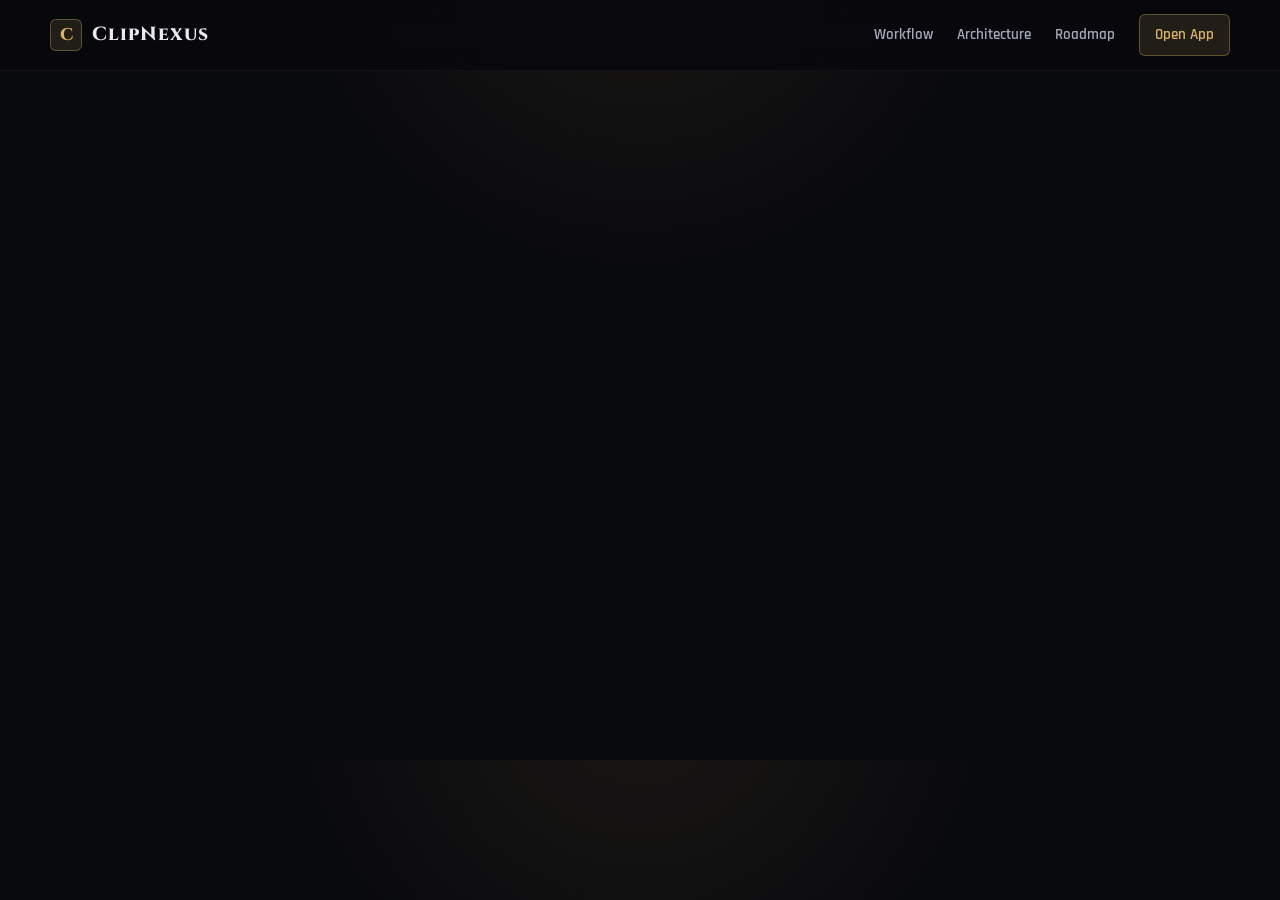
==== Landing.html @ aaabb56d "update Landing.html" ====
<!DOCTYPE html>
<html lang="en">
<head>
  <meta charset="UTF-8">
  <meta
    name="viewport"
    content="width=device-width, initial-scale=1.0"
  >

  <meta
    name="description"
    content="ClipNexus — modular, provider-agnostic VOD transcript analysis and clip intelligence."
  >

  <title>ClipNexus — VOD Intelligence</title>

  <!-- Google Fonts -->
  <link rel="preconnect" href="https://fonts.googleapis.com">
  <link rel="preconnect" href="https://fonts.gstatic.com" crossorigin>

  <link
    href="https://fonts.googleapis.com/css2?family=Cinzel:wght@600;700;800&family=Rajdhani:wght@400;500;600;700&display=swap"
    rel="stylesheet"
  >

  <style>
    :root {
      --bg: #08090d;
      --bg-soft: #0d0f15;
      --panel: #11141c;
      --panel-hover: #151925;

      --border: #252b38;
      --border-bright: #394152;

      --text: #e8eaf0;
      --text-soft: #a5aab7;
      --text-muted: #6e7482;

      --accent: #d8b46a;
      --accent-soft: rgba(216, 180, 106, 0.12);
      --accent-border: rgba(216, 180, 106, 0.35);

      --success: #73c991;
      --danger: #d97979;

      --max-width: 1180px;

      --radius: 10px;
    }

    * {
      box-sizing: border-box;
    }

    html {
      scroll-behavior: smooth;
    }

    body {
      margin: 0;
      background:
        radial-gradient(
          circle at 50% -10%,
          rgba(216, 180, 106, 0.09),
          transparent 35%
        ),
        var(--bg);

      color: var(--text);

      font-family: "Rajdhani", sans-serif;
      font-size: 17px;
      line-height: 1.55;

      overflow-x: hidden;
    }

    a {
      color: inherit;
      text-decoration: none;
    }

    button {
      font: inherit;
    }

    .container {
      width: min(
        calc(100% - 40px),
        var(--max-width)
      );

      margin: 0 auto;
    }

    /* =========================
       NAVIGATION
       ========================= */

    .nav {
      position: fixed;
      top: 0;
      left: 0;
      right: 0;

      z-index: 1000;

      background: rgba(8, 9, 13, 0.88);
      backdrop-filter: blur(12px);

      border-bottom: 1px solid rgba(255,255,255,0.04);
    }

    .nav-inner {
      min-height: 70px;

      display: flex;
      align-items: center;
      justify-content: space-between;
      gap: 20px;
    }

    .brand {
      display: flex;
      align-items: center;
      gap: 10px;
    }

    .brand-mark {
      width: 32px;
      height: 32px;

      display: grid;
      place-items: center;

      border: 1px solid var(--accent-border);
      background: var(--accent-soft);

      color: var(--accent);

      font-family: "Cinzel", serif;
      font-weight: 800;

      border-radius: 6px;
    }

    .brand-name {
      font-family: "Cinzel", serif;
      font-size: 19px;
      font-weight: 800;
      letter-spacing: 1px;
    }

    .nav-links {
      display: flex;
      align-items: center;
      gap: 24px;
    }

    .nav-links a {
      color: var(--text-soft);
      font-size: 15px;
      font-weight: 600;
      transition: color 0.2s ease;
    }

    .nav-links a:hover {
      color: var(--accent);
    }

    .nav-cta {
      padding: 8px 15px;

      border: 1px solid var(--accent-border);
      border-radius: 6px;

      color: var(--accent) !important;

      background: var(--accent-soft);
    }

    .menu-button {
      display: none;

      background: transparent;
      border: 1px solid var(--border);

      color: var(--text);

      padding: 7px 10px;
      border-radius: 6px;

      cursor: pointer;
    }

    /* =========================
       HERO
       ========================= */

    .hero {
      min-height: 760px;

      display: flex;
      align-items: center;

      padding: 140px 0 90px;

      position: relative;
    }

    .hero-grid {
      display: grid;
      grid-template-columns: 1.05fr 0.95fr;

      gap: 70px;

      align-items: center;
    }

    .eyebrow {
      display: inline-flex;
      align-items: center;
      gap: 8px;

      padding: 6px 11px;

      border: 1px solid var(--accent-border);
      border-radius: 999px;

      background: var(--accent-soft);

      color: var(--accent);

      font-size: 13px;
      font-weight: 700;
      letter-spacing: 1px;
      text-transform: uppercase;
    }

    .eyebrow-dot {
      width: 7px;
      height: 7px;

      border-radius: 50%;
      background: var(--success);

      box-shadow: 0 0 10px rgba(115, 201, 145, 0.6);
    }

    h1 {
      margin: 22px 0 20px;

      font-family: "Cinzel", serif;
      font-size: clamp(42px, 6vw, 76px);

      line-height: 1.03;

      letter-spacing: -1px;
    }

    .hero h1 span {
      color: var(--accent);
    }

    .hero-description {
      max-width: 650px;

      color: var(--text-soft);

      font-size: 20px;
      line-height: 1.6;
    }

    .hero-actions {
      display: flex;
      flex-wrap: wrap;
      gap: 12px;

      margin-top: 32px;
    }

    .button {
      display: inline-flex;
      align-items: center;
      justify-content: center;

      min-height: 46px;

      padding: 10px 19px;

      border-radius: 6px;

      border: 1px solid var(--border-bright);

      font-weight: 700;

      cursor: pointer;

      transition:
        transform 0.2s ease,
        border-color 0.2s ease,
        background 0.2s ease;
    }

    .button:hover {
      transform: translateY(-2px);
      border-color: var(--accent-border);
    }

    .button-primary {
      background: var(--accent);
      color: #111;

      border-color: var(--accent);
    }

    .button-secondary {
      background: var(--panel);
      color: var(--text);
    }

    /* =========================
       HERO PIPELINE CARD
       ========================= */

    .pipeline-card {
      position: relative;

      padding: 24px;

      border: 1px solid var(--border);
      border-radius: var(--radius);

      background:
        linear-gradient(
          145deg,
          rgba(255,255,255,0.025),
          rgba(255,255,255,0)
        ),
        var(--panel);

      box-shadow:
        0 25px 70px rgba(0,0,0,0.35);
    }

    .pipeline-header {
      display: flex;
      align-items: center;
      justify-content: space-between;

      padding-bottom: 15px;

      margin-bottom: 18px;

      border-bottom: 1px solid var(--border);
    }

    .pipeline-title {
      font-family: "Cinzel", serif;
      font-size: 14px;
      letter-spacing: 1px;
    }

    .status {
      display: flex;
      align-items: center;
      gap: 6px;

      color: var(--success);

      font-size: 12px;
      font-weight: 700;
      text-transform: uppercase;
    }

    .status-dot {
      width: 6px;
      height: 6px;

      background: var(--success);
      border-radius: 50%;
    }

    .pipeline {
      display: flex;
      flex-direction: column;
      gap: 0;
    }

    .pipeline-node {
      display: grid;
      grid-template-columns: 40px 1fr;

      min-height: 70px;

      position: relative;
    }

    .pipeline-node:not(:last-child)::after {
      content: "";

      position: absolute;

      left: 19px;
      top: 39px;
      bottom: -1px;

      width: 1px;

      background: var(--border-bright);
    }

    .node-icon {
      width: 38px;
      height: 38px;

      display: grid;
      place-items: center;

      border: 1px solid var(--border-bright);
      border-radius: 7px;

      background: var(--bg-soft);

      color: var(--accent);

      font-weight: 700;

      position: relative;
      z-index: 2;
    }

    .node-content {
      padding: 2px 0 20px 14px;
    }

    .node-title {
      font-size: 17px;
      font-weight: 700;
    }

    .node-description {
      color: var(--text-muted);

      font-size: 13px;
    }

    /* =========================
       SECTION BASICS
       ========================= */

    section {
      padding: 100px 0;
    }

    .section-heading {
      max-width: 720px;

      margin-bottom: 48px;
    }

    .section-label {
      color: var(--accent);

      font-size: 13px;
      font-weight: 700;

      letter-spacing: 2px;
      text-transform: uppercase;
    }

    h2 {
      margin: 9px 0 15px;

      font-family: "Cinzel", serif;

      font-size: clamp(30px, 4vw, 48px);
      line-height: 1.15;
    }

    .section-description {
      color: var(--text-soft);

      font-size: 18px;
    }

    /* =========================
       PROBLEM SECTION
       ========================= */

    .problem {
      border-top: 1px solid var(--border);
      border-bottom: 1px solid var(--border);

      background: var(--bg-soft);
    }

    .problem-grid {
      display: grid;

      grid-template-columns:
        repeat(3, 1fr);

      gap: 16px;
    }

    .feature-card {
      padding: 26px;

      border: 1px solid var(--border);
      border-radius: var(--radius);

      background: var(--panel);

      transition:
        transform 0.2s ease,
        border-color 0.2s ease;
    }

    .feature-card:hover {
      transform: translateY(-4px);
      border-color: var(--accent-border);
    }

    .feature-number {
      color: var(--accent);

      font-family: "Cinzel", serif;
      font-size: 13px;
    }

    .feature-card h3 {
      margin: 12px 0 8px;

      font-size: 21px;
    }

    .feature-card p {
      margin: 0;

      color: var(--text-muted);
      font-size: 15px;
    }

    /* =========================
       EVIDENCE
       ========================= */

    .evidence-grid {
      display: grid;

      grid-template-columns:
        1fr 1fr;

      gap: 20px;
    }

    .evidence-panel {
      padding: 28px;

      border: 1px solid var(--border);
      border-radius: var(--radius);

      background: var(--panel);
    }

    .evidence-panel.source {
      border-top: 2px solid var(--success);
    }

    .evidence-panel.derived {
      border-top: 2px solid var(--accent);
    }

    .panel-label {
      margin-bottom: 20px;

      font-size: 13px;
      font-weight: 700;

      letter-spacing: 1.5px;
      text-transform: uppercase;
    }

    .source .panel-label {
      color: var(--success);
    }

    .derived .panel-label {
      color: var(--accent);
    }

    .data-list {
      display: grid;

      gap: 10px;

      margin: 0;
      padding: 0;

      list-style: none;
    }

    .data-list li {
      display: flex;
      align-items: center;
      gap: 10px;

      color: var(--text-soft);

      padding-bottom: 10px;

      border-bottom: 1px solid var(--border);
    }

    .data-list li:last-child {
      padding-bottom: 0;
      border-bottom: 0;
    }

    .data-list li::before {
      content: "›";

      color: var(--accent);
      font-weight: 700;
    }

    /* =========================
       WORKFLOW
       ========================= */

    .workflow {
      background: var(--bg-soft);

      border-top: 1px solid var(--border);
      border-bottom: 1px solid var(--border);
    }

    .workflow-line {
      display: grid;

      grid-template-columns:
        repeat(6, 1fr);

      gap: 8px;
    }

    .workflow-step {
      position: relative;

      padding: 22px 16px;

      border: 1px solid var(--border);
      background: var(--panel);

      min-height: 150px;
    }

    .workflow-step:first-child {
      border-radius: 8px 0 0 8px;
    }

    .workflow-step:last-child {
      border-radius: 0 8px 8px 0;
    }

    .workflow-step-number {
      color: var(--accent);

      font-family: "Cinzel", serif;

      font-size: 12px;
    }

    .workflow-step h3 {
      margin: 10px 0 5px;

      font-size: 18px;
    }

    .workflow-step p {
      margin: 0;

      color: var(--text-muted);

      font-size: 13px;
    }

    /* =========================
       HUMAN CONTROL
       ========================= */

    .control-box {
      padding: 45px;

      border: 1px solid var(--accent-border);
      border-radius: var(--radius);

      background:
        linear-gradient(
          135deg,
          var(--accent-soft),
          transparent 60%
        );
    }

    .control-box h2 {
      max-width: 700px;
    }

    .control-box p {
      max-width: 760px;

      color: var(--text-soft);

      font-size: 18px;
    }

    .principles {
      display: grid;

      grid-template-columns:
        repeat(3, 1fr);

      gap: 14px;

      margin-top: 30px;
    }

    .principle {
      padding: 18px;

      border: 1px solid var(--border);

      background: rgba(0,0,0,0.15);
    }

    .principle strong {
      display: block;

      margin-bottom: 4px;

      color: var(--text);
    }

    .principle span {
      color: var(--text-muted);

      font-size: 14px;
    }

    /* =========================
       ROADMAP
       ========================= */

    .roadmap {
      display: grid;

      gap: 12px;
    }

    .roadmap-item {
      display: grid;

      grid-template-columns:
        120px 1fr auto;

      gap: 20px;

      align-items: center;

      padding: 20px;

      border: 1px solid var(--border);
      background: var(--panel);
    }

    .roadmap-stage {
      color: var(--accent);

      font-family: "Cinzel", serif;

      font-size: 13px;
      font-weight: 700;
    }

    .roadmap-content strong {
      display: block;

      font-size: 18px;
    }

    .roadmap-content span {
      color: var(--text-muted);

      font-size: 14px;
    }

    .roadmap-status {
      padding: 4px 9px;

      border: 1px solid var(--border);

      border-radius: 999px;

      color: var(--text-muted);

      font-size: 11px;
      font-weight: 700;

      text-transform: uppercase;
    }

    .roadmap-item.complete .roadmap-status {
      color: var(--success);
      border-color: rgba(115,201,145,0.25);
    }

    .roadmap-item.current {
      border-color: var(--accent-border);
    }

    .roadmap-item.current .roadmap-status {
      color: var(--accent);
      border-color: var(--accent-border);
      background: var(--accent-soft);
    }

    /* =========================
       CTA
       ========================= */

    .final-cta {
      text-align: center;

      padding: 110px 0 130px;

      border-top: 1px solid var(--border);

      background:
        radial-gradient(
          circle at 50% 100%,
          rgba(216,180,106,0.08),
          transparent 45%
        );
    }

    .final-cta h2 {
      max-width: 800px;

      margin-left: auto;
      margin-right: auto;
    }

    .final-cta p {
      max-width: 650px;

      margin: 0 auto;

      color: var(--text-soft);

      font-size: 18px;
    }

    .final-actions {
      display: flex;

      justify-content: center;

      gap: 12px;

      margin-top: 30px;

      flex-wrap: wrap;
    }

    /* =========================
       FOOTER
       ========================= */

    footer {
      border-top: 1px solid var(--border);

      padding: 28px 0;

      color: var(--text-muted);

      font-size: 13px;
    }

    .footer-inner {
      display: flex;

      align-items: center;
      justify-content: space-between;

      gap: 20px;
    }

    .footer-brand {
      font-family: "Cinzel", serif;

      color: var(--text-soft);

      letter-spacing: 1px;
    }

    /* =========================
       MOBILE
       ========================= */

    @media (max-width: 900px) {

      .hero-grid {
        grid-template-columns: 1fr;

        gap: 45px;
      }

      .hero {
        min-height: auto;
      }

      .workflow-line {
        grid-template-columns:
          repeat(3, 1fr);
      }

      .workflow-step:first-child,
      .workflow-step:last-child {
        border-radius: 0;
      }

      .problem-grid {
        grid-template-columns: 1fr;
      }

      .principles {
        grid-template-columns: 1fr;
      }

      .roadmap-item {
        grid-template-columns:
          90px 1fr;
      }

      .roadmap-status {
        grid-column: 2;
        width: fit-content;
      }
    }

    @media (max-width: 700px) {

      .container {
        width: min(
          calc(100% - 28px),
          var(--max-width)
        );
      }

      .nav-links {
        display: none;

        position: absolute;

        top: 70px;
        left: 0;
        right: 0;

        padding: 15px;

        background: var(--bg);

        border-bottom: 1px solid var(--border);

        flex-direction: column;
        align-items: stretch;

        gap: 5px;
      }

      .nav-links.open {
        display: flex;
      }

      .nav-links a {
        padding: 12px;
      }

      .menu-button {
        display: block;
      }

      .hero {
        padding-top: 120px;
      }

      .hero-description {
        font-size: 18px;
      }

      section {
        padding: 75px 0;
      }

      .evidence-grid {
        grid-template-columns: 1fr;
      }

      .workflow-line {
        grid-template-columns: 1fr;
      }

      .workflow-step {
        min-height: auto;
      }

      .control-box {
        padding: 28px 22px;
      }

      .roadmap-item {
        grid-template-columns: 1fr;
        gap: 8px;
      }

      .roadmap-status {
        grid-column: auto;
      }

      .footer-inner {
        flex-direction: column;
        align-items: flex-start;
      }
    }

    /* =========================
       SCROLL REVEAL
       ========================= */

    .reveal {
      opacity: 0;

      transform: translateY(18px);

      transition:
        opacity 0.65s ease,
        transform 0.65s ease;
    }

    .reveal.visible {
      opacity: 1;
      transform: translateY(0);
    }

    /* =========================
       REDUCED MOTION
       ========================= */

    @media (prefers-reduced-motion: reduce) {

      html {
        scroll-behavior: auto;
      }

      .reveal {
        opacity: 1;
        transform: none;
        transition: none;
      }

      .button,
      .feature-card {
        transition: none;
      }
    }
  </style>
</head>

<body>

  <!-- =========================
       NAVIGATION
       ========================= -->

  <header class="nav">

    <div class="container nav-inner">

      <a
        href="#top"
        class="brand"
        aria-label="ClipNexus home"
      >
        <div class="brand-mark">C</div>

        <div class="brand-name">
          ClipNexus
        </div>
      </a>

      <nav
        class="nav-links"
        id="navLinks"
        aria-label="Main navigation"
      >
        <a href="#workflow">Workflow</a>
        <a href="#evidence">Architecture</a>
        <a href="#roadmap">Roadmap</a>

        <!-- Change this path when integrating with the app -->
        <a
          href="./index.html"
          class="nav-cta"
        >
          Open App
        </a>
      </nav>

      <button
        class="menu-button"
        id="menuButton"
        type="button"
        aria-label="Open navigation"
        aria-expanded="false"
      >
        ☰
      </button>

    </div>

  </header>


  <main id="top">

    <!-- =========================
         HERO
         ========================= -->

    <section class="hero">

      <div class="container hero-grid">

        <div class="reveal">

          <div class="eyebrow">
            <span class="eyebrow-dot"></span>
            In active development
          </div>

          <h1>
            From VOD<br>
            to <span>Clip Intelligence.</span>
          </h1>

          <p class="hero-description">
            ClipNexus is a modular, provider-agnostic VOD
            analysis platform designed to turn long-form
            video into structured, evidence-backed clip
            candidates.
          </p>

          <div class="hero-actions">

            <a
              href="./index.html"
              class="button button-primary"
            >
              Open ClipNexus
            </a>

            <a
              href="#workflow"
              class="button button-secondary"
            >
              Explore Workflow
            </a>

          </div>

        </div>


        <!
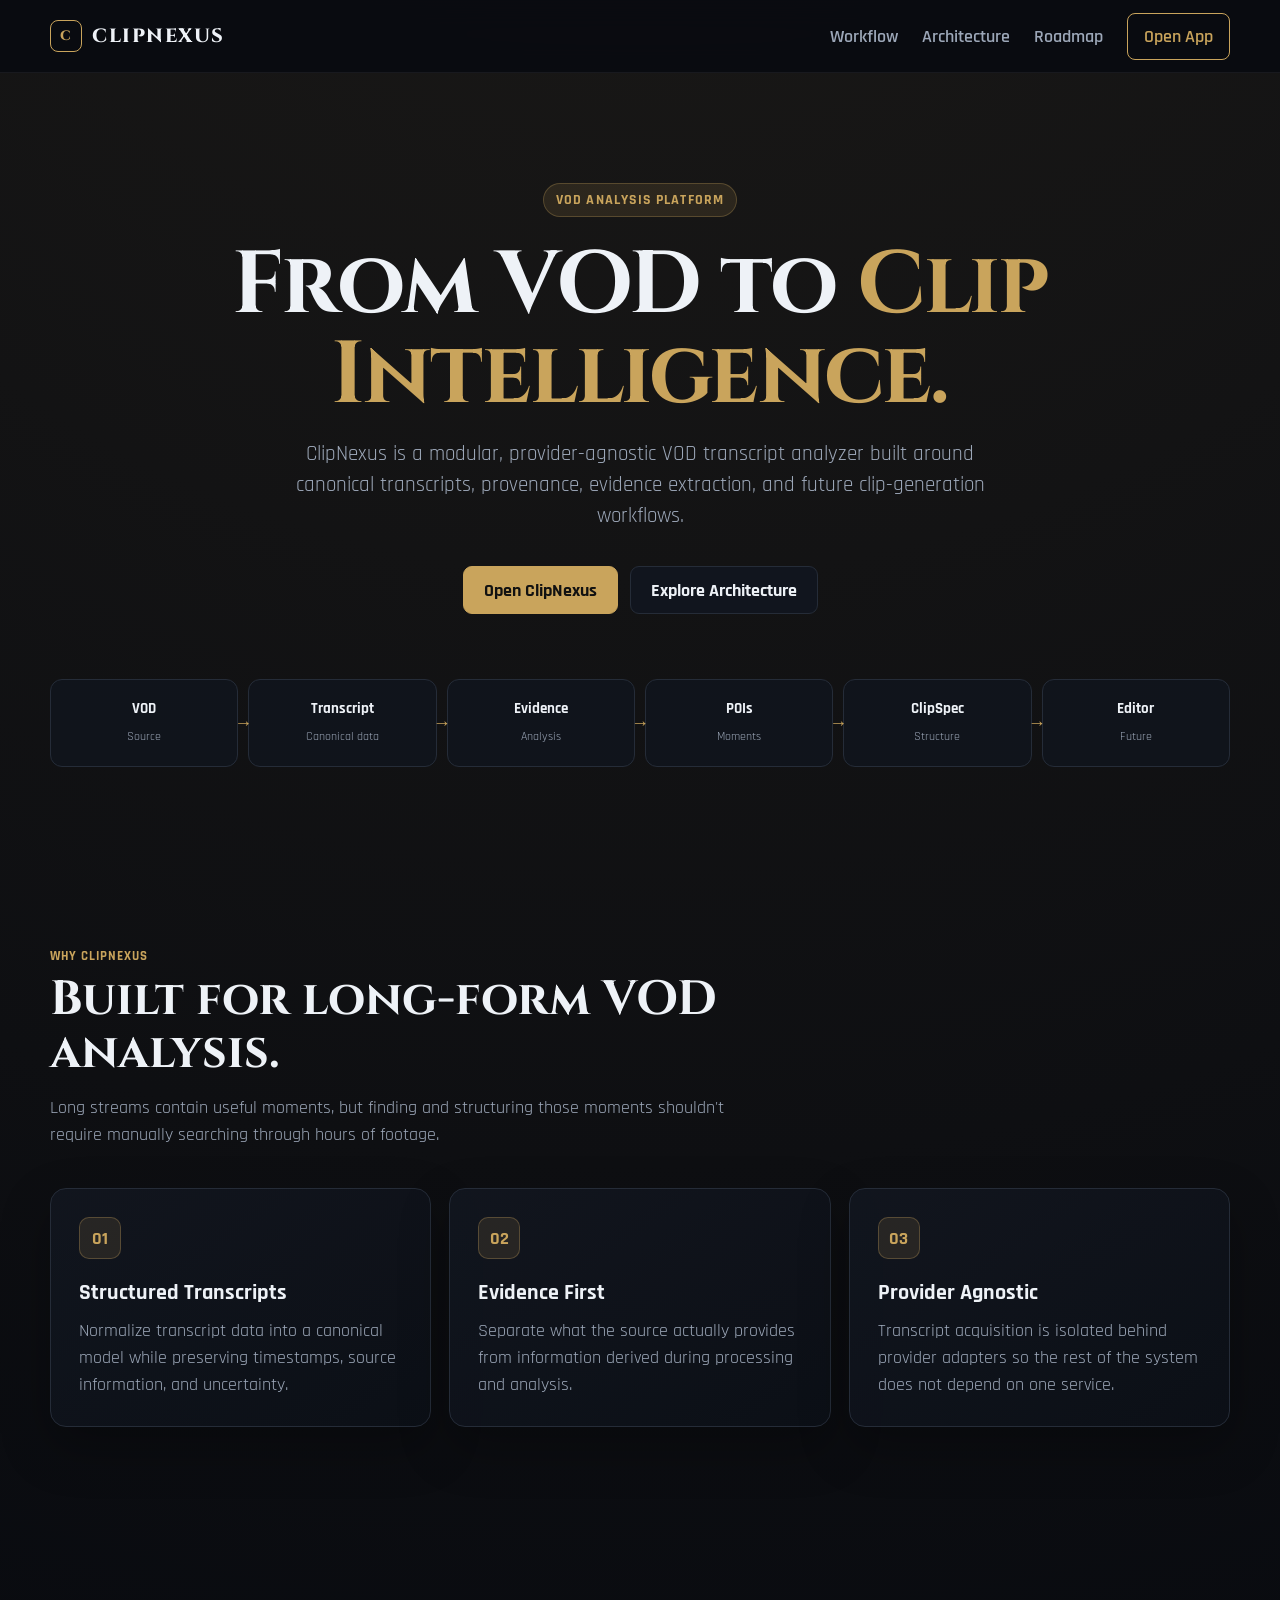
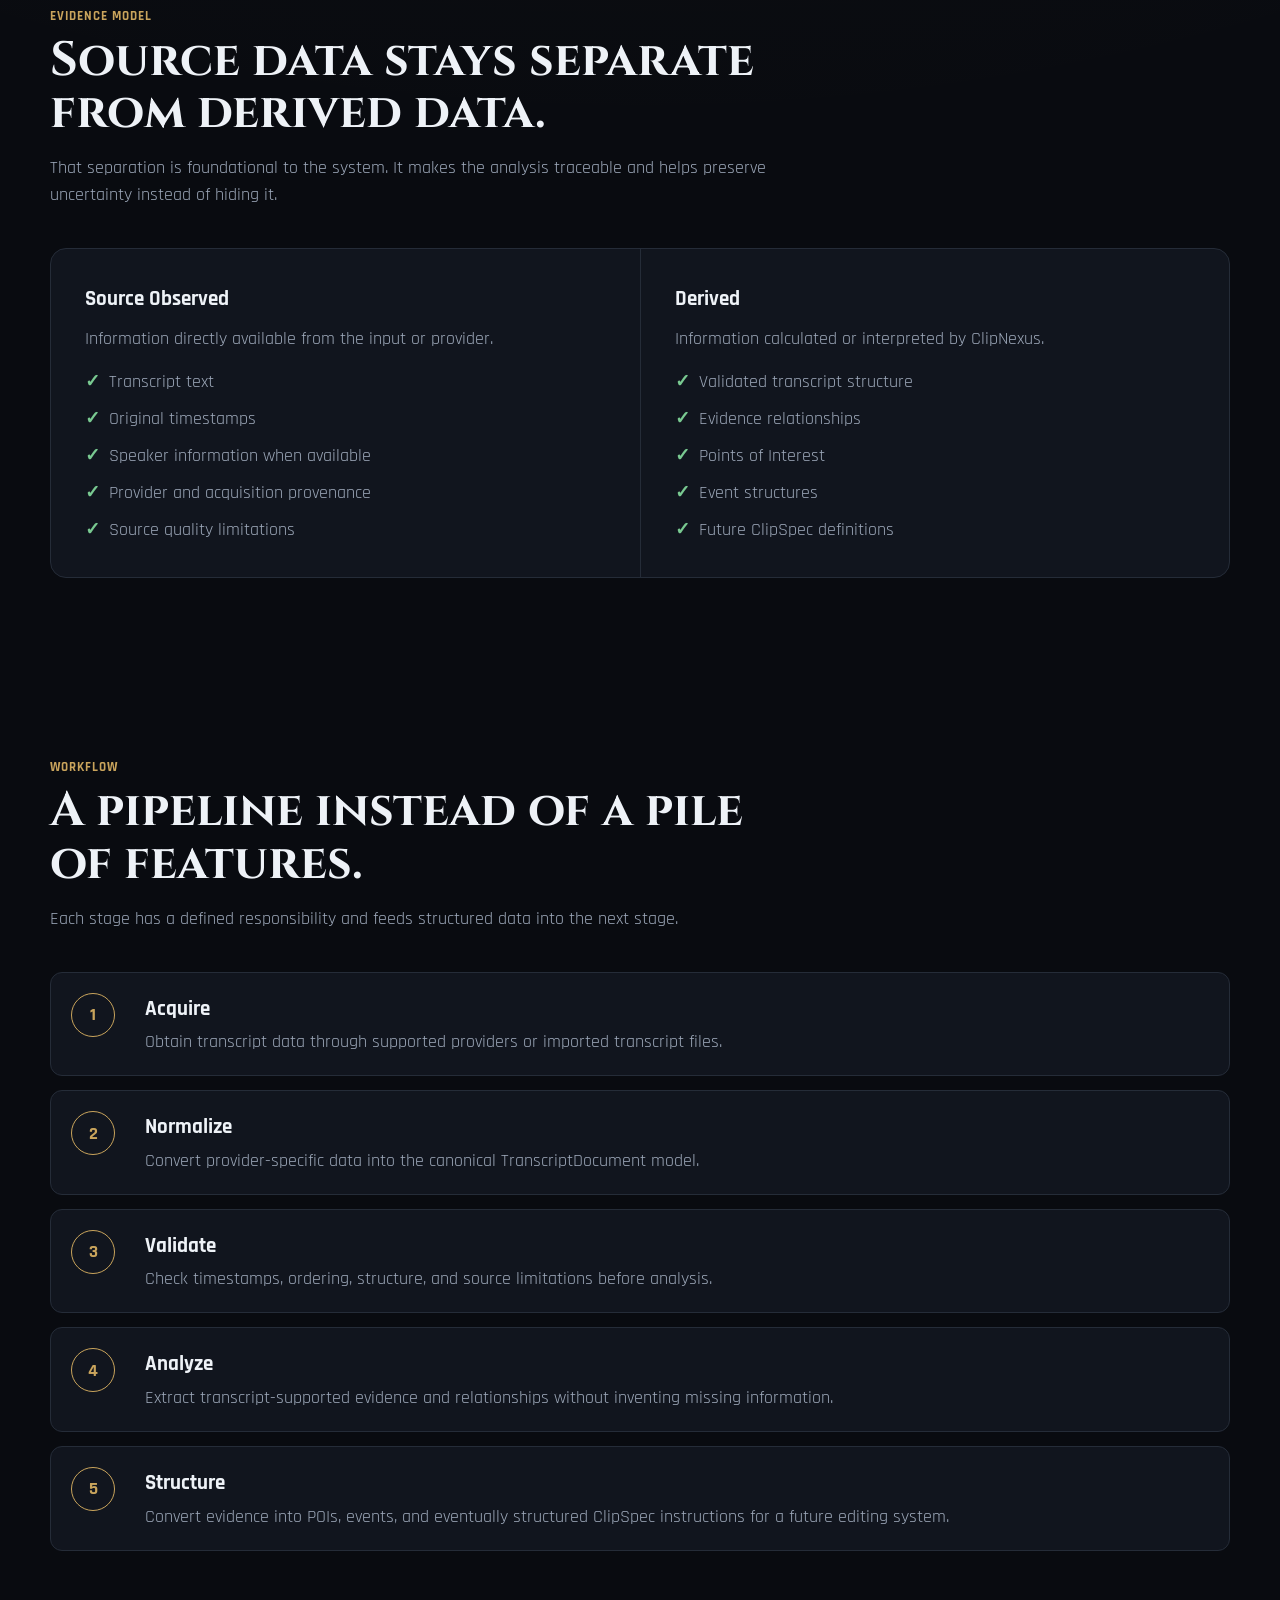
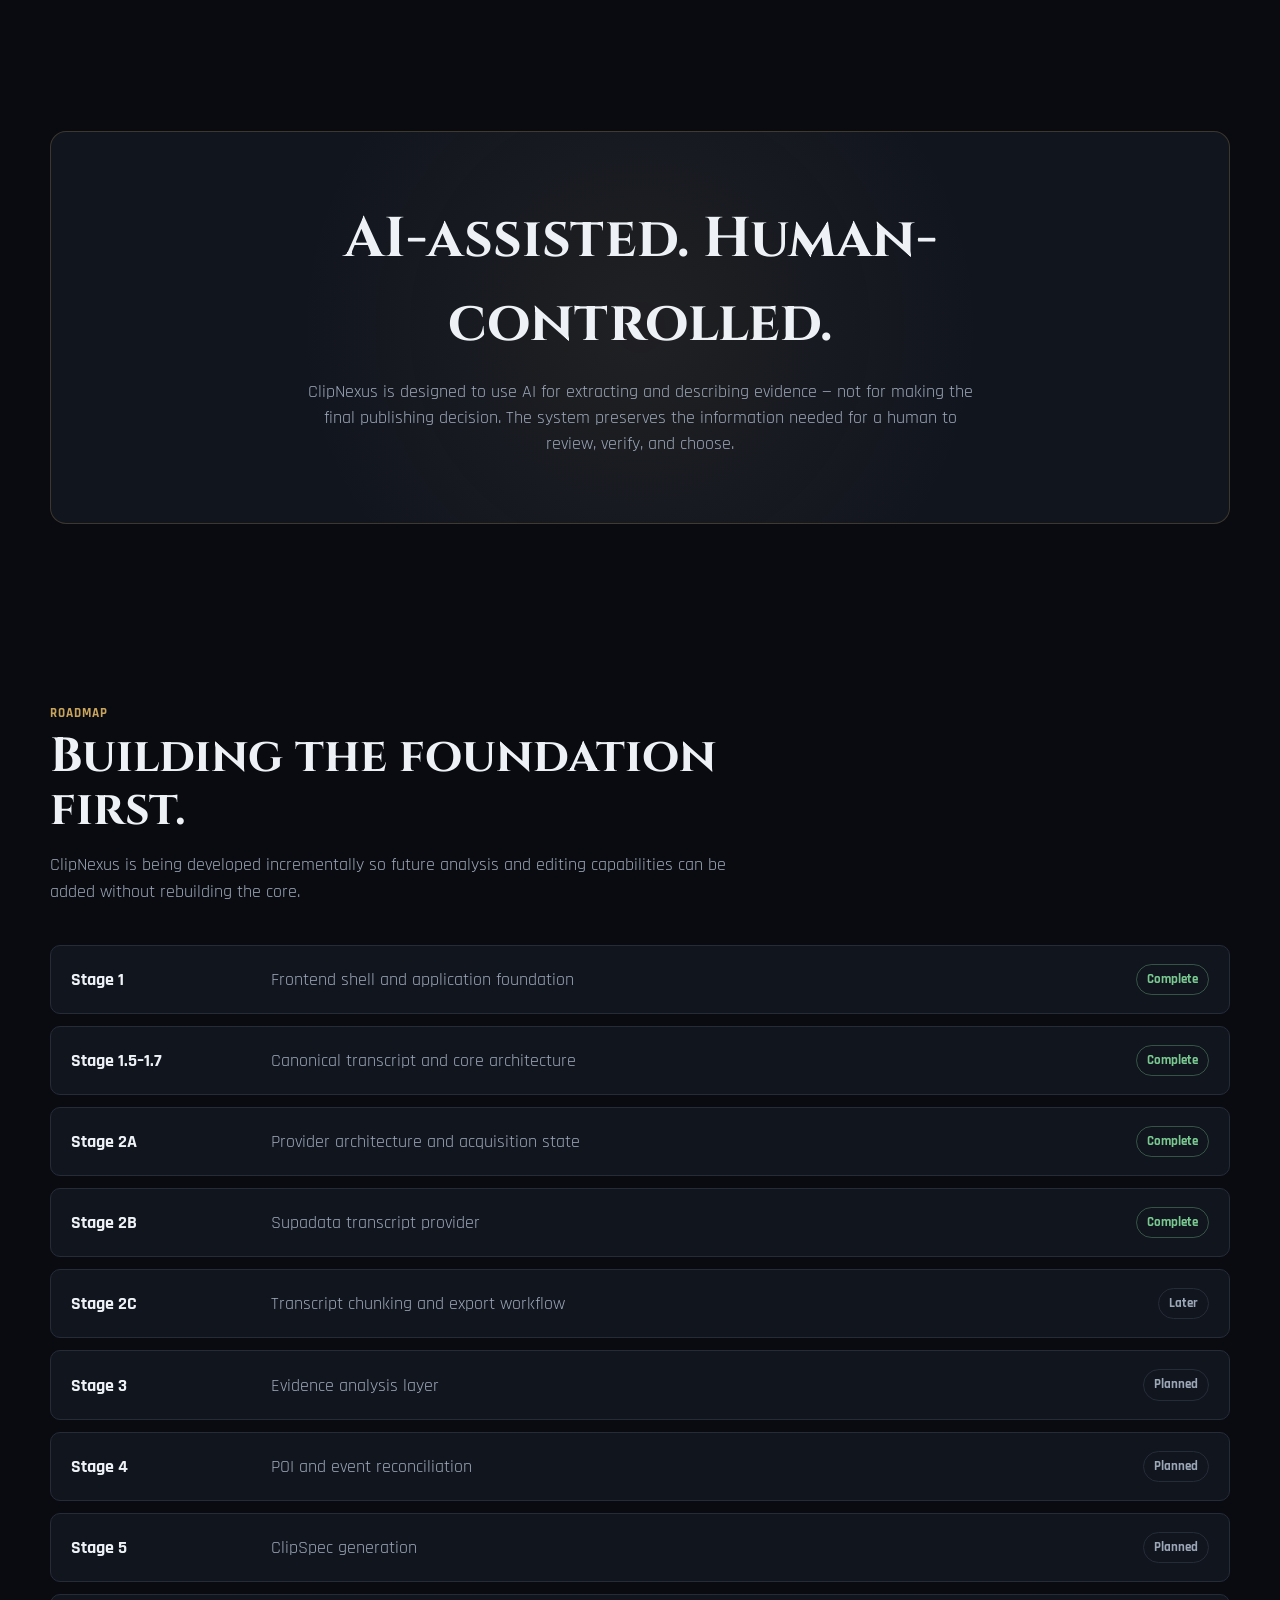
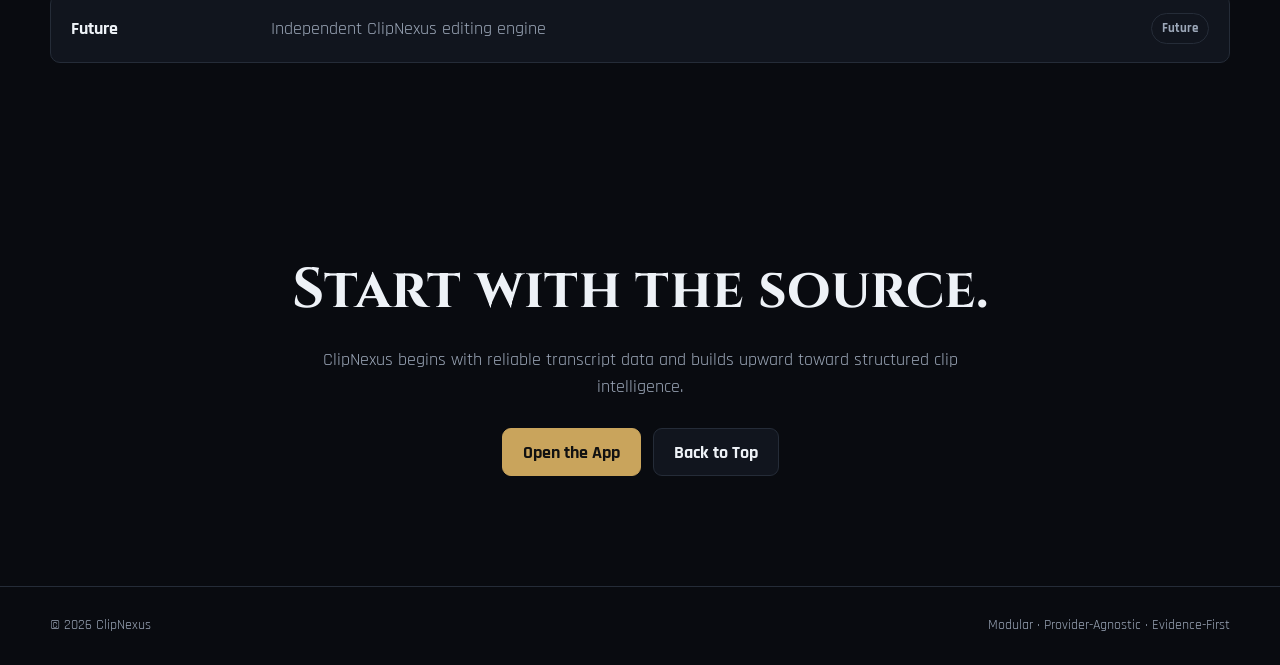
==== commit 80037182: "update Landing.html" ====
--- a/Landing.html
+++ b/Landing.html
@@ -2,55 +2,36 @@
 <html lang="en">
 <head>
   <meta charset="UTF-8">
-  <meta
-    name="viewport"
-    content="width=device-width, initial-scale=1.0"
-  >
-
-  <meta
-    name="description"
-    content="ClipNexus — modular, provider-agnostic VOD transcript analysis and clip intelligence."
-  >
-
-  <title>ClipNexus — VOD Intelligence</title>
-
-  <!-- Google Fonts -->
+  <meta name="viewport" content="width=device-width, initial-scale=1.0">
+  <meta name="description" content="ClipNexus — From VOD to Clip Intelligence. A modular, provider-agnostic VOD transcript analysis platform.">
+  <title>ClipNexus — From VOD to Clip Intelligence</title>
+
   <link rel="preconnect" href="https://fonts.googleapis.com">
   <link rel="preconnect" href="https://fonts.gstatic.com" crossorigin>
-
-  <link
-    href="https://fonts.googleapis.com/css2?family=Cinzel:wght@600;700;800&family=Rajdhani:wght@400;500;600;700&display=swap"
-    rel="stylesheet"
-  >
+  <link href="https://fonts.googleapis.com/css2?family=Cinzel:wght@600;700;800&family=Rajdhani:wght@400;500;600;700&display=swap" rel="stylesheet">
 
   <style>
     :root {
-      --bg: #08090d;
-      --bg-soft: #0d0f15;
-      --panel: #11141c;
-      --panel-hover: #151925;
-
-      --border: #252b38;
-      --border-bright: #394152;
-
-      --text: #e8eaf0;
-      --text-soft: #a5aab7;
-      --text-muted: #6e7482;
-
-      --accent: #d8b46a;
-      --accent-soft: rgba(216, 180, 106, 0.12);
-      --accent-border: rgba(216, 180, 106, 0.35);
-
-      --success: #73c991;
-      --danger: #d97979;
-
-      --max-width: 1180px;
-
-      --radius: 10px;
+      --bg: #090b10;
+      --bg-soft: #0e1118;
+      --card: #11151e;
+      --card-hover: #151a25;
+      --text: #eef2f7;
+      --muted: #9ca7b8;
+      --border: #252c38;
+      --accent: #c9a45c;
+      --accent-soft: rgba(201, 164, 92, 0.12);
+      --success: #79c991;
+      --info: #7ea8d8;
+      --shadow: 0 20px 50px rgba(0, 0, 0, 0.28);
+      --radius: 16px;
+      --max: 1180px;
     }
 
     * {
       box-sizing: border-box;
+      margin: 0;
+      padding: 0;
     }
 
     html {
@@ -58,22 +39,14 @@
     }
 
     body {
-      margin: 0;
+      min-height: 100vh;
       background:
-        radial-gradient(
-          circle at 50% -10%,
-          rgba(216, 180, 106, 0.09),
-          transparent 35%
-        ),
+        radial-gradient(circle at 50% -10%, rgba(201, 164, 92, 0.10), transparent 38%),
         var(--bg);
-
       color: var(--text);
-
       font-family: "Rajdhani", sans-serif;
-      font-size: 17px;
-      line-height: 1.55;
-
-      overflow-x: hidden;
+      font-size: 18px;
+      line-height: 1.5;
     }
 
     a {
@@ -81,40 +54,29 @@
       text-decoration: none;
     }
 
-    button {
-      font: inherit;
+    button,
+    a {
+      -webkit-tap-highlight-color: transparent;
     }
 
     .container {
-      width: min(
-        calc(100% - 40px),
-        var(--max-width)
-      );
-
+      width: min(calc(100% - 32px), var(--max));
       margin: 0 auto;
     }
 
-    /* =========================
-       NAVIGATION
-       ========================= */
+    /* Navigation */
 
     .nav {
-      position: fixed;
+      position: sticky;
       top: 0;
-      left: 0;
-      right: 0;
-
-      z-index: 1000;
-
-      background: rgba(8, 9, 13, 0.88);
-      backdrop-filter: blur(12px);
-
-      border-bottom: 1px solid rgba(255,255,255,0.04);
+      z-index: 100;
+      border-bottom: 1px solid rgba(255,255,255,0.06);
+      background: rgba(9, 11, 16, 0.88);
+      backdrop-filter: blur(14px);
     }
 
     .nav-inner {
-      min-height: 70px;
-
+      min-height: 72px;
       display: flex;
       align-items: center;
       justify-content: space-between;
@@ -122,34 +84,25 @@
     }
 
     .brand {
-      display: flex;
+      display: inline-flex;
       align-items: center;
       gap: 10px;
+      font-family: "Cinzel", serif;
+      font-size: 1.2rem;
+      font-weight: 800;
+      letter-spacing: 0.08em;
     }
 
     .brand-mark {
       width: 32px;
       height: 32px;
-
       display: grid;
       place-items: center;
-
-      border: 1px solid var(--accent-border);
-      background: var(--accent-soft);
-
+      border: 1px solid var(--accent);
       color: var(--accent);
-
+      border-radius: 8px;
       font-family: "Cinzel", serif;
-      font-weight: 800;
-
-      border-radius: 6px;
-    }
-
-    .brand-name {
-      font-family: "Cinzel", serif;
-      font-size: 19px;
-      font-weight: 800;
-      letter-spacing: 1px;
+      font-size: 0.85rem;
     }
 
     .nav-links {
@@ -159,892 +112,432 @@
     }
 
     .nav-links a {
-      color: var(--text-soft);
-      font-size: 15px;
+      color: var(--muted);
       font-weight: 600;
       transition: color 0.2s ease;
     }
 
     .nav-links a:hover {
-      color: var(--accent);
+      color: var(--text);
     }
 
     .nav-cta {
-      padding: 8px 15px;
-
-      border: 1px solid var(--accent-border);
-      border-radius: 6px;
-
+      padding: 9px 16px;
+      border: 1px solid var(--accent);
+      border-radius: 8px;
       color: var(--accent) !important;
-
-      background: var(--accent-soft);
     }
 
     .menu-button {
       display: none;
-
-      background: transparent;
       border: 1px solid var(--border);
-
+      background: var(--card);
       color: var(--text);
-
-      padding: 7px 10px;
-      border-radius: 6px;
-
+      border-radius: 8px;
+      padding: 8px 11px;
+      font: inherit;
       cursor: pointer;
     }
 
-    /* =========================
-       HERO
-       ========================= */
+    /* Hero */
 
     .hero {
-      min-height: 760px;
-
-      display: flex;
-      align-items: center;
-
-      padding: 140px 0 90px;
-
-      position: relative;
-    }
-
-    .hero-grid {
-      display: grid;
-      grid-template-columns: 1.05fr 0.95fr;
-
-      gap: 70px;
-
-      align-items: center;
+      padding: 110px 0 90px;
+      text-align: center;
     }
 
     .eyebrow {
       display: inline-flex;
       align-items: center;
       gap: 8px;
-
-      padding: 6px 11px;
-
-      border: 1px solid var(--accent-border);
+      padding: 6px 12px;
+      border: 1px solid rgba(201, 164, 92, 0.28);
+      background: var(--accent-soft);
+      color: var(--accent);
       border-radius: 999px;
-
-      background: var(--accent-soft);
-
-      color: var(--accent);
-
-      font-size: 13px;
+      font-size: 0.85rem;
       font-weight: 700;
-      letter-spacing: 1px;
+      letter-spacing: 0.08em;
       text-transform: uppercase;
     }
 
-    .eyebrow-dot {
-      width: 7px;
-      height: 7px;
-
-      border-radius: 50%;
-      background: var(--success);
-
-      box-shadow: 0 0 10px rgba(115, 201, 145, 0.6);
-    }
-
-    h1 {
-      margin: 22px 0 20px;
-
+    .hero h1 {
+      max-width: 900px;
+      margin: 24px auto 18px;
       font-family: "Cinzel", serif;
-      font-size: clamp(42px, 6vw, 76px);
-
-      line-height: 1.03;
-
-      letter-spacing: -1px;
+      font-size: clamp(2.5rem, 7vw, 5.5rem);
+      line-height: 1.02;
+      letter-spacing: -0.02em;
     }
 
     .hero h1 span {
       color: var(--accent);
     }
 
-    .hero-description {
-      max-width: 650px;
-
-      color: var(--text-soft);
-
-      font-size: 20px;
-      line-height: 1.6;
+    .hero p {
+      max-width: 720px;
+      margin: 0 auto;
+      color: var(--muted);
+      font-size: clamp(1.05rem, 2vw, 1.3rem);
     }
 
     .hero-actions {
+      margin-top: 34px;
       display: flex;
+      justify-content: center;
       flex-wrap: wrap;
       gap: 12px;
-
-      margin-top: 32px;
     }
 
     .button {
       display: inline-flex;
       align-items: center;
       justify-content: center;
-
-      min-height: 46px;
-
-      padding: 10px 19px;
-
-      border-radius: 6px;
-
-      border: 1px solid var(--border-bright);
-
+      min-height: 48px;
+      padding: 0 20px;
+      border-radius: 9px;
+      border: 1px solid var(--border);
+      background: var(--card);
+      color: var(--text);
       font-weight: 700;
-
-      cursor: pointer;
-
       transition:
         transform 0.2s ease,
-        border-color 0.2s ease,
-        background 0.2s ease;
+        background 0.2s ease,
+        border-color 0.2s ease;
     }
 
     .button:hover {
       transform: translateY(-2px);
-      border-color: var(--accent-border);
-    }
-
-    .button-primary {
+      background: var(--card-hover);
+      border-color: #394252;
+    }
+
+    .button.primary {
+      border-color: var(--accent);
       background: var(--accent);
       color: #111;
-
-      border-color: var(--accent);
-    }
-
-    .button-secondary {
-      background: var(--panel);
+    }
+
+    /* Pipeline */
+
+    .pipeline {
+      margin-top: 65px;
+      display: grid;
+      grid-template-columns: repeat(6, 1fr);
+      gap: 10px;
+    }
+
+    .pipeline-step {
+      position: relative;
+      padding: 18px 10px;
+      border: 1px solid var(--border);
+      background: rgba(17, 21, 30, 0.82);
+      border-radius: 12px;
+    }
+
+    .pipeline-step strong {
+      display: block;
       color: var(--text);
-    }
-
-    /* =========================
-       HERO PIPELINE CARD
-       ========================= */
-
-    .pipeline-card {
-      position: relative;
-
-      padding: 24px;
-
+      font-size: 0.95rem;
+    }
+
+    .pipeline-step small {
+      color: var(--muted);
+      font-size: 0.76rem;
+    }
+
+    .pipeline-step:not(:last-child)::after {
+      content: "→";
+      position: absolute;
+      right: -15px;
+      top: 50%;
+      transform: translateY(-50%);
+      color: var(--accent);
+      z-index: 2;
+      font-weight: 700;
+    }
+
+    /* Sections */
+
+    section {
+      padding: 90px 0;
+    }
+
+    .section-heading {
+      max-width: 720px;
+      margin-bottom: 40px;
+    }
+
+    .section-heading .label {
+      color: var(--accent);
+      font-weight: 700;
+      letter-spacing: 0.08em;
+      text-transform: uppercase;
+      font-size: 0.8rem;
+    }
+
+    .section-heading h2 {
+      margin-top: 8px;
+      font-family: "Cinzel", serif;
+      font-size: clamp(1.8rem, 4vw, 3rem);
+      line-height: 1.1;
+    }
+
+    .section-heading p {
+      margin-top: 14px;
+      color: var(--muted);
+    }
+
+    .grid {
+      display: grid;
+      gap: 18px;
+    }
+
+    .grid.three {
+      grid-template-columns: repeat(3, 1fr);
+    }
+
+    .grid.two {
+      grid-template-columns: repeat(2, 1fr);
+    }
+
+    .card {
+      padding: 28px;
       border: 1px solid var(--border);
-      border-radius: var(--radius);
-
       background:
         linear-gradient(
           145deg,
-          rgba(255,255,255,0.025),
-          rgba(255,255,255,0)
+          rgba(17,21,30,0.96),
+          rgba(12,15,22,0.96)
+        );
+      border-radius: var(--radius);
+      box-shadow: var(--shadow);
+    }
+
+    .card-icon {
+      width: 42px;
+      height: 42px;
+      display: grid;
+      place-items: center;
+      margin-bottom: 18px;
+      border: 1px solid rgba(201,164,92,0.3);
+      background: var(--accent-soft);
+      color: var(--accent);
+      border-radius: 10px;
+      font-weight: 800;
+    }
+
+    .card h3 {
+      margin-bottom: 8px;
+      font-size: 1.35rem;
+    }
+
+    .card p {
+      color: var(--muted);
+    }
+
+    /* Evidence */
+
+    .evidence-box {
+      display: grid;
+      grid-template-columns: 1fr 1fr;
+      overflow: hidden;
+      border: 1px solid var(--border);
+      border-radius: var(--radius);
+      background: var(--card);
+    }
+
+    .evidence-column {
+      padding: 34px;
+    }
+
+    .evidence-column + .evidence-column {
+      border-left: 1px solid var(--border);
+    }
+
+    .evidence-column h3 {
+      margin-bottom: 10px;
+    }
+
+    .evidence-column p {
+      color: var(--muted);
+      margin-bottom: 16px;
+    }
+
+    .evidence-column ul {
+      list-style: none;
+      display: grid;
+      gap: 10px;
+    }
+
+    .evidence-column li {
+      color: var(--muted);
+    }
+
+    .evidence-column li::before {
+      content: "✓";
+      margin-right: 9px;
+      color: var(--success);
+      font-weight: 700;
+    }
+
+    /* Workflow */
+
+    .workflow {
+      display: grid;
+      gap: 14px;
+    }
+
+    .workflow-item {
+      display: grid;
+      grid-template-columns: 56px 1fr;
+      gap: 18px;
+      align-items: start;
+      padding: 20px;
+      border: 1px solid var(--border);
+      border-radius: 12px;
+      background: var(--card);
+    }
+
+    .workflow-number {
+      width: 44px;
+      height: 44px;
+      display: grid;
+      place-items: center;
+      border: 1px solid var(--accent);
+      border-radius: 50%;
+      color: var(--accent);
+      font-weight: 700;
+    }
+
+    .workflow-item h3 {
+      margin-bottom: 4px;
+    }
+
+    .workflow-item p {
+      color: var(--muted);
+    }
+
+    /* Human control */
+
+    .principle {
+      text-align: center;
+      padding: 65px 25px;
+      border: 1px solid rgba(201,164,92,0.24);
+      background:
+        radial-gradient(
+          circle at center,
+          rgba(201,164,92,0.08),
+          transparent 55%
         ),
-        var(--panel);
-
-      box-shadow:
-        0 25px 70px rgba(0,0,0,0.35);
-    }
-
-    .pipeline-header {
+        var(--card);
+      border-radius: var(--radius);
+    }
+
+    .principle h2 {
+      max-width: 800px;
+      margin: 0 auto 14px;
+      font-family: "Cinzel", serif;
+      font-size: clamp(2rem, 5vw, 3.5rem);
+    }
+
+    .principle p {
+      max-width: 680px;
+      margin: 0 auto;
+      color: var(--muted);
+      font-size: 1.1rem;
+    }
+
+    /* Roadmap */
+
+    .roadmap {
+      display: grid;
+      gap: 12px;
+    }
+
+    .roadmap-row {
+      display: grid;
+      grid-template-columns: 180px 1fr 120px;
+      gap: 20px;
+      align-items: center;
+      padding: 18px 20px;
+      border: 1px solid var(--border);
+      background: var(--card);
+      border-radius: 10px;
+    }
+
+    .roadmap-stage {
+      font-weight: 700;
+    }
+
+    .roadmap-description {
+      color: var(--muted);
+    }
+
+    .status {
+      justify-self: end;
+      padding: 5px 10px;
+      border-radius: 999px;
+      border: 1px solid var(--border);
+      color: var(--muted);
+      font-size: 0.8rem;
+      font-weight: 700;
+    }
+
+    .status.complete {
+      border-color: rgba(121,201,145,0.35);
+      color: var(--success);
+    }
+
+    .status.active {
+      border-color: rgba(126,168,216,0.35);
+      color: var(--info);
+    }
+
+    /* CTA */
+
+    .final-cta {
+      text-align: center;
+      padding: 95px 0 110px;
+    }
+
+    .final-cta h2 {
+      margin-bottom: 14px;
+      font-family: "Cinzel", serif;
+      font-size: clamp(2rem, 5vw, 3.5rem);
+    }
+
+    .final-cta p {
+      max-width: 650px;
+      margin: 0 auto;
+      color: var(--muted);
+    }
+
+    .final-cta .hero-actions {
+      margin-top: 28px;
+    }
+
+    /* Footer */
+
+    footer {
+      border-top: 1px solid var(--border);
+      padding: 28px 0;
+      color: var(--muted);
+      font-size: 0.9rem;
+    }
+
+    .footer-inner {
       display: flex;
       align-items: center;
       justify-content: space-between;
-
-      padding-bottom: 15px;
-
-      margin-bottom: 18px;
-
-      border-bottom: 1px solid var(--border);
-    }
-
-    .pipeline-title {
-      font-family: "Cinzel", serif;
-      font-size: 14px;
-      letter-spacing: 1px;
-    }
-
-    .status {
-      display: flex;
-      align-items: center;
-      gap: 6px;
-
-      color: var(--success);
-
-      font-size: 12px;
-      font-weight: 700;
-      text-transform: uppercase;
-    }
-
-    .status-dot {
-      width: 6px;
-      height: 6px;
-
-      background: var(--success);
-      border-radius: 50%;
-    }
-
-    .pipeline {
-      display: flex;
-      flex-direction: column;
-      gap: 0;
-    }
-
-    .pipeline-node {
-      display: grid;
-      grid-template-columns: 40px 1fr;
-
-      min-height: 70px;
-
-      position: relative;
-    }
-
-    .pipeline-node:not(:last-child)::after {
-      content: "";
-
-      position: absolute;
-
-      left: 19px;
-      top: 39px;
-      bottom: -1px;
-
-      width: 1px;
-
-      background: var(--border-bright);
-    }
-
-    .node-icon {
-      width: 38px;
-      height: 38px;
-
-      display: grid;
-      place-items: center;
-
-      border: 1px solid var(--border-bright);
-      border-radius: 7px;
-
-      background: var(--bg-soft);
-
-      color: var(--accent);
-
-      font-weight: 700;
-
-      position: relative;
-      z-index: 2;
-    }
-
-    .node-content {
-      padding: 2px 0 20px 14px;
-    }
-
-    .node-title {
-      font-size: 17px;
-      font-weight: 700;
-    }
-
-    .node-description {
-      color: var(--text-muted);
-
-      font-size: 13px;
-    }
-
-    /* =========================
-       SECTION BASICS
-       ========================= */
-
-    section {
-      padding: 100px 0;
-    }
-
-    .section-heading {
-      max-width: 720px;
-
-      margin-bottom: 48px;
-    }
-
-    .section-label {
-      color: var(--accent);
-
-      font-size: 13px;
-      font-weight: 700;
-
-      letter-spacing: 2px;
-      text-transform: uppercase;
-    }
-
-    h2 {
-      margin: 9px 0 15px;
-
-      font-family: "Cinzel", serif;
-
-      font-size: clamp(30px, 4vw, 48px);
-      line-height: 1.15;
-    }
-
-    .section-description {
-      color: var(--text-soft);
-
-      font-size: 18px;
-    }
-
-    /* =========================
-       PROBLEM SECTION
-       ========================= */
-
-    .problem {
-      border-top: 1px solid var(--border);
-      border-bottom: 1px solid var(--border);
-
-      background: var(--bg-soft);
-    }
-
-    .problem-grid {
-      display: grid;
-
-      grid-template-columns:
-        repeat(3, 1fr);
-
-      gap: 16px;
-    }
-
-    .feature-card {
-      padding: 26px;
-
-      border: 1px solid var(--border);
-      border-radius: var(--radius);
-
-      background: var(--panel);
-
-      transition:
-        transform 0.2s ease,
-        border-color 0.2s ease;
-    }
-
-    .feature-card:hover {
-      transform: translateY(-4px);
-      border-color: var(--accent-border);
-    }
-
-    .feature-number {
-      color: var(--accent);
-
-      font-family: "Cinzel", serif;
-      font-size: 13px;
-    }
-
-    .feature-card h3 {
-      margin: 12px 0 8px;
-
-      font-size: 21px;
-    }
-
-    .feature-card p {
-      margin: 0;
-
-      color: var(--text-muted);
-      font-size: 15px;
-    }
-
-    /* =========================
-       EVIDENCE
-       ========================= */
-
-    .evidence-grid {
-      display: grid;
-
-      grid-template-columns:
-        1fr 1fr;
-
       gap: 20px;
     }
 
-    .evidence-panel {
-      padding: 28px;
-
-      border: 1px solid var(--border);
-      border-radius: var(--radius);
-
-      background: var(--panel);
-    }
-
-    .evidence-panel.source {
-      border-top: 2px solid var(--success);
-    }
-
-    .evidence-panel.derived {
-      border-top: 2px solid var(--accent);
-    }
-
-    .panel-label {
-      margin-bottom: 20px;
-
-      font-size: 13px;
-      font-weight: 700;
-
-      letter-spacing: 1.5px;
-      text-transform: uppercase;
-    }
-
-    .source .panel-label {
-      color: var(--success);
-    }
-
-    .derived .panel-label {
-      color: var(--accent);
-    }
-
-    .data-list {
-      display: grid;
-
-      gap: 10px;
-
-      margin: 0;
-      padding: 0;
-
-      list-style: none;
-    }
-
-    .data-list li {
-      display: flex;
-      align-items: center;
-      gap: 10px;
-
-      color: var(--text-soft);
-
-      padding-bottom: 10px;
-
-      border-bottom: 1px solid var(--border);
-    }
-
-    .data-list li:last-child {
-      padding-bottom: 0;
-      border-bottom: 0;
-    }
-
-    .data-list li::before {
-      content: "›";
-
-      color: var(--accent);
-      font-weight: 700;
-    }
-
-    /* =========================
-       WORKFLOW
-       ========================= */
-
-    .workflow {
-      background: var(--bg-soft);
-
-      border-top: 1px solid var(--border);
-      border-bottom: 1px solid var(--border);
-    }
-
-    .workflow-line {
-      display: grid;
-
-      grid-template-columns:
-        repeat(6, 1fr);
-
-      gap: 8px;
-    }
-
-    .workflow-step {
-      position: relative;
-
-      padding: 22px 16px;
-
-      border: 1px solid var(--border);
-      background: var(--panel);
-
-      min-height: 150px;
-    }
-
-    .workflow-step:first-child {
-      border-radius: 8px 0 0 8px;
-    }
-
-    .workflow-step:last-child {
-      border-radius: 0 8px 8px 0;
-    }
-
-    .workflow-step-number {
-      color: var(--accent);
-
-      font-family: "Cinzel", serif;
-
-      font-size: 12px;
-    }
-
-    .workflow-step h3 {
-      margin: 10px 0 5px;
-
-      font-size: 18px;
-    }
-
-    .workflow-step p {
-      margin: 0;
-
-      color: var(--text-muted);
-
-      font-size: 13px;
-    }
-
-    /* =========================
-       HUMAN CONTROL
-       ========================= */
-
-    .control-box {
-      padding: 45px;
-
-      border: 1px solid var(--accent-border);
-      border-radius: var(--radius);
-
-      background:
-        linear-gradient(
-          135deg,
-          var(--accent-soft),
-          transparent 60%
-        );
-    }
-
-    .control-box h2 {
-      max-width: 700px;
-    }
-
-    .control-box p {
-      max-width: 760px;
-
-      color: var(--text-soft);
-
-      font-size: 18px;
-    }
-
-    .principles {
-      display: grid;
-
-      grid-template-columns:
-        repeat(3, 1fr);
-
-      gap: 14px;
-
-      margin-top: 30px;
-    }
-
-    .principle {
-      padding: 18px;
-
-      border: 1px solid var(--border);
-
-      background: rgba(0,0,0,0.15);
-    }
-
-    .principle strong {
-      display: block;
-
-      margin-bottom: 4px;
-
-      color: var(--text);
-    }
-
-    .principle span {
-      color: var(--text-muted);
-
-      font-size: 14px;
-    }
-
-    /* =========================
-       ROADMAP
-       ========================= */
-
-    .roadmap {
-      display: grid;
-
-      gap: 12px;
-    }
-
-    .roadmap-item {
-      display: grid;
-
-      grid-template-columns:
-        120px 1fr auto;
-
-      gap: 20px;
-
-      align-items: center;
-
-      padding: 20px;
-
-      border: 1px solid var(--border);
-      background: var(--panel);
-    }
-
-    .roadmap-stage {
-      color: var(--accent);
-
-      font-family: "Cinzel", serif;
-
-      font-size: 13px;
-      font-weight: 700;
-    }
-
-    .roadmap-content strong {
-      display: block;
-
-      font-size: 18px;
-    }
-
-    .roadmap-content span {
-      color: var(--text-muted);
-
-      font-size: 14px;
-    }
-
-    .roadmap-status {
-      padding: 4px 9px;
-
-      border: 1px solid var(--border);
-
-      border-radius: 999px;
-
-      color: var(--text-muted);
-
-      font-size: 11px;
-      font-weight: 700;
-
-      text-transform: uppercase;
-    }
-
-    .roadmap-item.complete .roadmap-status {
-      color: var(--success);
-      border-color: rgba(115,201,145,0.25);
-    }
-
-    .roadmap-item.current {
-      border-color: var(--accent-border);
-    }
-
-    .roadmap-item.current .roadmap-status {
-      color: var(--accent);
-      border-color: var(--accent-border);
-      background: var(--accent-soft);
-    }
-
-    /* =========================
-       CTA
-       ========================= */
-
-    .final-cta {
-      text-align: center;
-
-      padding: 110px 0 130px;
-
-      border-top: 1px solid var(--border);
-
-      background:
-        radial-gradient(
-          circle at 50% 100%,
-          rgba(216,180,106,0.08),
-          transparent 45%
-        );
-    }
-
-    .final-cta h2 {
-      max-width: 800px;
-
-      margin-left: auto;
-      margin-right: auto;
-    }
-
-    .final-cta p {
-      max-width: 650px;
-
-      margin: 0 auto;
-
-      color: var(--text-soft);
-
-      font-size: 18px;
-    }
-
-    .final-actions {
-      display: flex;
-
-      justify-content: center;
-
-      gap: 12px;
-
-      margin-top: 30px;
-
-      flex-wrap: wrap;
-    }
-
-    /* =========================
-       FOOTER
-       ========================= */
-
-    footer {
-      border-top: 1px solid var(--border);
-
-      padding: 28px 0;
-
-      color: var(--text-muted);
-
-      font-size: 13px;
-    }
-
-    .footer-inner {
-      display: flex;
-
-      align-items: center;
-      justify-content: space-between;
-
-      gap: 20px;
-    }
-
-    .footer-brand {
-      font-family: "Cinzel", serif;
-
-      color: var(--text-soft);
-
-      letter-spacing: 1px;
-    }
-
-    /* =========================
-       MOBILE
-       ========================= */
-
-    @media (max-width: 900px) {
-
-      .hero-grid {
-        grid-template-columns: 1fr;
-
-        gap: 45px;
-      }
-
-      .hero {
-        min-height: auto;
-      }
-
-      .workflow-line {
-        grid-template-columns:
-          repeat(3, 1fr);
-      }
-
-      .workflow-step:first-child,
-      .workflow-step:last-child {
-        border-radius: 0;
-      }
-
-      .problem-grid {
-        grid-template-columns: 1fr;
-      }
-
-      .principles {
-        grid-template-columns: 1fr;
-      }
-
-      .roadmap-item {
-        grid-template-columns:
-          90px 1fr;
-      }
-
-      .roadmap-status {
-        grid-column: 2;
-        width: fit-content;
-      }
-    }
-
-    @media (max-width: 700px) {
-
-      .container {
-        width: min(
-          calc(100% - 28px),
-          var(--max-width)
-        );
-      }
-
-      .nav-links {
-        display: none;
-
-        position: absolute;
-
-        top: 70px;
-        left: 0;
-        right: 0;
-
-        padding: 15px;
-
-        background: var(--bg);
-
-        border-bottom: 1px solid var(--border);
-
-        flex-direction: column;
-        align-items: stretch;
-
-        gap: 5px;
-      }
-
-      .nav-links.open {
-        display: flex;
-      }
-
-      .nav-links a {
-        padding: 12px;
-      }
-
-      .menu-button {
-        display: block;
-      }
-
-      .hero {
-        padding-top: 120px;
-      }
-
-      .hero-description {
-        font-size: 18px;
-      }
-
-      section {
-        padding: 75px 0;
-      }
-
-      .evidence-grid {
-        grid-template-columns: 1fr;
-      }
-
-      .workflow-line {
-        grid-template-columns: 1fr;
-      }
-
-      .workflow-step {
-        min-height: auto;
-      }
-
-      .control-box {
-        padding: 28px 22px;
-      }
-
-      .roadmap-item {
-        grid-template-columns: 1fr;
-        gap: 8px;
-      }
-
-      .roadmap-status {
-        grid-column: auto;
-      }
-
-      .footer-inner {
-        flex-direction: column;
-        align-items: flex-start;
-      }
-    }
-
-    /* =========================
-       SCROLL REVEAL
-       ========================= */
+    /* Reveal animation */
 
     .reveal {
       opacity: 0;
-
-      transform: translateY(18px);
-
+      transform: translateY(16px);
       transition:
         opacity 0.65s ease,
         transform 0.65s ease;
@@ -1055,133 +548,720 @@
       transform: translateY(0);
     }
 
-    /* =========================
-       REDUCED MOTION
-       ========================= */
+    /* Tablet */
+
+    @media (max-width: 850px) {
+      .pipeline {
+        grid-template-columns: repeat(3, 1fr);
+      }
+
+      .pipeline-step:not(:last-child)::after {
+        display: none;
+      }
+
+      .grid.three {
+        grid-template-columns: 1fr;
+      }
+
+      .roadmap-row {
+        grid-template-columns: 1fr;
+        gap: 8px;
+      }
+
+      .status {
+        justify-self: start;
+      }
+    }
+
+    /* Mobile */
+
+    @media (max-width: 680px) {
+      body {
+        font-size: 17px;
+      }
+
+      .nav-inner {
+        min-height: 64px;
+      }
+
+      .menu-button {
+        display: block;
+      }
+
+      .nav-links {
+        display: none;
+        position: absolute;
+        left: 16px;
+        right: 16px;
+        top: 70px;
+        flex-direction: column;
+        align-items: stretch;
+        gap: 0;
+        padding: 8px;
+        border: 1px solid var(--border);
+        border-radius: 12px;
+        background: #0d1017;
+        box-shadow: var(--shadow);
+      }
+
+      .nav-links.open {
+        display: flex;
+      }
+
+      .nav-links a {
+        padding: 12px;
+      }
+
+      .nav-cta {
+        text-align: center;
+      }
+
+      .hero {
+        padding: 80px 0 65px;
+      }
+
+      section {
+        padding: 65px 0;
+      }
+
+      .pipeline {
+        grid-template-columns: repeat(2, 1fr);
+      }
+
+      .evidence-box {
+        grid-template-columns: 1fr;
+      }
+
+      .evidence-column + .evidence-column {
+        border-left: 0;
+        border-top: 1px solid var(--border);
+      }
+
+      .footer-inner {
+        flex-direction: column;
+        text-align: center;
+      }
+    }
 
     @media (prefers-reduced-motion: reduce) {
-
       html {
         scroll-behavior: auto;
+      }
+
+      *,
+      *::before,
+      *::after {
+        transition: none !important;
+        animation: none !important;
       }
 
       .reveal {
         opacity: 1;
         transform: none;
-        transition: none;
-      }
-
-      .button,
-      .feature-card {
-        transition: none;
       }
     }
   </style>
 </head>
 
 <body>
-
-  <!-- =========================
-       NAVIGATION
-       ========================= -->
-
-  <header class="nav">
-
+    <header class="nav">
     <div class="container nav-inner">
-
-      <a
-        href="#top"
-        class="brand"
-        aria-label="ClipNexus home"
-      >
-        <div class="brand-mark">C</div>
-
-        <div class="brand-name">
-          ClipNexus
-        </div>
+      <a class="brand" href="#top" aria-label="ClipNexus home">
+        <span class="brand-mark">C</span>
+        <span>CLIPNEXUS</span>
       </a>
-
-      <nav
-        class="nav-links"
-        id="navLinks"
-        aria-label="Main navigation"
-      >
-        <a href="#workflow">Workflow</a>
-        <a href="#evidence">Architecture</a>
-        <a href="#roadmap">Roadmap</a>
-
-        <!-- Change this path when integrating with the app -->
-        <a
-          href="./index.html"
-          class="nav-cta"
-        >
-          Open App
-        </a>
-      </nav>
 
       <button
         class="menu-button"
         id="menuButton"
         type="button"
         aria-label="Open navigation"
-        aria-expanded="false"
-      >
-        ☰
+        aria-expanded="false">
+        MENU
       </button>
 
+      <nav class="nav-links" id="navLinks">
+        <a href="#workflow">Workflow</a>
+        <a href="#architecture">Architecture</a>
+        <a href="#roadmap">Roadmap</a>
+        <a class="nav-cta" href="./index.html">Open App</a>
+      </nav>
     </div>
-
   </header>
 
-
   <main id="top">
 
-    <!-- =========================
-         HERO
-         ========================= -->
+    <!-- HERO -->
 
     <section class="hero">
-
-      <div class="container hero-grid">
-
-        <div class="reveal">
-
-          <div class="eyebrow">
-            <span class="eyebrow-dot"></span>
-            In active development
-          </div>
-
-          <h1>
-            From VOD<br>
-            to <span>Clip Intelligence.</span>
-          </h1>
-
-          <p class="hero-description">
-            ClipNexus is a modular, provider-agnostic VOD
-            analysis platform designed to turn long-form
-            video into structured, evidence-backed clip
-            candidates.
+      <div class="container">
+        <div class="eyebrow">VOD Analysis Platform</div>
+
+        <h1>
+          From VOD to <span>Clip Intelligence.</span>
+        </h1>
+
+        <p>
+          ClipNexus is a modular, provider-agnostic VOD transcript analyzer
+          built around canonical transcripts, provenance, evidence extraction,
+          and future clip-generation workflows.
+        </p>
+
+        <div class="hero-actions">
+          <a class="button primary" href="./index.html">
+            Open ClipNexus
+          </a>
+
+          <a class="button" href="#architecture">
+            Explore Architecture
+          </a>
+        </div>
+
+        <div
+          class="pipeline reveal"
+          aria-label="ClipNexus processing pipeline">
+
+          <div class="pipeline-step">
+            <strong>VOD</strong>
+            <small>Source</small>
+          </div>
+
+          <div class="pipeline-step">
+            <strong>Transcript</strong>
+            <small>Canonical data</small>
+          </div>
+
+          <div class="pipeline-step">
+            <strong>Evidence</strong>
+            <small>Analysis</small>
+          </div>
+
+          <div class="pipeline-step">
+            <strong>POIs</strong>
+            <small>Moments</small>
+          </div>
+
+          <div class="pipeline-step">
+            <strong>ClipSpec</strong>
+            <small>Structure</small>
+          </div>
+
+          <div class="pipeline-step">
+            <strong>Editor</strong>
+            <small>Future</small>
+          </div>
+
+        </div>
+      </div>
+    </section>
+
+
+    <!-- ARCHITECTURE -->
+
+    <section id="architecture">
+      <div class="container">
+
+        <div class="section-heading reveal">
+          <div class="label">Why ClipNexus</div>
+
+          <h2>
+            Built for long-form VOD analysis.
+          </h2>
+
+          <p>
+            Long streams contain useful moments, but finding and structuring
+            those moments shouldn't require manually searching through hours
+            of footage.
           </p>
-
-          <div class="hero-actions">
-
-            <a
-              href="./index.html"
-              class="button button-primary"
-            >
-              Open ClipNexus
-            </a>
-
-            <a
-              href="#workflow"
-              class="button button-secondary"
-            >
-              Explore Workflow
-            </a>
-
-          </div>
-
         </div>
 
 
-        <!+        <div class="grid three">
+
+          <article class="card reveal">
+            <div class="card-icon">01</div>
+
+            <h3>Structured Transcripts</h3>
+
+            <p>
+              Normalize transcript data into a canonical model while preserving
+              timestamps, source information, and uncertainty.
+            </p>
+          </article>
+
+
+          <article class="card reveal">
+            <div class="card-icon">02</div>
+
+            <h3>Evidence First</h3>
+
+            <p>
+              Separate what the source actually provides from information
+              derived during processing and analysis.
+            </p>
+          </article>
+
+
+          <article class="card reveal">
+            <div class="card-icon">03</div>
+
+            <h3>Provider Agnostic</h3>
+
+            <p>
+              Transcript acquisition is isolated behind provider adapters so
+              the rest of the system does not depend on one service.
+            </p>
+          </article>
+
+        </div>
+      </div>
+    </section>
+
+
+    <!-- EVIDENCE -->
+
+    <section>
+      <div class="container">
+
+        <div class="section-heading reveal">
+          <div class="label">Evidence Model</div>
+
+          <h2>
+            Source data stays separate from derived data.
+          </h2>
+
+          <p>
+            That separation is foundational to the system. It makes the
+            analysis traceable and helps preserve uncertainty instead of
+            hiding it.
+          </p>
+        </div>
+
+
+        <div class="evidence-box reveal">
+
+          <div class="evidence-column">
+
+            <h3>Source Observed</h3>
+
+            <p>
+              Information directly available from the input or provider.
+            </p>
+
+            <ul>
+              <li>Transcript text</li>
+              <li>Original timestamps</li>
+              <li>Speaker information when available</li>
+              <li>Provider and acquisition provenance</li>
+              <li>Source quality limitations</li>
+            </ul>
+
+          </div>
+
+
+          <div class="evidence-column">
+
+            <h3>Derived</h3>
+
+            <p>
+              Information calculated or interpreted by ClipNexus.
+            </p>
+
+            <ul>
+              <li>Validated transcript structure</li>
+              <li>Evidence relationships</li>
+              <li>Points of Interest</li>
+              <li>Event structures</li>
+              <li>Future ClipSpec definitions</li>
+            </ul>
+
+          </div>
+
+        </div>
+      </div>
+    </section>
+
+
+    <!-- WORKFLOW -->
+
+    <section id="workflow">
+      <div class="container">
+
+        <div class="section-heading reveal">
+
+          <div class="label">Workflow</div>
+
+          <h2>
+            A pipeline instead of a pile of features.
+          </h2>
+
+          <p>
+            Each stage has a defined responsibility and feeds structured data
+            into the next stage.
+          </p>
+
+        </div>
+
+
+        <div class="workflow">
+
+          <div class="workflow-item reveal">
+            <div class="workflow-number">1</div>
+
+            <div>
+              <h3>Acquire</h3>
+
+              <p>
+                Obtain transcript data through supported providers or imported
+                transcript files.
+              </p>
+            </div>
+          </div>
+
+
+          <div class="workflow-item reveal">
+            <div class="workflow-number">2</div>
+
+            <div>
+              <h3>Normalize</h3>
+
+              <p>
+                Convert provider-specific data into the canonical
+                TranscriptDocument model.
+              </p>
+            </div>
+          </div>
+
+
+          <div class="workflow-item reveal">
+            <div class="workflow-number">3</div>
+
+            <div>
+              <h3>Validate</h3>
+
+              <p>
+                Check timestamps, ordering, structure, and source limitations
+                before analysis.
+              </p>
+            </div>
+          </div>
+
+
+          <div class="workflow-item reveal">
+            <div class="workflow-number">4</div>
+
+            <div>
+              <h3>Analyze</h3>
+
+              <p>
+                Extract transcript-supported evidence and relationships without
+                inventing missing information.
+              </p>
+            </div>
+          </div>
+
+
+          <div class="workflow-item reveal">
+            <div class="workflow-number">5</div>
+
+            <div>
+              <h3>Structure</h3>
+
+              <p>
+                Convert evidence into POIs, events, and eventually structured
+                ClipSpec instructions for a future editing system.
+              </p>
+            </div>
+          </div>
+
+        </div>
+      </div>
+    </section>
+
+
+    <!-- HUMAN CONTROL -->
+
+    <section>
+      <div class="container">
+
+        <div class="principle reveal">
+
+          <h2>
+            AI-assisted. Human-controlled.
+          </h2>
+
+          <p>
+            ClipNexus is designed to use AI for extracting and describing
+            evidence — not for making the final publishing decision.
+            The system preserves the information needed for a human to review,
+            verify, and choose.
+          </p>
+
+        </div>
+
+      </div>
+    </section>
+
+
+    <!-- ROADMAP -->
+
+    <section id="roadmap">
+      <div class="container">
+
+        <div class="section-heading reveal">
+
+          <div class="label">Roadmap</div>
+
+          <h2>
+            Building the foundation first.
+          </h2>
+
+          <p>
+            ClipNexus is being developed incrementally so future analysis and
+            editing capabilities can be added without rebuilding the core.
+          </p>
+
+        </div>
+
+
+        <div class="roadmap">
+
+          <div class="roadmap-row reveal">
+            <div class="roadmap-stage">Stage 1</div>
+            <div class="roadmap-description">
+              Frontend shell and application foundation
+            </div>
+            <div class="status complete">Complete</div>
+          </div>
+
+
+          <div class="roadmap-row reveal">
+            <div class="roadmap-stage">Stage 1.5–1.7</div>
+            <div class="roadmap-description">
+              Canonical transcript and core architecture
+            </div>
+            <div class="status complete">Complete</div>
+          </div>
+
+
+          <div class="roadmap-row reveal">
+            <div class="roadmap-stage">Stage 2A</div>
+            <div class="roadmap-description">
+              Provider architecture and acquisition state
+            </div>
+            <div class="status complete">Complete</div>
+          </div>
+
+
+          <div class="roadmap-row reveal">
+            <div class="roadmap-stage">Stage 2B</div>
+            <div class="roadmap-description">
+              Supadata transcript provider
+            </div>
+            <div class="status complete">Complete</div>
+          </div>
+
+
+          <div class="roadmap-row reveal">
+            <div class="roadmap-stage">Stage 2C</div>
+            <div class="roadmap-description">
+              Transcript chunking and export workflow
+            </div>
+            <div class="status">Later</div>
+          </div>
+
+
+          <div class="roadmap-row reveal">
+            <div class="roadmap-stage">Stage 3</div>
+            <div class="roadmap-description">
+              Evidence analysis layer
+            </div>
+            <div class="status">Planned</div>
+          </div>
+
+
+          <div class="roadmap-row reveal">
+            <div class="roadmap-stage">Stage 4</div>
+            <div class="roadmap-description">
+              POI and event reconciliation
+            </div>
+            <div class="status">Planned</div>
+          </div>
+
+
+          <div class="roadmap-row reveal">
+            <div class="roadmap-stage">Stage 5</div>
+            <div class="roadmap-description">
+              ClipSpec generation
+            </div>
+            <div class="status">Planned</div>
+          </div>
+
+
+          <div class="roadmap-row reveal">
+            <div class="roadmap-stage">Future</div>
+            <div class="roadmap-description">
+              Independent ClipNexus editing engine
+            </div>
+            <div class="status">Future</div>
+          </div>
+
+        </div>
+      </div>
+    </section>
+
+
+    <!-- FINAL CTA -->
+
+    <section class="final-cta">
+
+      <div class="container">
+
+        <h2>
+          Start with the source.
+        </h2>
+
+        <p>
+          ClipNexus begins with reliable transcript data and builds upward
+          toward structured clip intelligence.
+        </p>
+
+        <div class="hero-actions">
+
+          <a class="button primary" href="./index.html">
+            Open the App
+          </a>
+
+          <a class="button" href="#top">
+            Back to Top
+          </a>
+
+        </div>
+
+      </div>
+
+    </section>
+
+  </main>
+
+
+  <!-- FOOTER -->
+
+  <footer>
+
+    <div class="container footer-inner">
+
+      <div>
+        © 2026 ClipNexus
+      </div>
+
+      <div>
+        Modular · Provider-Agnostic · Evidence-First
+      </div>
+
+    </div>
+
+  </footer>
+
+
+  <!-- JAVASCRIPT -->
+
+  <script>
+    (() => {
+
+      const menuButton =
+        document.getElementById("menuButton");
+
+      const navLinks =
+        document.getElementById("navLinks");
+
+
+      /* Mobile navigation */
+
+      if (menuButton && navLinks) {
+
+        menuButton.addEventListener("click", () => {
+
+          const isOpen =
+            navLinks.classList.toggle("open");
+
+          menuButton.setAttribute(
+            "aria-expanded",
+            String(isOpen)
+          );
+
+        });
+
+
+        navLinks.addEventListener("click", (event) => {
+
+          if (event.target.closest("a")) {
+
+            navLinks.classList.remove("open");
+
+            menuButton.setAttribute(
+              "aria-expanded",
+              "false"
+            );
+
+          }
+
+        });
+
+      }
+
+
+      /* Scroll reveal */
+
+      const revealElements =
+        document.querySelectorAll(".reveal");
+
+
+      if ("IntersectionObserver" in window) {
+
+        const observer =
+          new IntersectionObserver(
+            (entries, observerInstance) => {
+
+              entries.forEach((entry) => {
+
+                if (entry.isIntersecting) {
+
+                  entry.target.classList.add("visible");
+
+                  observerInstance.unobserve(
+                    entry.target
+                  );
+
+                }
+
+              });
+
+            },
+            {
+              threshold: 0.12
+            }
+          );
+
+
+        revealElements.forEach((element) => {
+
+          observer.observe(element);
+
+        });
+
+      } else {
+
+        revealElements.forEach((element) => {
+
+          element.classList.add("visible");
+
+        });
+
+      }
+
+    })();
+  </script>
+
+</body>
+</html>
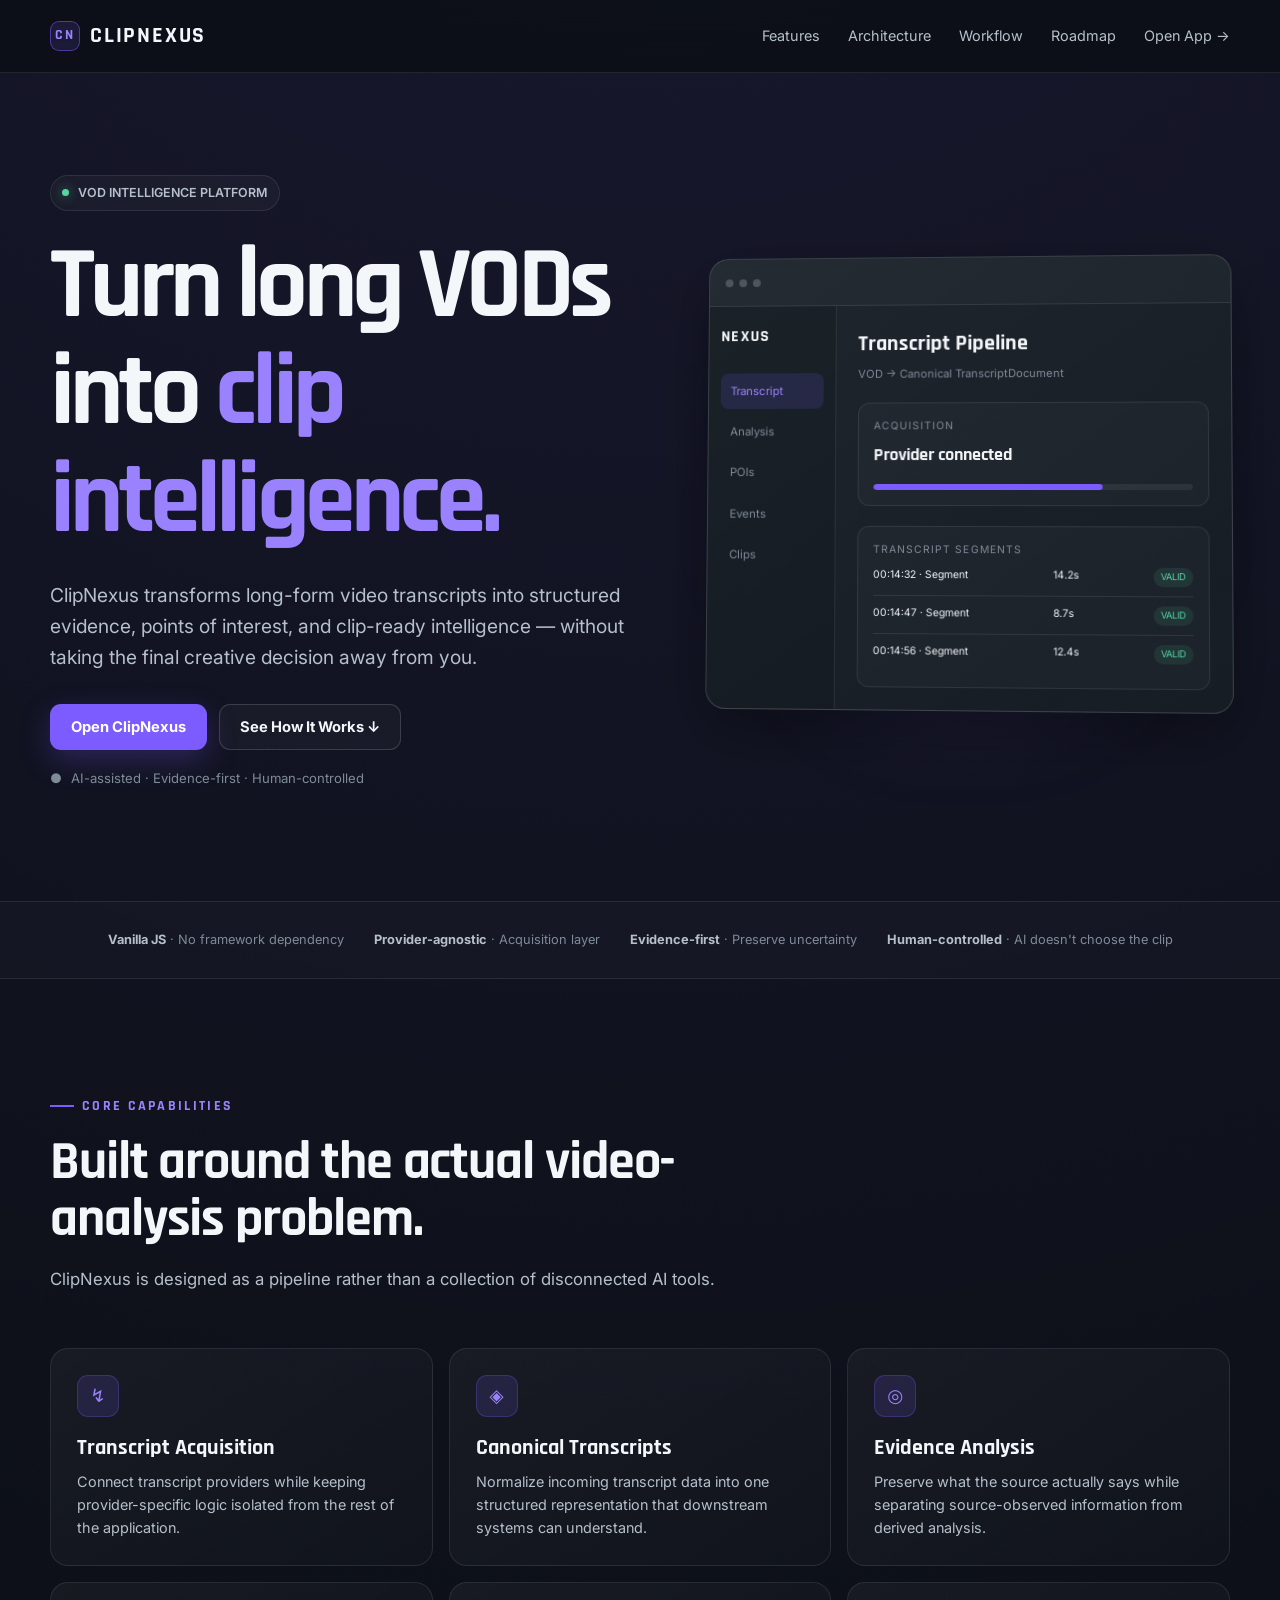
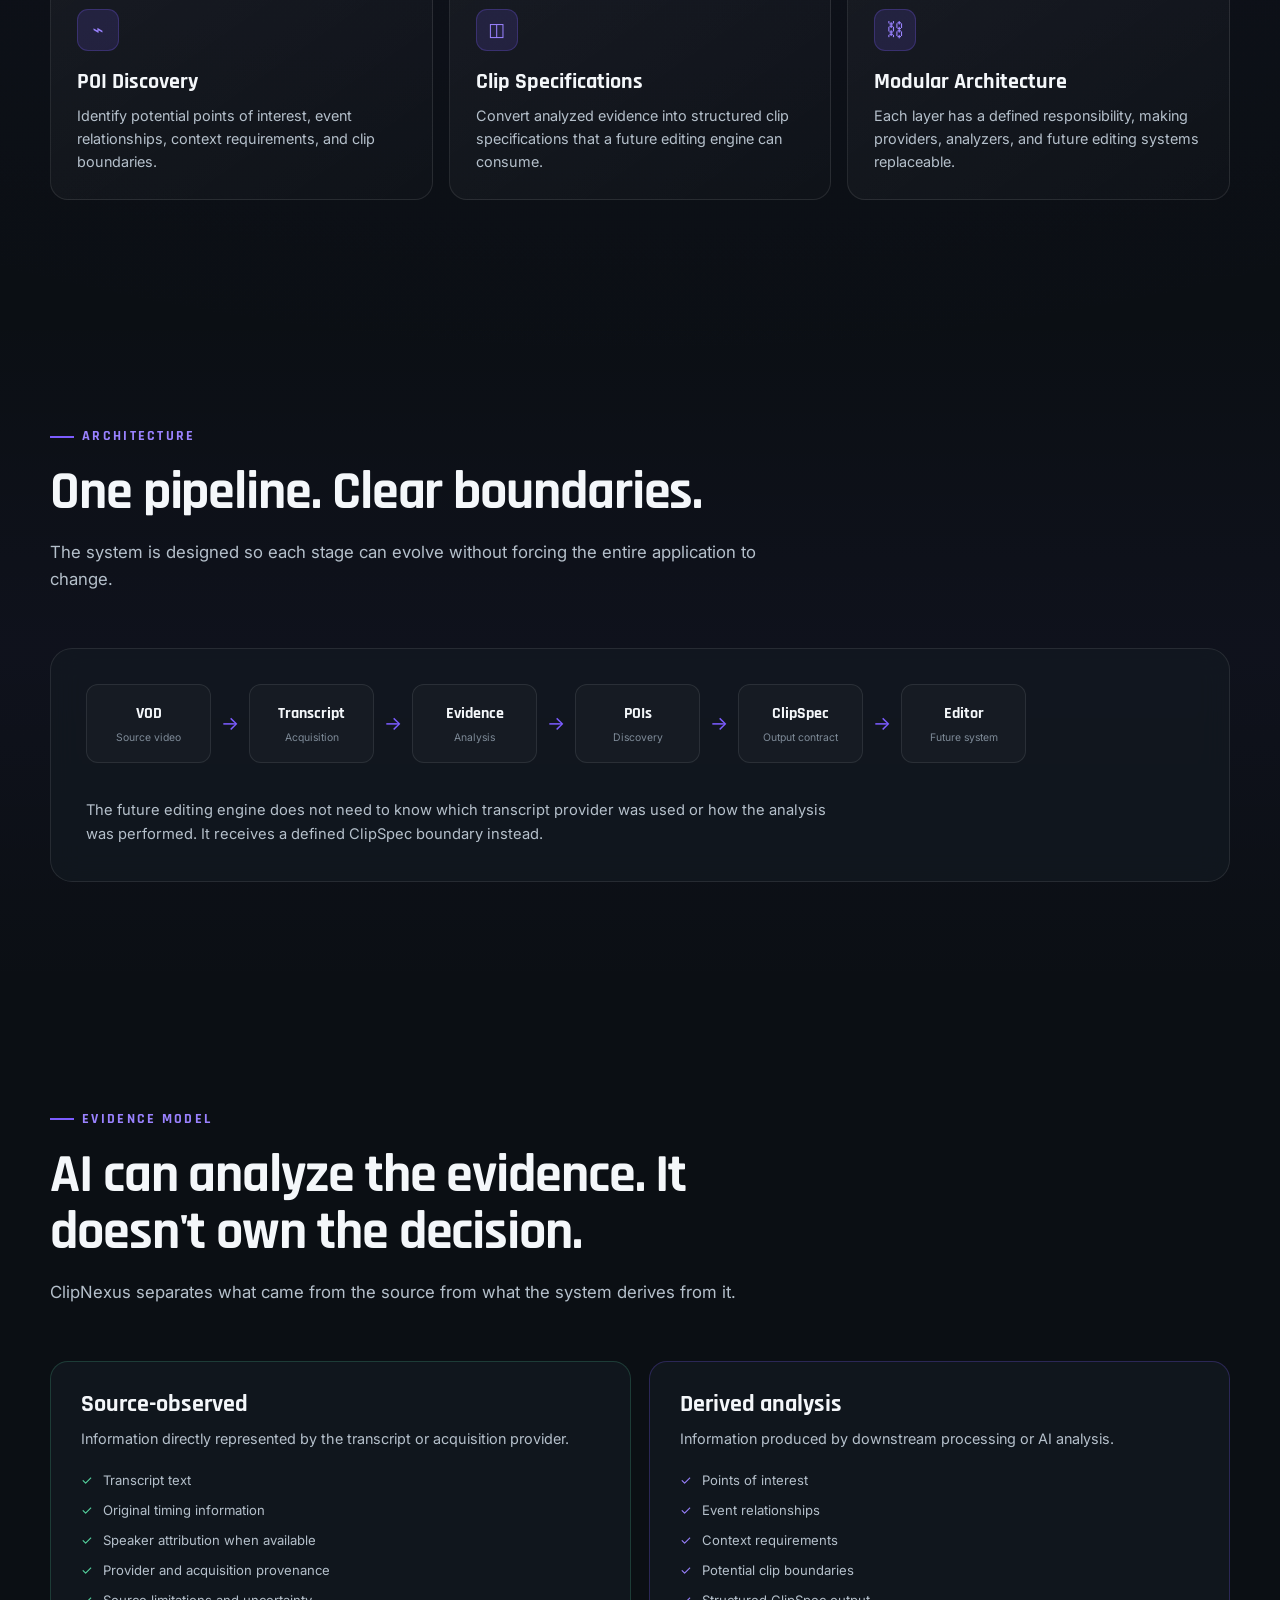
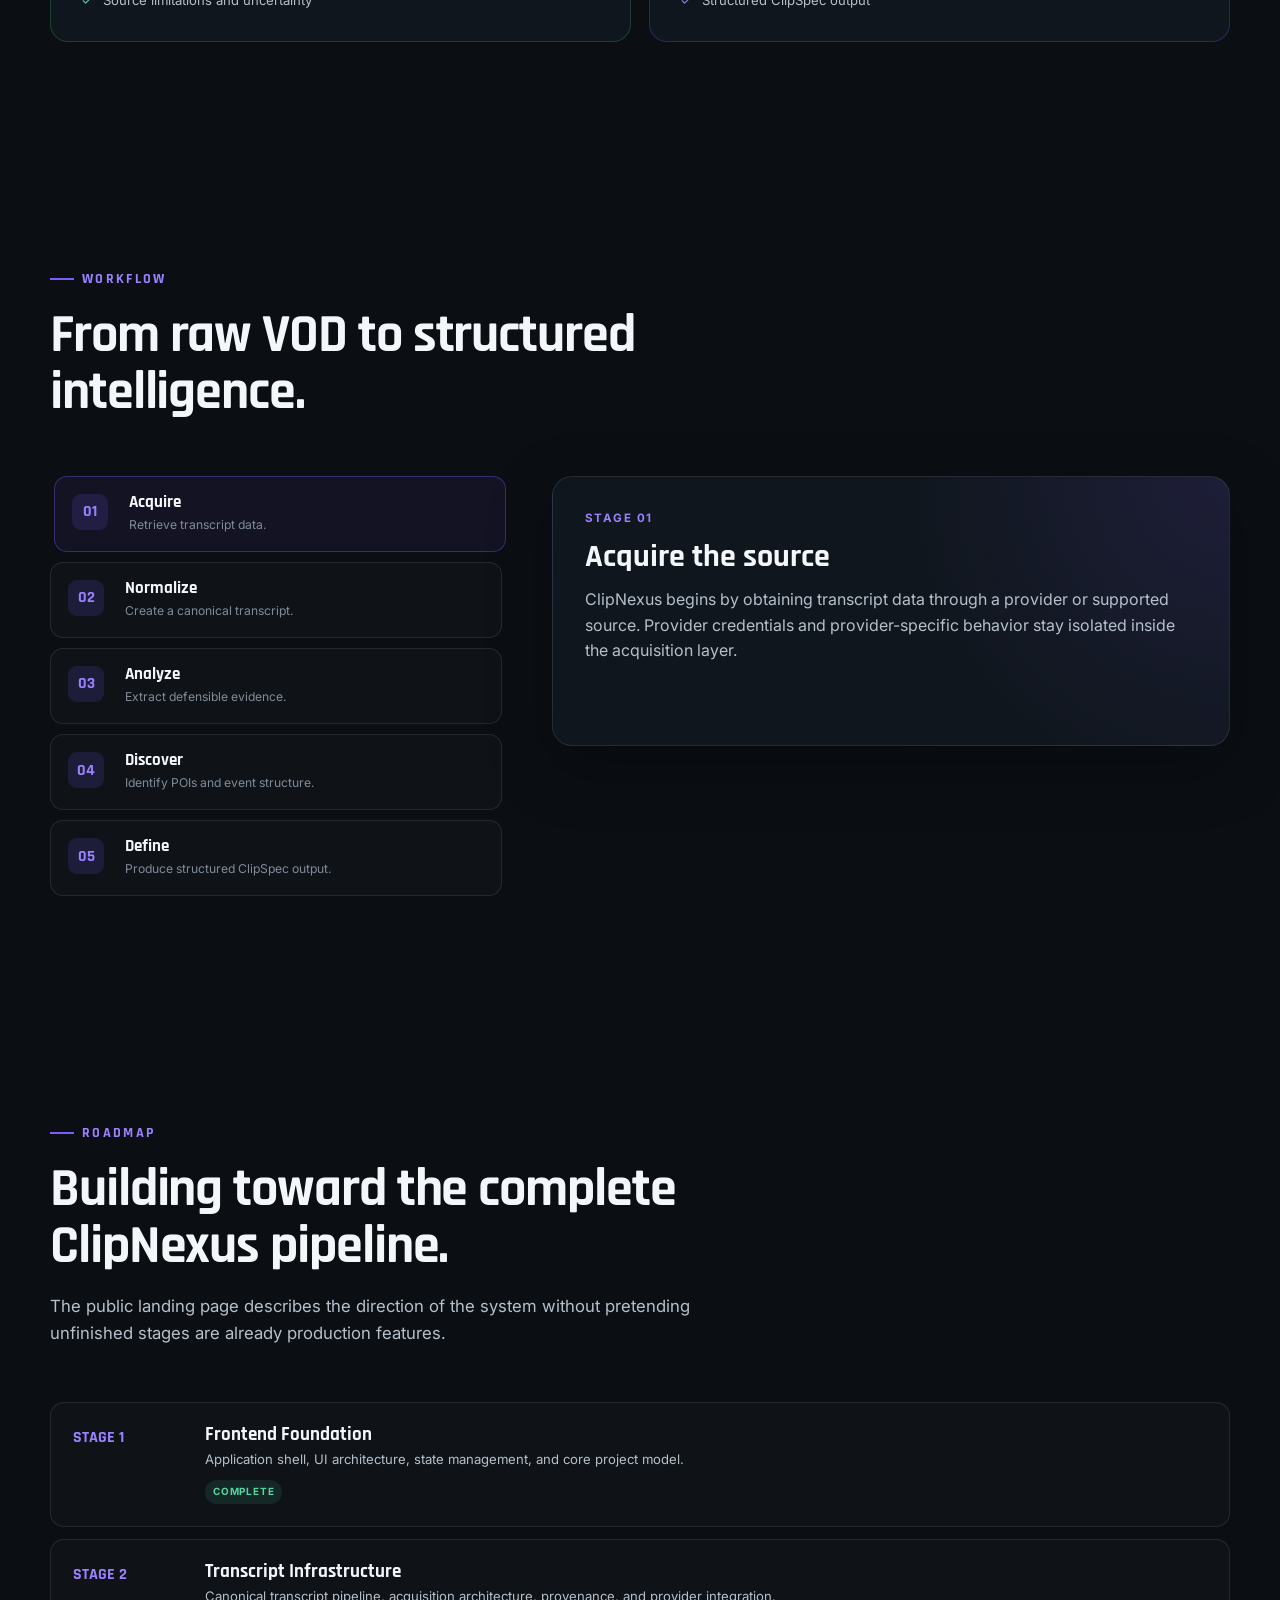
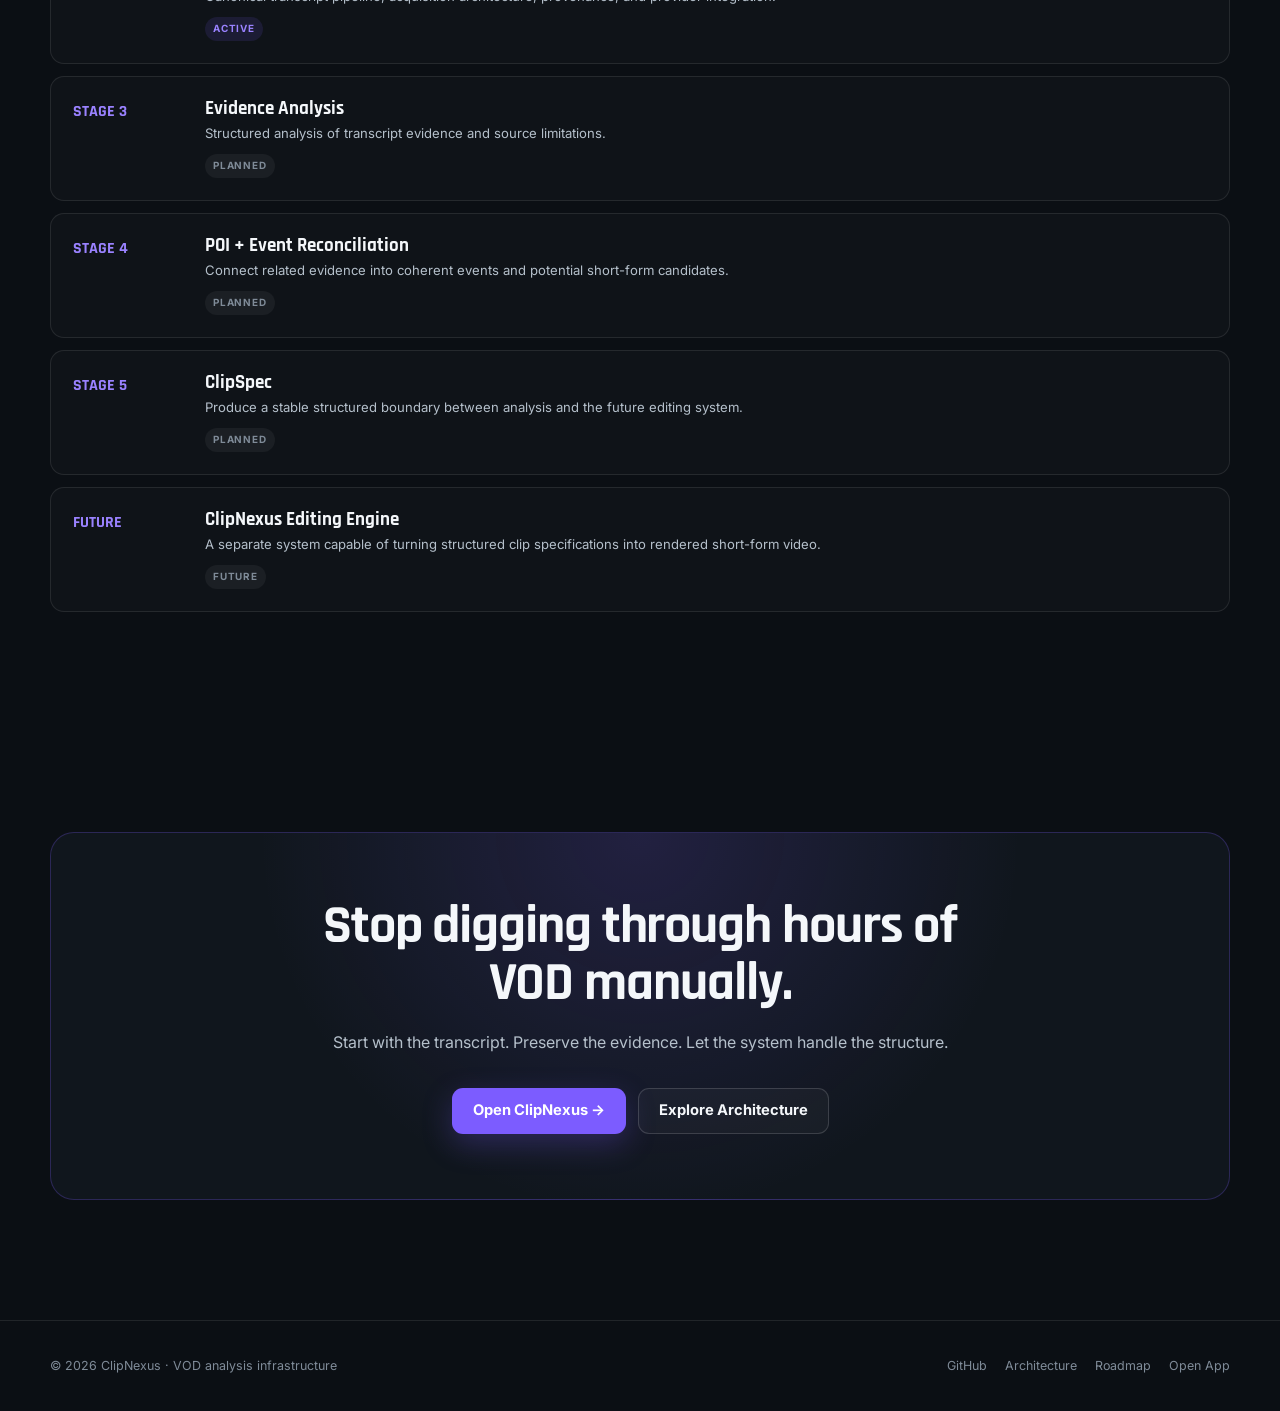
==== commit 2b1d6932: "update Landing.html" ====
--- a/Landing.html
+++ b/Landing.html
@@ -1,1267 +1,2831 @@
 <!DOCTYPE html>
 <html lang="en">
 <head>
-  <meta charset="UTF-8">
-  <meta name="viewport" content="width=device-width, initial-scale=1.0">
-  <meta name="description" content="ClipNexus — From VOD to Clip Intelligence. A modular, provider-agnostic VOD transcript analysis platform.">
-  <title>ClipNexus — From VOD to Clip Intelligence</title>
-
-  <link rel="preconnect" href="https://fonts.googleapis.com">
-  <link rel="preconnect" href="https://fonts.gstatic.com" crossorigin>
-  <link href="https://fonts.googleapis.com/css2?family=Cinzel:wght@600;700;800&family=Rajdhani:wght@400;500;600;700&display=swap" rel="stylesheet">
-
-  <style>
-    :root {
-      --bg: #090b10;
-      --bg-soft: #0e1118;
-      --card: #11151e;
-      --card-hover: #151a25;
-      --text: #eef2f7;
-      --muted: #9ca7b8;
-      --border: #252c38;
-      --accent: #c9a45c;
-      --accent-soft: rgba(201, 164, 92, 0.12);
-      --success: #79c991;
-      --info: #7ea8d8;
-      --shadow: 0 20px 50px rgba(0, 0, 0, 0.28);
-      --radius: 16px;
-      --max: 1180px;
+<meta charset="UTF-8">
+
+<meta
+  name="viewport"
+  content="width=device-width, initial-scale=1.0"
+>
+
+<meta
+  name="description"
+  content="ClipNexus turns long-form VODs into structured transcript evidence, points of interest, and clip-ready intelligence."
+>
+
+<title>ClipNexus — From VOD to Clip Intelligence</title>
+
+<link rel="preconnect" href="https://fonts.googleapis.com">
+<link rel="preconnect" href="https://fonts.gstatic.com" crossorigin>
+
+<link
+  href="https://fonts.googleapis.com/css2?family=Inter:wght@400;500;600;700;800&family=Rajdhani:wght@500;600;700&display=swap"
+  rel="stylesheet"
+>
+
+<style>
+
+/* =========================================================
+   ROOT
+========================================================= */
+
+:root {
+  --bg: #0b0f14;
+  --bg-soft: #10161d;
+  --surface: rgba(18, 25, 33, 0.78);
+  --surface-solid: #121921;
+
+  --border: rgba(255,255,255,0.09);
+  --border-strong: rgba(255,255,255,0.15);
+
+  --text: #f4f7fa;
+  --text-soft: #b5c0cb;
+  --text-muted: #7f8b98;
+
+  --accent: #7c5cff;
+  --accent-bright: #9a82ff;
+  --accent-soft: rgba(124,92,255,0.14);
+
+  --success: #55d6a0;
+  --warning: #f3c969;
+
+  --radius: 18px;
+  --radius-small: 12px;
+
+  --max-width: 1180px;
+
+  --shadow:
+    0 20px 60px rgba(0,0,0,0.35);
+}
+
+
+/* =========================================================
+   RESET
+========================================================= */
+
+* {
+  box-sizing: border-box;
+  margin: 0;
+  padding: 0;
+}
+
+html {
+  scroll-behavior: smooth;
+}
+
+body {
+  min-height: 100vh;
+
+  background:
+    radial-gradient(
+      circle at 50% -10%,
+      rgba(124,92,255,0.13),
+      transparent 38%
+    ),
+    var(--bg);
+
+  color: var(--text);
+
+  font-family:
+    Inter,
+    system-ui,
+    -apple-system,
+    BlinkMacSystemFont,
+    "Segoe UI",
+    sans-serif;
+
+  line-height: 1.6;
+
+  overflow-x: hidden;
+}
+
+a {
+  color: inherit;
+  text-decoration: none;
+}
+
+button {
+  font: inherit;
+}
+
+
+/* =========================================================
+   GLOBAL LAYOUT
+========================================================= */
+
+.container {
+  width: min(
+    calc(100% - 40px),
+    var(--max-width)
+  );
+
+  margin-inline: auto;
+}
+
+section {
+  padding: 110px 0;
+}
+
+.section-header {
+  max-width: 720px;
+  margin-bottom: 55px;
+}
+
+.section-label {
+  display: inline-flex;
+  align-items: center;
+  gap: 8px;
+
+  margin-bottom: 16px;
+
+  color: var(--accent-bright);
+
+  font-family: Rajdhani, sans-serif;
+  font-size: 0.9rem;
+  font-weight: 700;
+
+  letter-spacing: 0.16em;
+  text-transform: uppercase;
+}
+
+.section-label::before {
+  content: "";
+
+  width: 24px;
+  height: 2px;
+
+  background: var(--accent);
+}
+
+h1,
+h2,
+h3 {
+  font-family: Rajdhani, sans-serif;
+  line-height: 1.05;
+}
+
+h2 {
+  font-size: clamp(2rem, 5vw, 3.4rem);
+  letter-spacing: -0.02em;
+}
+
+.section-header p {
+  margin-top: 18px;
+
+  color: var(--text-soft);
+
+  font-size: 1.05rem;
+}
+
+
+/* =========================================================
+   NAVIGATION
+========================================================= */
+
+.navbar {
+  position: sticky;
+  top: 0;
+  z-index: 1000;
+
+  border-bottom: 1px solid var(--border);
+
+  background: rgba(11,15,20,0.78);
+
+  backdrop-filter: blur(18px);
+  -webkit-backdrop-filter: blur(18px);
+}
+
+.nav-inner {
+  min-height: 72px;
+
+  display: flex;
+  align-items: center;
+  justify-content: space-between;
+
+  gap: 20px;
+}
+
+.logo {
+  display: flex;
+  align-items: center;
+  gap: 10px;
+
+  font-family: Rajdhani, sans-serif;
+  font-size: 1.4rem;
+  font-weight: 700;
+
+  letter-spacing: 0.08em;
+}
+
+.logo-mark {
+  width: 30px;
+  height: 30px;
+
+  display: grid;
+  place-items: center;
+
+  border: 1px solid rgba(124,92,255,0.5);
+  border-radius: 9px;
+
+  background: var(--accent-soft);
+
+  color: var(--accent-bright);
+
+  font-size: 0.9rem;
+}
+
+.nav-links {
+  display: flex;
+  align-items: center;
+  gap: 28px;
+
+  color: var(--text-soft);
+
+  font-size: 0.9rem;
+}
+
+.nav-links a {
+  transition:
+    color 0.2s ease,
+    transform 0.2s ease;
+}
+
+.nav-links a:hover {
+  color: var(--text);
+  transform: translateY(-1px);
+}
+
+.mobile-toggle {
+  display: none;
+
+  padding: 8px 10px;
+
+  border: 1px solid var(--border);
+  border-radius: 10px;
+
+  background: var(--surface);
+
+  color: var(--text);
+
+  cursor: pointer;
+}
+
+
+/* =========================================================
+   BUTTONS
+========================================================= */
+
+.button-row {
+  display: flex;
+  flex-wrap: wrap;
+  gap: 12px;
+
+  margin-top: 32px;
+}
+
+.button {
+  display: inline-flex;
+  align-items: center;
+  justify-content: center;
+
+  min-height: 46px;
+
+  padding: 0 20px;
+
+  border: 1px solid var(--border-strong);
+  border-radius: 11px;
+
+  font-size: 0.92rem;
+  font-weight: 700;
+
+  transition:
+    transform 0.2s ease,
+    box-shadow 0.2s ease,
+    border-color 0.2s ease,
+    background 0.2s ease;
+}
+
+.button:hover {
+  transform: translateY(-2px);
+}
+
+.button.primary {
+  border-color: transparent;
+
+  background: var(--accent);
+
+  color: white;
+
+  box-shadow:
+    0 10px 30px rgba(124,92,255,0.25);
+}
+
+.button.primary:hover {
+  background: var(--accent-bright);
+
+  box-shadow:
+    0 14px 36px rgba(124,92,255,0.34);
+}
+
+.button.secondary {
+  background: rgba(255,255,255,0.03);
+}
+
+.button.secondary:hover {
+  border-color: rgba(255,255,255,0.22);
+  background: rgba(255,255,255,0.06);
+}
+
+
+/* =========================================================
+   HERO
+========================================================= */
+
+.hero {
+  position: relative;
+
+  min-height: calc(100vh - 72px);
+
+  display: flex;
+  align-items: center;
+
+  padding: 90px 0 100px;
+}
+
+.hero-grid {
+  display: grid;
+
+  grid-template-columns:
+    minmax(0, 1fr)
+    minmax(360px, 0.9fr);
+
+  gap: 70px;
+
+  align-items: center;
+}
+
+.hero-copy {
+  max-width: 650px;
+}
+
+.eyebrow {
+  display: inline-flex;
+  align-items: center;
+  gap: 9px;
+
+  margin-bottom: 22px;
+
+  padding: 7px 11px;
+
+  border: 1px solid var(--border);
+  border-radius: 999px;
+
+  background: rgba(255,255,255,0.03);
+
+  color: var(--text-soft);
+
+  font-size: 0.78rem;
+  font-weight: 600;
+}
+
+.eyebrow-dot {
+  width: 7px;
+  height: 7px;
+
+  border-radius: 50%;
+
+  background: var(--success);
+
+  box-shadow:
+    0 0 12px rgba(85,214,160,0.65);
+}
+
+.hero h1 {
+  font-size: clamp(
+    3.2rem,
+    8vw,
+    6.8rem
+  );
+
+  letter-spacing: -0.045em;
+}
+
+.hero h1 span {
+  color: var(--accent-bright);
+}
+
+.hero-description {
+  max-width: 620px;
+
+  margin-top: 25px;
+
+  color: var(--text-soft);
+
+  font-size: clamp(
+    1rem,
+    2vw,
+    1.2rem
+  );
+}
+
+.hero-note {
+  display: flex;
+  align-items: center;
+  gap: 9px;
+
+  margin-top: 18px;
+
+  color: var(--text-muted);
+
+  font-size: 0.82rem;
+}
+
+
+/* =========================================================
+   HERO PREVIEW
+========================================================= */
+
+.preview-shell {
+  position: relative;
+}
+
+.preview-glow {
+  position: absolute;
+
+  inset: 10% -10% -10%;
+
+  background:
+    radial-gradient(
+      circle,
+      rgba(124,92,255,0.22),
+      transparent 65%
+    );
+
+  filter: blur(35px);
+
+  pointer-events: none;
+}
+
+.app-preview {
+  position: relative;
+
+  border: 1px solid var(--border-strong);
+  border-radius: 20px;
+
+  background:
+    linear-gradient(
+      145deg,
+      rgba(255,255,255,0.055),
+      rgba(255,255,255,0.015)
+    ),
+    var(--surface-solid);
+
+  box-shadow: var(--shadow);
+
+  overflow: hidden;
+
+  transform:
+    perspective(1200px)
+    rotateY(-3deg)
+    rotateX(2deg);
+
+  transition:
+    transform 0.4s ease;
+}
+
+.app-preview:hover {
+  transform:
+    perspective(1200px)
+    rotateY(0)
+    rotateX(0)
+    translateY(-4px);
+}
+
+.preview-topbar {
+  height: 48px;
+
+  display: flex;
+  align-items: center;
+
+  padding: 0 16px;
+
+  border-bottom: 1px solid var(--border);
+
+  background: rgba(255,255,255,0.025);
+}
+
+.window-dots {
+  display: flex;
+  gap: 6px;
+}
+
+.window-dots span {
+  width: 8px;
+  height: 8px;
+
+  border-radius: 50%;
+
+  background: rgba(255,255,255,0.2);
+}
+
+.preview-body {
+  display: grid;
+  grid-template-columns: 130px 1fr;
+
+  min-height: 390px;
+}
+
+.preview-sidebar {
+  padding: 18px 12px;
+
+  border-right: 1px solid var(--border);
+
+  background: rgba(0,0,0,0.12);
+}
+
+.preview-brand {
+  margin-bottom: 24px;
+
+  font-family: Rajdhani, sans-serif;
+  font-weight: 700;
+
+  letter-spacing: 0.08em;
+}
+
+.preview-nav-item {
+  padding: 9px 10px;
+
+  margin-bottom: 5px;
+
+  border-radius: 8px;
+
+  color: var(--text-muted);
+
+  font-size: 0.72rem;
+}
+
+.preview-nav-item.active {
+  background: var(--accent-soft);
+  color: var(--accent-bright);
+}
+
+.preview-main {
+  padding: 22px;
+}
+
+.preview-heading {
+  font-family: Rajdhani, sans-serif;
+  font-size: 1.35rem;
+  font-weight: 700;
+}
+
+.preview-subheading {
+  margin-top: 4px;
+
+  color: var(--text-muted);
+
+  font-size: 0.7rem;
+}
+
+.preview-card {
+  margin-top: 20px;
+
+  padding: 15px;
+
+  border: 1px solid var(--border);
+  border-radius: 12px;
+
+  background: rgba(255,255,255,0.025);
+}
+
+.preview-card-label {
+  color: var(--text-muted);
+
+  font-size: 0.65rem;
+  text-transform: uppercase;
+
+  letter-spacing: 0.1em;
+}
+
+.preview-card-value {
+  margin-top: 5px;
+
+  font-family: Rajdhani, sans-serif;
+  font-size: 1.15rem;
+  font-weight: 700;
+}
+
+.preview-progress {
+  height: 6px;
+
+  margin-top: 14px;
+
+  border-radius: 99px;
+
+  background: rgba(255,255,255,0.07);
+
+  overflow: hidden;
+}
+
+.preview-progress span {
+  display: block;
+
+  width: 72%;
+  height: 100%;
+
+  background: var(--accent);
+
+  border-radius: inherit;
+}
+
+.preview-row {
+  display: grid;
+
+  grid-template-columns:
+    1fr
+    65px
+    65px;
+
+  gap: 8px;
+
+  padding: 9px 0;
+
+  border-bottom: 1px solid var(--border);
+
+  font-size: 0.65rem;
+}
+
+.preview-row:last-child {
+  border-bottom: 0;
+}
+
+.preview-pill {
+  justify-self: end;
+
+  padding: 2px 7px;
+
+  border-radius: 999px;
+
+  background: rgba(85,214,160,0.1);
+
+  color: var(--success);
+
+  font-size: 0.58rem;
+}
+
+
+/* =========================================================
+   TRUST STRIP
+========================================================= */
+
+.trust-strip {
+  padding: 28px 0;
+
+  border-top: 1px solid var(--border);
+  border-bottom: 1px solid var(--border);
+
+  background: rgba(255,255,255,0.015);
+}
+
+.trust-items {
+  display: flex;
+  flex-wrap: wrap;
+  justify-content: center;
+
+  gap: 12px 30px;
+}
+
+.trust-item {
+  color: var(--text-muted);
+
+  font-size: 0.8rem;
+}
+
+.trust-item strong {
+  color: var(--text-soft);
+}
+
+</style>
+</head>
+<style>
+
+/* =========================================================
+   FEATURE GRID
+========================================================= */
+
+.feature-grid {
+  display: grid;
+
+  grid-template-columns:
+    repeat(3, minmax(0, 1fr));
+
+  gap: 16px;
+}
+
+.feature-card {
+  padding: 26px;
+
+  border: 1px solid var(--border);
+  border-radius: var(--radius);
+
+  background:
+    linear-gradient(
+      145deg,
+      rgba(255,255,255,0.045),
+      rgba(255,255,255,0.015)
+    );
+
+  transition:
+    transform 0.25s ease,
+    border-color 0.25s ease,
+    box-shadow 0.25s ease;
+}
+
+.feature-card:hover {
+  transform: translateY(-4px);
+
+  border-color:
+    rgba(124,92,255,0.35);
+
+  box-shadow:
+    0 15px 40px rgba(0,0,0,0.22);
+}
+
+.feature-icon {
+  width: 42px;
+  height: 42px;
+
+  display: grid;
+  place-items: center;
+
+  margin-bottom: 20px;
+
+  border: 1px solid
+    rgba(124,92,255,0.25);
+
+  border-radius: 11px;
+
+  background: var(--accent-soft);
+
+  color: var(--accent-bright);
+
+  font-size: 1.15rem;
+}
+
+.feature-card h3 {
+  font-size: 1.35rem;
+}
+
+.feature-card p {
+  margin-top: 10px;
+
+  color: var(--text-soft);
+
+  font-size: 0.9rem;
+}
+
+
+/* =========================================================
+   ARCHITECTURE
+========================================================= */
+
+.architecture {
+  background:
+    linear-gradient(
+      180deg,
+      transparent,
+      rgba(124,92,255,0.035),
+      transparent
+    );
+}
+
+.architecture-panel {
+  padding: 35px;
+
+  border: 1px solid var(--border);
+  border-radius: 22px;
+
+  background: var(--surface);
+
+  backdrop-filter: blur(15px);
+  -webkit-backdrop-filter: blur(15px);
+}
+
+.pipeline {
+  display: flex;
+  align-items: center;
+
+  gap: 10px;
+
+  overflow-x: auto;
+
+  padding-bottom: 8px;
+
+  scrollbar-width: thin;
+}
+
+.pipeline-node {
+  flex: 0 0 auto;
+
+  min-width: 125px;
+
+  padding: 16px 14px;
+
+  border: 1px solid var(--border);
+  border-radius: 12px;
+
+  background:
+    rgba(255,255,255,0.025);
+
+  text-align: center;
+
+  transition:
+    transform 0.2s ease,
+    border-color 0.2s ease;
+}
+
+.pipeline-node:hover {
+  transform: translateY(-3px);
+
+  border-color:
+    rgba(124,92,255,0.4);
+}
+
+.pipeline-node strong {
+  display: block;
+
+  font-family: Rajdhani, sans-serif;
+  font-size: 1rem;
+}
+
+.pipeline-node small {
+  display: block;
+
+  margin-top: 3px;
+
+  color: var(--text-muted);
+
+  font-size: 0.65rem;
+}
+
+.pipeline-arrow {
+  flex: 0 0 auto;
+
+  color: var(--accent);
+
+  font-size: 1.2rem;
+}
+
+.architecture-note {
+  max-width: 760px;
+
+  margin-top: 28px;
+
+  color: var(--text-soft);
+
+  font-size: 0.92rem;
+}
+
+
+/* =========================================================
+   EVIDENCE SECTION
+========================================================= */
+
+.evidence-grid {
+  display: grid;
+
+  grid-template-columns:
+    repeat(2, minmax(0, 1fr));
+
+  gap: 18px;
+}
+
+.evidence-card {
+  padding: 30px;
+
+  border: 1px solid var(--border);
+  border-radius: var(--radius);
+
+  background: var(--surface);
+}
+
+.evidence-card.source {
+  border-color:
+    rgba(85,214,160,0.2);
+}
+
+.evidence-card.derived {
+  border-color:
+    rgba(124,92,255,0.25);
+}
+
+.evidence-card h3 {
+  font-size: 1.5rem;
+}
+
+.evidence-card p {
+  margin-top: 10px;
+
+  color: var(--text-soft);
+
+  font-size: 0.9rem;
+}
+
+.evidence-list {
+  display: grid;
+
+  gap: 9px;
+
+  margin-top: 20px;
+
+  list-style: none;
+}
+
+.evidence-list li {
+  display: flex;
+  gap: 10px;
+
+  color: var(--text-soft);
+
+  font-size: 0.82rem;
+}
+
+.evidence-list li::before {
+  content: "✓";
+
+  color: var(--success);
+}
+
+.derived .evidence-list li::before {
+  color: var(--accent-bright);
+}
+
+
+/* =========================================================
+   WORKFLOW
+========================================================= */
+
+.workflow-grid {
+  display: grid;
+
+  grid-template-columns:
+    0.8fr
+    1.2fr;
+
+  gap: 50px;
+
+  align-items: start;
+}
+
+.workflow-list {
+  display: grid;
+
+  gap: 10px;
+}
+
+.workflow-step {
+  display: grid;
+
+  grid-template-columns: 42px 1fr;
+
+  gap: 15px;
+
+  padding: 17px;
+
+  border: 1px solid var(--border);
+  border-radius: 13px;
+
+  background: rgba(255,255,255,0.02);
+
+  cursor: pointer;
+
+  transition:
+    transform 0.2s ease,
+    border-color 0.2s ease,
+    background 0.2s ease;
+}
+
+.workflow-step:hover,
+.workflow-step.active {
+  transform: translateX(4px);
+
+  border-color:
+    rgba(124,92,255,0.35);
+
+  background:
+    rgba(124,92,255,0.07);
+}
+
+.workflow-number {
+  width: 36px;
+  height: 36px;
+
+  display: grid;
+  place-items: center;
+
+  border-radius: 9px;
+
+  background: var(--accent-soft);
+
+  color: var(--accent-bright);
+
+  font-family: Rajdhani, sans-serif;
+  font-weight: 700;
+}
+
+.workflow-step h3 {
+  font-size: 1.05rem;
+}
+
+.workflow-step p {
+  margin-top: 3px;
+
+  color: var(--text-muted);
+
+  font-size: 0.76rem;
+}
+
+.workflow-detail {
+  min-height: 270px;
+
+  padding: 32px;
+
+  border: 1px solid var(--border);
+  border-radius: 20px;
+
+  background:
+    radial-gradient(
+      circle at top right,
+      rgba(124,92,255,0.12),
+      transparent 45%
+    ),
+    var(--surface);
+
+  box-shadow: var(--shadow);
+}
+
+.workflow-detail-label {
+  color: var(--accent-bright);
+
+  font-size: 0.72rem;
+  font-weight: 700;
+
+  letter-spacing: 0.13em;
+  text-transform: uppercase;
+}
+
+.workflow-detail h3 {
+  margin-top: 12px;
+
+  font-size: 2rem;
+}
+
+.workflow-detail p {
+  margin-top: 14px;
+
+  color: var(--text-soft);
+}
+
+
+/* =========================================================
+   ROADMAP
+========================================================= */
+
+.roadmap {
+  display: grid;
+
+  gap: 12px;
+}
+
+.roadmap-item {
+  display: grid;
+
+  grid-template-columns:
+    110px
+    1fr;
+
+  gap: 22px;
+
+  padding: 22px;
+
+  border: 1px solid var(--border);
+  border-radius: 14px;
+
+  background: rgba(255,255,255,0.02);
+}
+
+.roadmap-stage {
+  font-family: Rajdhani, sans-serif;
+  font-weight: 700;
+
+  color: var(--accent-bright);
+}
+
+.roadmap-content h3 {
+  font-size: 1.2rem;
+}
+
+.roadmap-content p {
+  margin-top: 4px;
+
+  color: var(--text-soft);
+
+  font-size: 0.82rem;
+}
+
+.status {
+  display: inline-flex;
+
+  margin-top: 10px;
+
+  padding: 4px 8px;
+
+  border-radius: 999px;
+
+  background: rgba(255,255,255,0.05);
+
+  color: var(--text-muted);
+
+  font-size: 0.62rem;
+  font-weight: 700;
+
+  text-transform: uppercase;
+  letter-spacing: 0.08em;
+}
+
+.status.complete {
+  background:
+    rgba(85,214,160,0.1);
+
+  color: var(--success);
+}
+
+.status.active {
+  background:
+    rgba(124,92,255,0.12);
+
+  color: var(--accent-bright);
+}
+
+
+/* =========================================================
+   CTA
+========================================================= */
+
+.final-cta {
+  padding-bottom: 120px;
+}
+
+.cta-panel {
+  position: relative;
+
+  padding: 65px 40px;
+
+  border: 1px solid
+    rgba(124,92,255,0.25);
+
+  border-radius: 24px;
+
+  background:
+    radial-gradient(
+      circle at 50% 0%,
+      rgba(124,92,255,0.16),
+      transparent 55%
+    ),
+    var(--surface);
+
+  text-align: center;
+
+  overflow: hidden;
+}
+
+.cta-panel h2 {
+  max-width: 700px;
+
+  margin-inline: auto;
+}
+
+.cta-panel p {
+  max-width: 620px;
+
+  margin: 18px auto 0;
+
+  color: var(--text-soft);
+}
+
+
+/* =========================================================
+   FOOTER
+========================================================= */
+
+footer {
+  border-top: 1px solid var(--border);
+
+  padding: 35px 0;
+
+  color: var(--text-muted);
+
+  font-size: 0.78rem;
+}
+
+.footer-inner {
+  display: flex;
+  align-items: center;
+  justify-content: space-between;
+
+  gap: 20px;
+}
+
+.footer-links {
+  display: flex;
+  flex-wrap: wrap;
+
+  gap: 18px;
+}
+
+.footer-links a:hover {
+  color: var(--text);
+}
+
+
+/* =========================================================
+   SCROLL REVEAL
+========================================================= */
+
+.reveal {
+  opacity: 0;
+
+  transform: translateY(18px);
+
+  transition:
+    opacity 0.7s ease,
+    transform 0.7s ease;
+}
+
+.reveal.visible {
+  opacity: 1;
+
+  transform: translateY(0);
+}
+
+
+/* =========================================================
+   RESPONSIVE
+========================================================= */
+
+@media (max-width: 900px) {
+
+  .hero-grid {
+    grid-template-columns: 1fr;
+
+    gap: 50px;
+  }
+
+  .hero-copy {
+    max-width: 760px;
+  }
+
+  .feature-grid {
+    grid-template-columns:
+      repeat(2, minmax(0, 1fr));
+  }
+
+  .workflow-grid {
+    grid-template-columns: 1fr;
+  }
+
+  .preview-shell {
+    max-width: 680px;
+  }
+
+}
+
+
+@media (max-width: 700px) {
+
+  section {
+    padding: 75px 0;
+  }
+
+  .container {
+    width: min(
+      calc(100% - 28px),
+      var(--max-width)
+    );
+  }
+
+  .nav-links {
+    position: absolute;
+
+    top: 72px;
+    left: 14px;
+    right: 14px;
+
+    display: none;
+
+    flex-direction: column;
+    align-items: stretch;
+
+    padding: 15px;
+
+    border: 1px solid var(--border);
+    border-radius: 14px;
+
+    background:
+      rgba(15,20,27,0.97);
+
+    box-shadow: var(--shadow);
+  }
+
+  .nav-links.open {
+    display: flex;
+  }
+
+  .nav-links a {
+    padding: 10px;
+  }
+
+  .mobile-toggle {
+    display: block;
+  }
+
+  .hero {
+    min-height: auto;
+
+    padding-top: 65px;
+  }
+
+  .hero h1 {
+    font-size: clamp(
+      3rem,
+      16vw,
+      5rem
+    );
+  }
+
+  .feature-grid {
+    grid-template-columns: 1fr;
+  }
+
+  .evidence-grid {
+    grid-template-columns: 1fr;
+  }
+
+  .architecture-panel {
+    padding: 22px;
+  }
+
+  .workflow-detail {
+    min-height: auto;
+
+    padding: 25px;
+  }
+
+  .roadmap-item {
+    grid-template-columns: 1fr;
+
+    gap: 5px;
+  }
+
+  .cta-panel {
+    padding: 45px 22px;
+  }
+
+  .footer-inner {
+    flex-direction: column;
+    align-items: flex-start;
+  }
+
+}
+
+
+@media (prefers-reduced-motion: reduce) {
+
+  html {
+    scroll-behavior: auto;
+  }
+
+  *,
+  *::before,
+  *::after {
+    transition: none !important;
+    animation: none !important;
+  }
+
+  .reveal {
+    opacity: 1;
+    transform: none;
+  }
+
+}
+
+</style>
+
+
+<body>
+
+<!-- =======================================================
+     NAVIGATION
+======================================================= -->
+
+<header class="navbar">
+
+  <div class="container nav-inner">
+
+    <a
+      class="logo"
+      href="./landing.html"
+      aria-label="ClipNexus home"
+    >
+
+      <span class="logo-mark">CN</span>
+
+      <span>CLIPNEXUS</span>
+
+    </a>
+
+
+    <button
+      class="mobile-toggle"
+      id="mobileToggle"
+      aria-label="Open navigation"
+      aria-expanded="false"
+    >
+      ☰
+    </button>
+
+
+    <nav
+      class="nav-links"
+      id="navLinks"
+    >
+
+      <a href="#features">
+        Features
+      </a>
+
+      <a href="#architecture">
+        Architecture
+      </a>
+
+      <a href="#workflow">
+        Workflow
+      </a>
+
+      <a href="#roadmap">
+        Roadmap
+      </a>
+
+      <a href="./index.html">
+        Open App →
+      </a>
+
+    </nav>
+
+  </div>
+
+</header>
+
+
+<!-- =======================================================
+     HERO
+======================================================= -->
+
+<main>
+
+<section class="hero">
+
+  <div class="container hero-grid">
+
+
+    <div class="hero-copy reveal">
+
+      <div class="eyebrow">
+
+        <span class="eyebrow-dot"></span>
+
+        VOD INTELLIGENCE PLATFORM
+
+      </div>
+
+
+      <h1>
+        Turn long VODs into
+        <span>clip intelligence.</span>
+      </h1>
+
+
+      <p class="hero-description">
+
+        ClipNexus transforms long-form video transcripts
+        into structured evidence, points of interest,
+        and clip-ready intelligence — without taking
+        the final creative decision away from you.
+
+      </p>
+
+
+      <div class="button-row">
+
+        <a
+          class="button primary"
+          href="./index.html"
+        >
+          Open ClipNexus
+        </a>
+
+        <a
+          class="button secondary"
+          href="#workflow"
+        >
+          See How It Works ↓
+        </a>
+
+      </div>
+
+
+      <div class="hero-note">
+
+        <span>●</span>
+
+        AI-assisted · Evidence-first · Human-controlled
+
+      </div>
+
+    </div>
+
+
+    <!-- APP PREVIEW -->
+
+    <div class="preview-shell reveal">
+
+      <div class="preview-glow"></div>
+
+
+      <div class="app-preview">
+
+        <div class="preview-topbar">
+
+          <div class="window-dots">
+            <span></span>
+            <span></span>
+            <span></span>
+          </div>
+
+        </div>
+
+
+        <div class="preview-body">
+
+
+          <aside class="preview-sidebar">
+
+            <div class="preview-brand">
+              NEXUS
+            </div>
+
+            <div class="preview-nav-item active">
+              Transcript
+            </div>
+
+            <div class="preview-nav-item">
+              Analysis
+            </div>
+
+            <div class="preview-nav-item">
+              POIs
+            </div>
+
+            <div class="preview-nav-item">
+              Events
+            </div>
+
+            <div class="preview-nav-item">
+              Clips
+            </div>
+
+          </aside>
+
+
+          <div class="preview-main">
+
+            <div class="preview-heading">
+              Transcript Pipeline
+            </div>
+
+            <div class="preview-subheading">
+              VOD → Canonical TranscriptDocument
+            </div>
+
+
+            <div class="preview-card">
+
+              <div class="preview-card-label">
+                Acquisition
+              </div>
+
+              <div class="preview-card-value">
+                Provider connected
+              </div>
+
+              <div class="preview-progress">
+                <span></span>
+              </div>
+
+            </div>
+
+
+            <div class="preview-card">
+
+              <div class="preview-card-label">
+                Transcript segments
+              </div>
+
+
+              <div class="preview-row">
+                <span>
+                  00:14:32 · Segment
+                </span>
+
+                <span>
+                  14.2s
+                </span>
+
+                <span class="preview-pill">
+                  VALID
+                </span>
+              </div>
+
+
+              <div class="preview-row">
+                <span>
+                  00:14:47 · Segment
+                </span>
+
+                <span>
+                  8.7s
+                </span>
+
+                <span class="preview-pill">
+                  VALID
+                </span>
+              </div>
+
+
+              <div class="preview-row">
+                <span>
+                  00:14:56 · Segment
+                </span>
+
+                <span>
+                  12.4s
+                </span>
+
+                <span class="preview-pill">
+                  VALID
+                </span>
+              </div>
+
+            </div>
+
+          </div>
+
+        </div>
+
+      </div>
+
+    </div>
+
+  </div>
+
+</section>
+
+
+<!-- =======================================================
+     TRUST STRIP
+======================================================= -->
+
+<div class="trust-strip">
+
+  <div class="container trust-items">
+
+    <div class="trust-item">
+      <strong>Vanilla JS</strong> · No framework dependency
+    </div>
+
+    <div class="trust-item">
+      <strong>Provider-agnostic</strong> · Acquisition layer
+    </div>
+
+    <div class="trust-item">
+      <strong>Evidence-first</strong> · Preserve uncertainty
+    </div>
+
+    <div class="trust-item">
+      <strong>Human-controlled</strong> · AI doesn't choose the clip
+    </div>
+
+  </div>
+
+</div>
+<!-- =======================================================
+     FEATURES
+======================================================= -->
+
+<section id="features">
+
+  <div class="container">
+
+    <div class="section-header reveal">
+
+      <div class="section-label">
+        Core capabilities
+      </div>
+
+      <h2>
+        Built around the actual
+        video-analysis problem.
+      </h2>
+
+      <p>
+        ClipNexus is designed as a pipeline rather than
+        a collection of disconnected AI tools.
+      </p>
+
+    </div>
+
+
+    <div class="feature-grid">
+
+
+      <article class="feature-card reveal">
+
+        <div class="feature-icon">
+          ↯
+        </div>
+
+        <h3>
+          Transcript Acquisition
+        </h3>
+
+        <p>
+          Connect transcript providers while keeping
+          provider-specific logic isolated from the
+          rest of the application.
+        </p>
+
+      </article>
+
+
+      <article class="feature-card reveal">
+
+        <div class="feature-icon">
+          ◈
+        </div>
+
+        <h3>
+          Canonical Transcripts
+        </h3>
+
+        <p>
+          Normalize incoming transcript data into one
+          structured representation that downstream
+          systems can understand.
+        </p>
+
+      </article>
+
+
+      <article class="feature-card reveal">
+
+        <div class="feature-icon">
+          ◎
+        </div>
+
+        <h3>
+          Evidence Analysis
+        </h3>
+
+        <p>
+          Preserve what the source actually says while
+          separating source-observed information from
+          derived analysis.
+        </p>
+
+      </article>
+
+
+      <article class="feature-card reveal">
+
+        <div class="feature-icon">
+          ⌁
+        </div>
+
+        <h3>
+          POI Discovery
+        </h3>
+
+        <p>
+          Identify potential points of interest,
+          event relationships, context requirements,
+          and clip boundaries.
+        </p>
+
+      </article>
+
+
+      <article class="feature-card reveal">
+
+        <div class="feature-icon">
+          ◫
+        </div>
+
+        <h3>
+          Clip Specifications
+        </h3>
+
+        <p>
+          Convert analyzed evidence into structured
+          clip specifications that a future editing
+          engine can consume.
+        </p>
+
+      </article>
+
+
+      <article class="feature-card reveal">
+
+        <div class="feature-icon">
+          ⛓
+        </div>
+
+        <h3>
+          Modular Architecture
+        </h3>
+
+        <p>
+          Each layer has a defined responsibility,
+          making providers, analyzers, and future
+          editing systems replaceable.
+        </p>
+
+      </article>
+
+    </div>
+
+  </div>
+
+</section>
+
+
+<!-- =======================================================
+     ARCHITECTURE
+======================================================= -->
+
+<section
+  id="architecture"
+  class="architecture"
+>
+
+  <div class="container">
+
+    <div class="section-header reveal">
+
+      <div class="section-label">
+        Architecture
+      </div>
+
+      <h2>
+        One pipeline.
+        Clear boundaries.
+      </h2>
+
+      <p>
+        The system is designed so each stage can evolve
+        without forcing the entire application to change.
+      </p>
+
+    </div>
+
+
+    <div class="architecture-panel reveal">
+
+      <div class="pipeline">
+
+        <div class="pipeline-node">
+
+          <strong>VOD</strong>
+
+          <small>
+            Source video
+          </small>
+
+        </div>
+
+
+        <div class="pipeline-arrow">
+          →
+        </div>
+
+
+        <div class="pipeline-node">
+
+          <strong>Transcript</strong>
+
+          <small>
+            Acquisition
+          </small>
+
+        </div>
+
+
+        <div class="pipeline-arrow">
+          →
+        </div>
+
+
+        <div class="pipeline-node">
+
+          <strong>Evidence</strong>
+
+          <small>
+            Analysis
+          </small>
+
+        </div>
+
+
+        <div class="pipeline-arrow">
+          →
+        </div>
+
+
+        <div class="pipeline-node">
+
+          <strong>POIs</strong>
+
+          <small>
+            Discovery
+          </small>
+
+        </div>
+
+
+        <div class="pipeline-arrow">
+          →
+        </div>
+
+
+        <div class="pipeline-node">
+
+          <strong>ClipSpec</strong>
+
+          <small>
+            Output contract
+          </small>
+
+        </div>
+
+
+        <div class="pipeline-arrow">
+          →
+        </div>
+
+
+        <div class="pipeline-node">
+
+          <strong>Editor</strong>
+
+          <small>
+            Future system
+          </small>
+
+        </div>
+
+      </div>
+
+
+      <p class="architecture-note">
+
+        The future editing engine does not need to know
+        which transcript provider was used or how the
+        analysis was performed. It receives a defined
+        ClipSpec boundary instead.
+
+      </p>
+
+    </div>
+
+  </div>
+
+</section>
+
+
+<!-- =======================================================
+     EVIDENCE
+======================================================= -->
+
+<section>
+
+  <div class="container">
+
+    <div class="section-header reveal">
+
+      <div class="section-label">
+        Evidence model
+      </div>
+
+      <h2>
+        AI can analyze the evidence.
+        It doesn't own the decision.
+      </h2>
+
+      <p>
+        ClipNexus separates what came from the source
+        from what the system derives from it.
+      </p>
+
+    </div>
+
+
+    <div class="evidence-grid">
+
+
+      <article class="evidence-card source reveal">
+
+        <h3>
+          Source-observed
+        </h3>
+
+        <p>
+          Information directly represented by the
+          transcript or acquisition provider.
+        </p>
+
+
+        <ul class="evidence-list">
+
+          <li>
+            Transcript text
+          </li>
+
+          <li>
+            Original timing information
+          </li>
+
+          <li>
+            Speaker attribution when available
+          </li>
+
+          <li>
+            Provider and acquisition provenance
+          </li>
+
+          <li>
+            Source limitations and uncertainty
+          </li>
+
+        </ul>
+
+      </article>
+
+
+      <article class="evidence-card derived reveal">
+
+        <h3>
+          Derived analysis
+        </h3>
+
+        <p>
+          Information produced by downstream processing
+          or AI analysis.
+        </p>
+
+
+        <ul class="evidence-list">
+
+          <li>
+            Points of interest
+          </li>
+
+          <li>
+            Event relationships
+          </li>
+
+          <li>
+            Context requirements
+          </li>
+
+          <li>
+            Potential clip boundaries
+          </li>
+
+          <li>
+            Structured ClipSpec output
+          </li>
+
+        </ul>
+
+      </article>
+
+    </div>
+
+  </div>
+
+</section>
+
+
+<!-- =======================================================
+     WORKFLOW
+======================================================= -->
+
+<section id="workflow">
+
+  <div class="container">
+
+    <div class="section-header reveal">
+
+      <div class="section-label">
+        Workflow
+      </div>
+
+      <h2>
+        From raw VOD to
+        structured intelligence.
+      </h2>
+
+    </div>
+
+
+    <div class="workflow-grid">
+
+
+      <div class="workflow-list reveal">
+
+
+        <div
+          class="workflow-step active"
+          data-step="0"
+        >
+
+          <div class="workflow-number">
+            01
+          </div>
+
+          <div>
+
+            <h3>
+              Acquire
+            </h3>
+
+            <p>
+              Retrieve transcript data.
+            </p>
+
+          </div>
+
+        </div>
+
+
+        <div
+          class="workflow-step"
+          data-step="1"
+        >
+
+          <div class="workflow-number">
+            02
+          </div>
+
+          <div>
+
+            <h3>
+              Normalize
+            </h3>
+
+            <p>
+              Create a canonical transcript.
+            </p>
+
+          </div>
+
+        </div>
+
+
+        <div
+          class="workflow-step"
+          data-step="2"
+        >
+
+          <div class="workflow-number">
+            03
+          </div>
+
+          <div>
+
+            <h3>
+              Analyze
+            </h3>
+
+            <p>
+              Extract defensible evidence.
+            </p>
+
+          </div>
+
+        </div>
+
+
+        <div
+          class="workflow-step"
+          data-step="3"
+        >
+
+          <div class="workflow-number">
+            04
+          </div>
+
+          <div>
+
+            <h3>
+              Discover
+            </h3>
+
+            <p>
+              Identify POIs and event structure.
+            </p>
+
+          </div>
+
+        </div>
+
+
+        <div
+          class="workflow-step"
+          data-step="4"
+        >
+
+          <div class="workflow-number">
+            05
+          </div>
+
+          <div>
+
+            <h3>
+              Define
+            </h3>
+
+            <p>
+              Produce structured ClipSpec output.
+            </p>
+
+          </div>
+
+        </div>
+
+      </div>
+
+
+      <div
+        class="workflow-detail reveal"
+        id="workflowDetail"
+      >
+
+        <div class="workflow-detail-label">
+          Stage 01
+        </div>
+
+        <h3>
+          Acquire the source
+        </h3>
+
+        <p>
+          ClipNexus begins by obtaining transcript data
+          through a provider or supported source. Provider
+          credentials and provider-specific behavior stay
+          isolated inside the acquisition layer.
+        </p>
+
+      </div>
+
+    </div>
+
+  </div>
+
+</section>
+
+
+<!-- =======================================================
+     ROADMAP
+======================================================= -->
+
+<section id="roadmap">
+
+  <div class="container">
+
+    <div class="section-header reveal">
+
+      <div class="section-label">
+        Roadmap
+      </div>
+
+      <h2>
+        Building toward the
+        complete ClipNexus pipeline.
+      </h2>
+
+      <p>
+        The public landing page describes the direction
+        of the system without pretending unfinished
+        stages are already production features.
+      </p>
+
+    </div>
+
+
+    <div class="roadmap">
+
+
+      <div class="roadmap-item reveal">
+
+        <div class="roadmap-stage">
+          STAGE 1
+        </div>
+
+        <div class="roadmap-content">
+
+          <h3>
+            Frontend Foundation
+          </h3>
+
+          <p>
+            Application shell, UI architecture,
+            state management, and core project model.
+          </p>
+
+          <span class="status complete">
+            Complete
+          </span>
+
+        </div>
+
+      </div>
+
+
+      <div class="roadmap-item reveal">
+
+        <div class="roadmap-stage">
+          STAGE 2
+        </div>
+
+        <div class="roadmap-content">
+
+          <h3>
+            Transcript Infrastructure
+          </h3>
+
+          <p>
+            Canonical transcript pipeline, acquisition
+            architecture, provenance, and provider
+            integration.
+          </p>
+
+          <span class="status active">
+            Active
+          </span>
+
+        </div>
+
+      </div>
+
+
+      <div class="roadmap-item reveal">
+
+        <div class="roadmap-stage">
+          STAGE 3
+        </div>
+
+        <div class="roadmap-content">
+
+          <h3>
+            Evidence Analysis
+          </h3>
+
+          <p>
+            Structured analysis of transcript evidence
+            and source limitations.
+          </p>
+
+          <span class="status">
+            Planned
+          </span>
+
+        </div>
+
+      </div>
+
+
+      <div class="roadmap-item reveal">
+
+        <div class="roadmap-stage">
+          STAGE 4
+        </div>
+
+        <div class="roadmap-content">
+
+          <h3>
+            POI + Event Reconciliation
+          </h3>
+
+          <p>
+            Connect related evidence into coherent
+            events and potential short-form candidates.
+          </p>
+
+          <span class="status">
+            Planned
+          </span>
+
+        </div>
+
+      </div>
+
+
+      <div class="roadmap-item reveal">
+
+        <div class="roadmap-stage">
+          STAGE 5
+        </div>
+
+        <div class="roadmap-content">
+
+          <h3>
+            ClipSpec
+          </h3>
+
+          <p>
+            Produce a stable structured boundary between
+            analysis and the future editing system.
+          </p>
+
+          <span class="status">
+            Planned
+          </span>
+
+        </div>
+
+      </div>
+
+
+      <div class="roadmap-item reveal">
+
+        <div class="roadmap-stage">
+          FUTURE
+        </div>
+
+        <div class="roadmap-content">
+
+          <h3>
+            ClipNexus Editing Engine
+          </h3>
+
+          <p>
+            A separate system capable of turning structured
+            clip specifications into rendered short-form
+            video.
+          </p>
+
+          <span class="status">
+            Future
+          </span>
+
+        </div>
+
+      </div>
+
+    </div>
+
+  </div>
+
+</section>
+
+
+<!-- =======================================================
+     FINAL CTA
+======================================================= -->
+
+<section class="final-cta">
+
+  <div class="container">
+
+    <div class="cta-panel reveal">
+
+      <h2>
+        Stop digging through hours
+        of VOD manually.
+      </h2>
+
+      <p>
+        Start with the transcript. Preserve the evidence.
+        Let the system handle the structure.
+      </p>
+
+
+      <div class="button-row"
+           style="justify-content:center;">
+
+        <a
+          class="button primary"
+          href="./index.html"
+        >
+          Open ClipNexus →
+        </a>
+
+        <a
+          class="button secondary"
+          href="#architecture"
+        >
+          Explore Architecture
+        </a>
+
+      </div>
+
+    </div>
+
+  </div>
+
+</section>
+
+</main>
+<!-- =======================================================
+     FOOTER
+======================================================= -->
+
+<footer>
+
+  <div class="container footer-inner">
+
+    <div>
+      © 2026 ClipNexus · VOD analysis infrastructure
+    </div>
+
+
+    <nav class="footer-links">
+
+      <a
+        href="https://github.com/klitorless/vod-analyzer"
+        target="_blank"
+        rel="noopener"
+      >
+        GitHub
+      </a>
+
+      <a href="#architecture">
+        Architecture
+      </a>
+
+      <a href="#roadmap">
+        Roadmap
+      </a>
+
+      <a href="./index.html">
+        Open App
+      </a>
+
+    </nav>
+
+  </div>
+
+</footer>
+
+
+<!-- =======================================================
+     JAVASCRIPT
+======================================================= -->
+
+<script>
+
+/* =========================================================
+   MOBILE NAVIGATION
+========================================================= */
+
+const mobileToggle =
+  document.getElementById("mobileToggle");
+
+const navLinks =
+  document.getElementById("navLinks");
+
+
+mobileToggle.addEventListener(
+  "click",
+  () => {
+
+    const isOpen =
+      navLinks.classList.toggle("open");
+
+    mobileToggle.setAttribute(
+      "aria-expanded",
+      String(isOpen)
+    );
+
+  }
+);
+
+
+/* Close mobile navigation after selecting a link */
+
+navLinks
+  .querySelectorAll("a")
+  .forEach(link => {
+
+    link.addEventListener(
+      "click",
+      () => {
+
+        navLinks.classList.remove("open");
+
+        mobileToggle.setAttribute(
+          "aria-expanded",
+          "false"
+        );
+
+      }
+    );
+
+  });
+
+
+/* =========================================================
+   SCROLL REVEAL
+========================================================= */
+
+const revealElements =
+  document.querySelectorAll(".reveal");
+
+
+const revealObserver =
+  new IntersectionObserver(
+    entries => {
+
+      entries.forEach(entry => {
+
+        if (!entry.isIntersecting) {
+          return;
+        }
+
+        entry.target.classList.add("visible");
+
+        revealObserver.unobserve(
+          entry.target
+        );
+
+      });
+
+    },
+    {
+      threshold: 0.12
     }
-
-    * {
-      box-sizing: border-box;
-      margin: 0;
-      padding: 0;
+  );
+
+
+revealElements.forEach(element => {
+
+  revealObserver.observe(element);
+
+});
+
+
+/* =========================================================
+   INTERACTIVE WORKFLOW
+========================================================= */
+
+const workflowSteps =
+  document.querySelectorAll(
+    ".workflow-step"
+  );
+
+const workflowDetail =
+  document.getElementById(
+    "workflowDetail"
+  );
+
+
+const workflowData = [
+
+  {
+    label: "Stage 01",
+    title: "Acquire the source",
+    text:
+      "ClipNexus begins by obtaining transcript data through a provider or supported source. Provider credentials and provider-specific behavior stay isolated inside the acquisition layer."
+  },
+
+  {
+    label: "Stage 02",
+    title: "Normalize the transcript",
+    text:
+      "Incoming transcript formats are converted into the canonical TranscriptDocument model so downstream systems work from one predictable structure."
+  },
+
+  {
+    label: "Stage 03",
+    title: "Analyze the evidence",
+    text:
+      "The analysis layer examines the transcript while preserving the distinction between source-observed information and derived interpretation."
+  },
+
+  {
+    label: "Stage 04",
+    title: "Discover POIs and events",
+    text:
+      "Potential points of interest and related event structures can then be represented with timestamps, context requirements, and known evidence limitations."
+  },
+
+  {
+    label: "Stage 05",
+    title: "Create ClipSpec",
+    text:
+      "The final analysis boundary produces a structured ClipSpec that a future editing engine can consume without needing to understand the transcript or provider internals."
+  }
+
+];
+
+
+workflowSteps.forEach(
+  (step, index) => {
+
+    step.addEventListener(
+      "click",
+      () => {
+
+        workflowSteps.forEach(
+          item =>
+            item.classList.remove(
+              "active"
+            )
+        );
+
+        step.classList.add("active");
+
+
+        const data =
+          workflowData[index];
+
+
+        workflowDetail.innerHTML = `
+
+          <div class="workflow-detail-label">
+            ${data.label}
+          </div>
+
+          <h3>
+            ${data.title}
+          </h3>
+
+          <p>
+            ${data.text}
+          </p>
+
+        `;
+
+      }
+    );
+
+  }
+);
+
+
+/* =========================================================
+   KEYBOARD ACCESSIBILITY
+========================================================= */
+
+workflowSteps.forEach(step => {
+
+  step.setAttribute(
+    "tabindex",
+    "0"
+  );
+
+  step.addEventListener(
+    "keydown",
+    event => {
+
+      if (
+        event.key === "Enter" ||
+        event.key === " "
+      ) {
+
+        event.preventDefault();
+
+        step.click();
+
+      }
+
     }
-
-    html {
-      scroll-behavior: smooth;
-    }
-
-    body {
-      min-height: 100vh;
-      background:
-        radial-gradient(circle at 50% -10%, rgba(201, 164, 92, 0.10), transparent 38%),
-        var(--bg);
-      color: var(--text);
-      font-family: "Rajdhani", sans-serif;
-      font-size: 18px;
-      line-height: 1.5;
-    }
-
-    a {
-      color: inherit;
-      text-decoration: none;
-    }
-
-    button,
-    a {
-      -webkit-tap-highlight-color: transparent;
-    }
-
-    .container {
-      width: min(calc(100% - 32px), var(--max));
-      margin: 0 auto;
-    }
-
-    /* Navigation */
-
-    .nav {
-      position: sticky;
-      top: 0;
-      z-index: 100;
-      border-bottom: 1px solid rgba(255,255,255,0.06);
-      background: rgba(9, 11, 16, 0.88);
-      backdrop-filter: blur(14px);
-    }
-
-    .nav-inner {
-      min-height: 72px;
-      display: flex;
-      align-items: center;
-      justify-content: space-between;
-      gap: 20px;
-    }
-
-    .brand {
-      display: inline-flex;
-      align-items: center;
-      gap: 10px;
-      font-family: "Cinzel", serif;
-      font-size: 1.2rem;
-      font-weight: 800;
-      letter-spacing: 0.08em;
-    }
-
-    .brand-mark {
-      width: 32px;
-      height: 32px;
-      display: grid;
-      place-items: center;
-      border: 1px solid var(--accent);
-      color: var(--accent);
-      border-radius: 8px;
-      font-family: "Cinzel", serif;
-      font-size: 0.85rem;
-    }
-
-    .nav-links {
-      display: flex;
-      align-items: center;
-      gap: 24px;
-    }
-
-    .nav-links a {
-      color: var(--muted);
-      font-weight: 600;
-      transition: color 0.2s ease;
-    }
-
-    .nav-links a:hover {
-      color: var(--text);
-    }
-
-    .nav-cta {
-      padding: 9px 16px;
-      border: 1px solid var(--accent);
-      border-radius: 8px;
-      color: var(--accent) !important;
-    }
-
-    .menu-button {
-      display: none;
-      border: 1px solid var(--border);
-      background: var(--card);
-      color: var(--text);
-      border-radius: 8px;
-      padding: 8px 11px;
-      font: inherit;
-      cursor: pointer;
-    }
-
-    /* Hero */
-
-    .hero {
-      padding: 110px 0 90px;
-      text-align: center;
-    }
-
-    .eyebrow {
-      display: inline-flex;
-      align-items: center;
-      gap: 8px;
-      padding: 6px 12px;
-      border: 1px solid rgba(201, 164, 92, 0.28);
-      background: var(--accent-soft);
-      color: var(--accent);
-      border-radius: 999px;
-      font-size: 0.85rem;
-      font-weight: 700;
-      letter-spacing: 0.08em;
-      text-transform: uppercase;
-    }
-
-    .hero h1 {
-      max-width: 900px;
-      margin: 24px auto 18px;
-      font-family: "Cinzel", serif;
-      font-size: clamp(2.5rem, 7vw, 5.5rem);
-      line-height: 1.02;
-      letter-spacing: -0.02em;
-    }
-
-    .hero h1 span {
-      color: var(--accent);
-    }
-
-    .hero p {
-      max-width: 720px;
-      margin: 0 auto;
-      color: var(--muted);
-      font-size: clamp(1.05rem, 2vw, 1.3rem);
-    }
-
-    .hero-actions {
-      margin-top: 34px;
-      display: flex;
-      justify-content: center;
-      flex-wrap: wrap;
-      gap: 12px;
-    }
-
-    .button {
-      display: inline-flex;
-      align-items: center;
-      justify-content: center;
-      min-height: 48px;
-      padding: 0 20px;
-      border-radius: 9px;
-      border: 1px solid var(--border);
-      background: var(--card);
-      color: var(--text);
-      font-weight: 700;
-      transition:
-        transform 0.2s ease,
-        background 0.2s ease,
-        border-color 0.2s ease;
-    }
-
-    .button:hover {
-      transform: translateY(-2px);
-      background: var(--card-hover);
-      border-color: #394252;
-    }
-
-    .button.primary {
-      border-color: var(--accent);
-      background: var(--accent);
-      color: #111;
-    }
-
-    /* Pipeline */
-
-    .pipeline {
-      margin-top: 65px;
-      display: grid;
-      grid-template-columns: repeat(6, 1fr);
-      gap: 10px;
-    }
-
-    .pipeline-step {
-      position: relative;
-      padding: 18px 10px;
-      border: 1px solid var(--border);
-      background: rgba(17, 21, 30, 0.82);
-      border-radius: 12px;
-    }
-
-    .pipeline-step strong {
-      display: block;
-      color: var(--text);
-      font-size: 0.95rem;
-    }
-
-    .pipeline-step small {
-      color: var(--muted);
-      font-size: 0.76rem;
-    }
-
-    .pipeline-step:not(:last-child)::after {
-      content: "→";
-      position: absolute;
-      right: -15px;
-      top: 50%;
-      transform: translateY(-50%);
-      color: var(--accent);
-      z-index: 2;
-      font-weight: 700;
-    }
-
-    /* Sections */
-
-    section {
-      padding: 90px 0;
-    }
-
-    .section-heading {
-      max-width: 720px;
-      margin-bottom: 40px;
-    }
-
-    .section-heading .label {
-      color: var(--accent);
-      font-weight: 700;
-      letter-spacing: 0.08em;
-      text-transform: uppercase;
-      font-size: 0.8rem;
-    }
-
-    .section-heading h2 {
-      margin-top: 8px;
-      font-family: "Cinzel", serif;
-      font-size: clamp(1.8rem, 4vw, 3rem);
-      line-height: 1.1;
-    }
-
-    .section-heading p {
-      margin-top: 14px;
-      color: var(--muted);
-    }
-
-    .grid {
-      display: grid;
-      gap: 18px;
-    }
-
-    .grid.three {
-      grid-template-columns: repeat(3, 1fr);
-    }
-
-    .grid.two {
-      grid-template-columns: repeat(2, 1fr);
-    }
-
-    .card {
-      padding: 28px;
-      border: 1px solid var(--border);
-      background:
-        linear-gradient(
-          145deg,
-          rgba(17,21,30,0.96),
-          rgba(12,15,22,0.96)
-        );
-      border-radius: var(--radius);
-      box-shadow: var(--shadow);
-    }
-
-    .card-icon {
-      width: 42px;
-      height: 42px;
-      display: grid;
-      place-items: center;
-      margin-bottom: 18px;
-      border: 1px solid rgba(201,164,92,0.3);
-      background: var(--accent-soft);
-      color: var(--accent);
-      border-radius: 10px;
-      font-weight: 800;
-    }
-
-    .card h3 {
-      margin-bottom: 8px;
-      font-size: 1.35rem;
-    }
-
-    .card p {
-      color: var(--muted);
-    }
-
-    /* Evidence */
-
-    .evidence-box {
-      display: grid;
-      grid-template-columns: 1fr 1fr;
-      overflow: hidden;
-      border: 1px solid var(--border);
-      border-radius: var(--radius);
-      background: var(--card);
-    }
-
-    .evidence-column {
-      padding: 34px;
-    }
-
-    .evidence-column + .evidence-column {
-      border-left: 1px solid var(--border);
-    }
-
-    .evidence-column h3 {
-      margin-bottom: 10px;
-    }
-
-    .evidence-column p {
-      color: var(--muted);
-      margin-bottom: 16px;
-    }
-
-    .evidence-column ul {
-      list-style: none;
-      display: grid;
-      gap: 10px;
-    }
-
-    .evidence-column li {
-      color: var(--muted);
-    }
-
-    .evidence-column li::before {
-      content: "✓";
-      margin-right: 9px;
-      color: var(--success);
-      font-weight: 700;
-    }
-
-    /* Workflow */
-
-    .workflow {
-      display: grid;
-      gap: 14px;
-    }
-
-    .workflow-item {
-      display: grid;
-      grid-template-columns: 56px 1fr;
-      gap: 18px;
-      align-items: start;
-      padding: 20px;
-      border: 1px solid var(--border);
-      border-radius: 12px;
-      background: var(--card);
-    }
-
-    .workflow-number {
-      width: 44px;
-      height: 44px;
-      display: grid;
-      place-items: center;
-      border: 1px solid var(--accent);
-      border-radius: 50%;
-      color: var(--accent);
-      font-weight: 700;
-    }
-
-    .workflow-item h3 {
-      margin-bottom: 4px;
-    }
-
-    .workflow-item p {
-      color: var(--muted);
-    }
-
-    /* Human control */
-
-    .principle {
-      text-align: center;
-      padding: 65px 25px;
-      border: 1px solid rgba(201,164,92,0.24);
-      background:
-        radial-gradient(
-          circle at center,
-          rgba(201,164,92,0.08),
-          transparent 55%
-        ),
-        var(--card);
-      border-radius: var(--radius);
-    }
-
-    .principle h2 {
-      max-width: 800px;
-      margin: 0 auto 14px;
-      font-family: "Cinzel", serif;
-      font-size: clamp(2rem, 5vw, 3.5rem);
-    }
-
-    .principle p {
-      max-width: 680px;
-      margin: 0 auto;
-      color: var(--muted);
-      font-size: 1.1rem;
-    }
-
-    /* Roadmap */
-
-    .roadmap {
-      display: grid;
-      gap: 12px;
-    }
-
-    .roadmap-row {
-      display: grid;
-      grid-template-columns: 180px 1fr 120px;
-      gap: 20px;
-      align-items: center;
-      padding: 18px 20px;
-      border: 1px solid var(--border);
-      background: var(--card);
-      border-radius: 10px;
-    }
-
-    .roadmap-stage {
-      font-weight: 700;
-    }
-
-    .roadmap-description {
-      color: var(--muted);
-    }
-
-    .status {
-      justify-self: end;
-      padding: 5px 10px;
-      border-radius: 999px;
-      border: 1px solid var(--border);
-      color: var(--muted);
-      font-size: 0.8rem;
-      font-weight: 700;
-    }
-
-    .status.complete {
-      border-color: rgba(121,201,145,0.35);
-      color: var(--success);
-    }
-
-    .status.active {
-      border-color: rgba(126,168,216,0.35);
-      color: var(--info);
-    }
-
-    /* CTA */
-
-    .final-cta {
-      text-align: center;
-      padding: 95px 0 110px;
-    }
-
-    .final-cta h2 {
-      margin-bottom: 14px;
-      font-family: "Cinzel", serif;
-      font-size: clamp(2rem, 5vw, 3.5rem);
-    }
-
-    .final-cta p {
-      max-width: 650px;
-      margin: 0 auto;
-      color: var(--muted);
-    }
-
-    .final-cta .hero-actions {
-      margin-top: 28px;
-    }
-
-    /* Footer */
-
-    footer {
-      border-top: 1px solid var(--border);
-      padding: 28px 0;
-      color: var(--muted);
-      font-size: 0.9rem;
-    }
-
-    .footer-inner {
-      display: flex;
-      align-items: center;
-      justify-content: space-between;
-      gap: 20px;
-    }
-
-    /* Reveal animation */
-
-    .reveal {
-      opacity: 0;
-      transform: translateY(16px);
-      transition:
-        opacity 0.65s ease,
-        transform 0.65s ease;
-    }
-
-    .reveal.visible {
-      opacity: 1;
-      transform: translateY(0);
-    }
-
-    /* Tablet */
-
-    @media (max-width: 850px) {
-      .pipeline {
-        grid-template-columns: repeat(3, 1fr);
-      }
-
-      .pipeline-step:not(:last-child)::after {
-        display: none;
-      }
-
-      .grid.three {
-        grid-template-columns: 1fr;
-      }
-
-      .roadmap-row {
-        grid-template-columns: 1fr;
-        gap: 8px;
-      }
-
-      .status {
-        justify-self: start;
-      }
-    }
-
-    /* Mobile */
-
-    @media (max-width: 680px) {
-      body {
-        font-size: 17px;
-      }
-
-      .nav-inner {
-        min-height: 64px;
-      }
-
-      .menu-button {
-        display: block;
-      }
-
-      .nav-links {
-        display: none;
-        position: absolute;
-        left: 16px;
-        right: 16px;
-        top: 70px;
-        flex-direction: column;
-        align-items: stretch;
-        gap: 0;
-        padding: 8px;
-        border: 1px solid var(--border);
-        border-radius: 12px;
-        background: #0d1017;
-        box-shadow: var(--shadow);
-      }
-
-      .nav-links.open {
-        display: flex;
-      }
-
-      .nav-links a {
-        padding: 12px;
-      }
-
-      .nav-cta {
-        text-align: center;
-      }
-
-      .hero {
-        padding: 80px 0 65px;
-      }
-
-      section {
-        padding: 65px 0;
-      }
-
-      .pipeline {
-        grid-template-columns: repeat(2, 1fr);
-      }
-
-      .evidence-box {
-        grid-template-columns: 1fr;
-      }
-
-      .evidence-column + .evidence-column {
-        border-left: 0;
-        border-top: 1px solid var(--border);
-      }
-
-      .footer-inner {
-        flex-direction: column;
-        text-align: center;
-      }
-    }
-
-    @media (prefers-reduced-motion: reduce) {
-      html {
-        scroll-behavior: auto;
-      }
-
-      *,
-      *::before,
-      *::after {
-        transition: none !important;
-        animation: none !important;
-      }
-
-      .reveal {
-        opacity: 1;
-        transform: none;
-      }
-    }
-  </style>
-</head>
-
-<body>
-    <header class="nav">
-    <div class="container nav-inner">
-      <a class="brand" href="#top" aria-label="ClipNexus home">
-        <span class="brand-mark">C</span>
-        <span>CLIPNEXUS</span>
-      </a>
-
-      <button
-        class="menu-button"
-        id="menuButton"
-        type="button"
-        aria-label="Open navigation"
-        aria-expanded="false">
-        MENU
-      </button>
-
-      <nav class="nav-links" id="navLinks">
-        <a href="#workflow">Workflow</a>
-        <a href="#architecture">Architecture</a>
-        <a href="#roadmap">Roadmap</a>
-        <a class="nav-cta" href="./index.html">Open App</a>
-      </nav>
-    </div>
-  </header>
-
-  <main id="top">
-
-    <!-- HERO -->
-
-    <section class="hero">
-      <div class="container">
-        <div class="eyebrow">VOD Analysis Platform</div>
-
-        <h1>
-          From VOD to <span>Clip Intelligence.</span>
-        </h1>
-
-        <p>
-          ClipNexus is a modular, provider-agnostic VOD transcript analyzer
-          built around canonical transcripts, provenance, evidence extraction,
-          and future clip-generation workflows.
-        </p>
-
-        <div class="hero-actions">
-          <a class="button primary" href="./index.html">
-            Open ClipNexus
-          </a>
-
-          <a class="button" href="#architecture">
-            Explore Architecture
-          </a>
-        </div>
-
-        <div
-          class="pipeline reveal"
-          aria-label="ClipNexus processing pipeline">
-
-          <div class="pipeline-step">
-            <strong>VOD</strong>
-            <small>Source</small>
-          </div>
-
-          <div class="pipeline-step">
-            <strong>Transcript</strong>
-            <small>Canonical data</small>
-          </div>
-
-          <div class="pipeline-step">
-            <strong>Evidence</strong>
-            <small>Analysis</small>
-          </div>
-
-          <div class="pipeline-step">
-            <strong>POIs</strong>
-            <small>Moments</small>
-          </div>
-
-          <div class="pipeline-step">
-            <strong>ClipSpec</strong>
-            <small>Structure</small>
-          </div>
-
-          <div class="pipeline-step">
-            <strong>Editor</strong>
-            <small>Future</small>
-          </div>
-
-        </div>
-      </div>
-    </section>
-
-
-    <!-- ARCHITECTURE -->
-
-    <section id="architecture">
-      <div class="container">
-
-        <div class="section-heading reveal">
-          <div class="label">Why ClipNexus</div>
-
-          <h2>
-            Built for long-form VOD analysis.
-          </h2>
-
-          <p>
-            Long streams contain useful moments, but finding and structuring
-            those moments shouldn't require manually searching through hours
-            of footage.
-          </p>
-        </div>
-
-
-        <div class="grid three">
-
-          <article class="card reveal">
-            <div class="card-icon">01</div>
-
-            <h3>Structured Transcripts</h3>
-
-            <p>
-              Normalize transcript data into a canonical model while preserving
-              timestamps, source information, and uncertainty.
-            </p>
-          </article>
-
-
-          <article class="card reveal">
-            <div class="card-icon">02</div>
-
-            <h3>Evidence First</h3>
-
-            <p>
-              Separate what the source actually provides from information
-              derived during processing and analysis.
-            </p>
-          </article>
-
-
-          <article class="card reveal">
-            <div class="card-icon">03</div>
-
-            <h3>Provider Agnostic</h3>
-
-            <p>
-              Transcript acquisition is isolated behind provider adapters so
-              the rest of the system does not depend on one service.
-            </p>
-          </article>
-
-        </div>
-      </div>
-    </section>
-
-
-    <!-- EVIDENCE -->
-
-    <section>
-      <div class="container">
-
-        <div class="section-heading reveal">
-          <div class="label">Evidence Model</div>
-
-          <h2>
-            Source data stays separate from derived data.
-          </h2>
-
-          <p>
-            That separation is foundational to the system. It makes the
-            analysis traceable and helps preserve uncertainty instead of
-            hiding it.
-          </p>
-        </div>
-
-
-        <div class="evidence-box reveal">
-
-          <div class="evidence-column">
-
-            <h3>Source Observed</h3>
-
-            <p>
-              Information directly available from the input or provider.
-            </p>
-
-            <ul>
-              <li>Transcript text</li>
-              <li>Original timestamps</li>
-              <li>Speaker information when available</li>
-              <li>Provider and acquisition provenance</li>
-              <li>Source quality limitations</li>
-            </ul>
-
-          </div>
-
-
-          <div class="evidence-column">
-
-            <h3>Derived</h3>
-
-            <p>
-              Information calculated or interpreted by ClipNexus.
-            </p>
-
-            <ul>
-              <li>Validated transcript structure</li>
-              <li>Evidence relationships</li>
-              <li>Points of Interest</li>
-              <li>Event structures</li>
-              <li>Future ClipSpec definitions</li>
-            </ul>
-
-          </div>
-
-        </div>
-      </div>
-    </section>
-
-
-    <!-- WORKFLOW -->
-
-    <section id="workflow">
-      <div class="container">
-
-        <div class="section-heading reveal">
-
-          <div class="label">Workflow</div>
-
-          <h2>
-            A pipeline instead of a pile of features.
-          </h2>
-
-          <p>
-            Each stage has a defined responsibility and feeds structured data
-            into the next stage.
-          </p>
-
-        </div>
-
-
-        <div class="workflow">
-
-          <div class="workflow-item reveal">
-            <div class="workflow-number">1</div>
-
-            <div>
-              <h3>Acquire</h3>
-
-              <p>
-                Obtain transcript data through supported providers or imported
-                transcript files.
-              </p>
-            </div>
-          </div>
-
-
-          <div class="workflow-item reveal">
-            <div class="workflow-number">2</div>
-
-            <div>
-              <h3>Normalize</h3>
-
-              <p>
-                Convert provider-specific data into the canonical
-                TranscriptDocument model.
-              </p>
-            </div>
-          </div>
-
-
-          <div class="workflow-item reveal">
-            <div class="workflow-number">3</div>
-
-            <div>
-              <h3>Validate</h3>
-
-              <p>
-                Check timestamps, ordering, structure, and source limitations
-                before analysis.
-              </p>
-            </div>
-          </div>
-
-
-          <div class="workflow-item reveal">
-            <div class="workflow-number">4</div>
-
-            <div>
-              <h3>Analyze</h3>
-
-              <p>
-                Extract transcript-supported evidence and relationships without
-                inventing missing information.
-              </p>
-            </div>
-          </div>
-
-
-          <div class="workflow-item reveal">
-            <div class="workflow-number">5</div>
-
-            <div>
-              <h3>Structure</h3>
-
-              <p>
-                Convert evidence into POIs, events, and eventually structured
-                ClipSpec instructions for a future editing system.
-              </p>
-            </div>
-          </div>
-
-        </div>
-      </div>
-    </section>
-
-
-    <!-- HUMAN CONTROL -->
-
-    <section>
-      <div class="container">
-
-        <div class="principle reveal">
-
-          <h2>
-            AI-assisted. Human-controlled.
-          </h2>
-
-          <p>
-            ClipNexus is designed to use AI for extracting and describing
-            evidence — not for making the final publishing decision.
-            The system preserves the information needed for a human to review,
-            verify, and choose.
-          </p>
-
-        </div>
-
-      </div>
-    </section>
-
-
-    <!-- ROADMAP -->
-
-    <section id="roadmap">
-      <div class="container">
-
-        <div class="section-heading reveal">
-
-          <div class="label">Roadmap</div>
-
-          <h2>
-            Building the foundation first.
-          </h2>
-
-          <p>
-            ClipNexus is being developed incrementally so future analysis and
-            editing capabilities can be added without rebuilding the core.
-          </p>
-
-        </div>
-
-
-        <div class="roadmap">
-
-          <div class="roadmap-row reveal">
-            <div class="roadmap-stage">Stage 1</div>
-            <div class="roadmap-description">
-              Frontend shell and application foundation
-            </div>
-            <div class="status complete">Complete</div>
-          </div>
-
-
-          <div class="roadmap-row reveal">
-            <div class="roadmap-stage">Stage 1.5–1.7</div>
-            <div class="roadmap-description">
-              Canonical transcript and core architecture
-            </div>
-            <div class="status complete">Complete</div>
-          </div>
-
-
-          <div class="roadmap-row reveal">
-            <div class="roadmap-stage">Stage 2A</div>
-            <div class="roadmap-description">
-              Provider architecture and acquisition state
-            </div>
-            <div class="status complete">Complete</div>
-          </div>
-
-
-          <div class="roadmap-row reveal">
-            <div class="roadmap-stage">Stage 2B</div>
-            <div class="roadmap-description">
-              Supadata transcript provider
-            </div>
-            <div class="status complete">Complete</div>
-          </div>
-
-
-          <div class="roadmap-row reveal">
-            <div class="roadmap-stage">Stage 2C</div>
-            <div class="roadmap-description">
-              Transcript chunking and export workflow
-            </div>
-            <div class="status">Later</div>
-          </div>
-
-
-          <div class="roadmap-row reveal">
-            <div class="roadmap-stage">Stage 3</div>
-            <div class="roadmap-description">
-              Evidence analysis layer
-            </div>
-            <div class="status">Planned</div>
-          </div>
-
-
-          <div class="roadmap-row reveal">
-            <div class="roadmap-stage">Stage 4</div>
-            <div class="roadmap-description">
-              POI and event reconciliation
-            </div>
-            <div class="status">Planned</div>
-          </div>
-
-
-          <div class="roadmap-row reveal">
-            <div class="roadmap-stage">Stage 5</div>
-            <div class="roadmap-description">
-              ClipSpec generation
-            </div>
-            <div class="status">Planned</div>
-          </div>
-
-
-          <div class="roadmap-row reveal">
-            <div class="roadmap-stage">Future</div>
-            <div class="roadmap-description">
-              Independent ClipNexus editing engine
-            </div>
-            <div class="status">Future</div>
-          </div>
-
-        </div>
-      </div>
-    </section>
-
-
-    <!-- FINAL CTA -->
-
-    <section class="final-cta">
-
-      <div class="container">
-
-        <h2>
-          Start with the source.
-        </h2>
-
-        <p>
-          ClipNexus begins with reliable transcript data and builds upward
-          toward structured clip intelligence.
-        </p>
-
-        <div class="hero-actions">
-
-          <a class="button primary" href="./index.html">
-            Open the App
-          </a>
-
-          <a class="button" href="#top">
-            Back to Top
-          </a>
-
-        </div>
-
-      </div>
-
-    </section>
-
-  </main>
-
-
-  <!-- FOOTER -->
-
-  <footer>
-
-    <div class="container footer-inner">
-
-      <div>
-        © 2026 ClipNexus
-      </div>
-
-      <div>
-        Modular · Provider-Agnostic · Evidence-First
-      </div>
-
-    </div>
-
-  </footer>
-
-
-  <!-- JAVASCRIPT -->
-
-  <script>
-    (() => {
-
-      const menuButton =
-        document.getElementById("menuButton");
-
-      const navLinks =
-        document.getElementById("navLinks");
-
-
-      /* Mobile navigation */
-
-      if (menuButton && navLinks) {
-
-        menuButton.addEventListener("click", () => {
-
-          const isOpen =
-            navLinks.classList.toggle("open");
-
-          menuButton.setAttribute(
-            "aria-expanded",
-            String(isOpen)
-          );
-
-        });
-
-
-        navLinks.addEventListener("click", (event) => {
-
-          if (event.target.closest("a")) {
-
-            navLinks.classList.remove("open");
-
-            menuButton.setAttribute(
-              "aria-expanded",
-              "false"
-            );
-
-          }
-
-        });
-
-      }
-
-
-      /* Scroll reveal */
-
-      const revealElements =
-        document.querySelectorAll(".reveal");
-
-
-      if ("IntersectionObserver" in window) {
-
-        const observer =
-          new IntersectionObserver(
-            (entries, observerInstance) => {
-
-              entries.forEach((entry) => {
-
-                if (entry.isIntersecting) {
-
-                  entry.target.classList.add("visible");
-
-                  observerInstance.unobserve(
-                    entry.target
-                  );
-
-                }
-
-              });
-
-            },
-            {
-              threshold: 0.12
-            }
-          );
-
-
-        revealElements.forEach((element) => {
-
-          observer.observe(element);
-
-        });
-
-      } else {
-
-        revealElements.forEach((element) => {
-
-          element.classList.add("visible");
-
-        });
-
-      }
-
-    })();
-  </script>
+  );
+
+});
+
+
+</script>
 
 </body>
 </html>
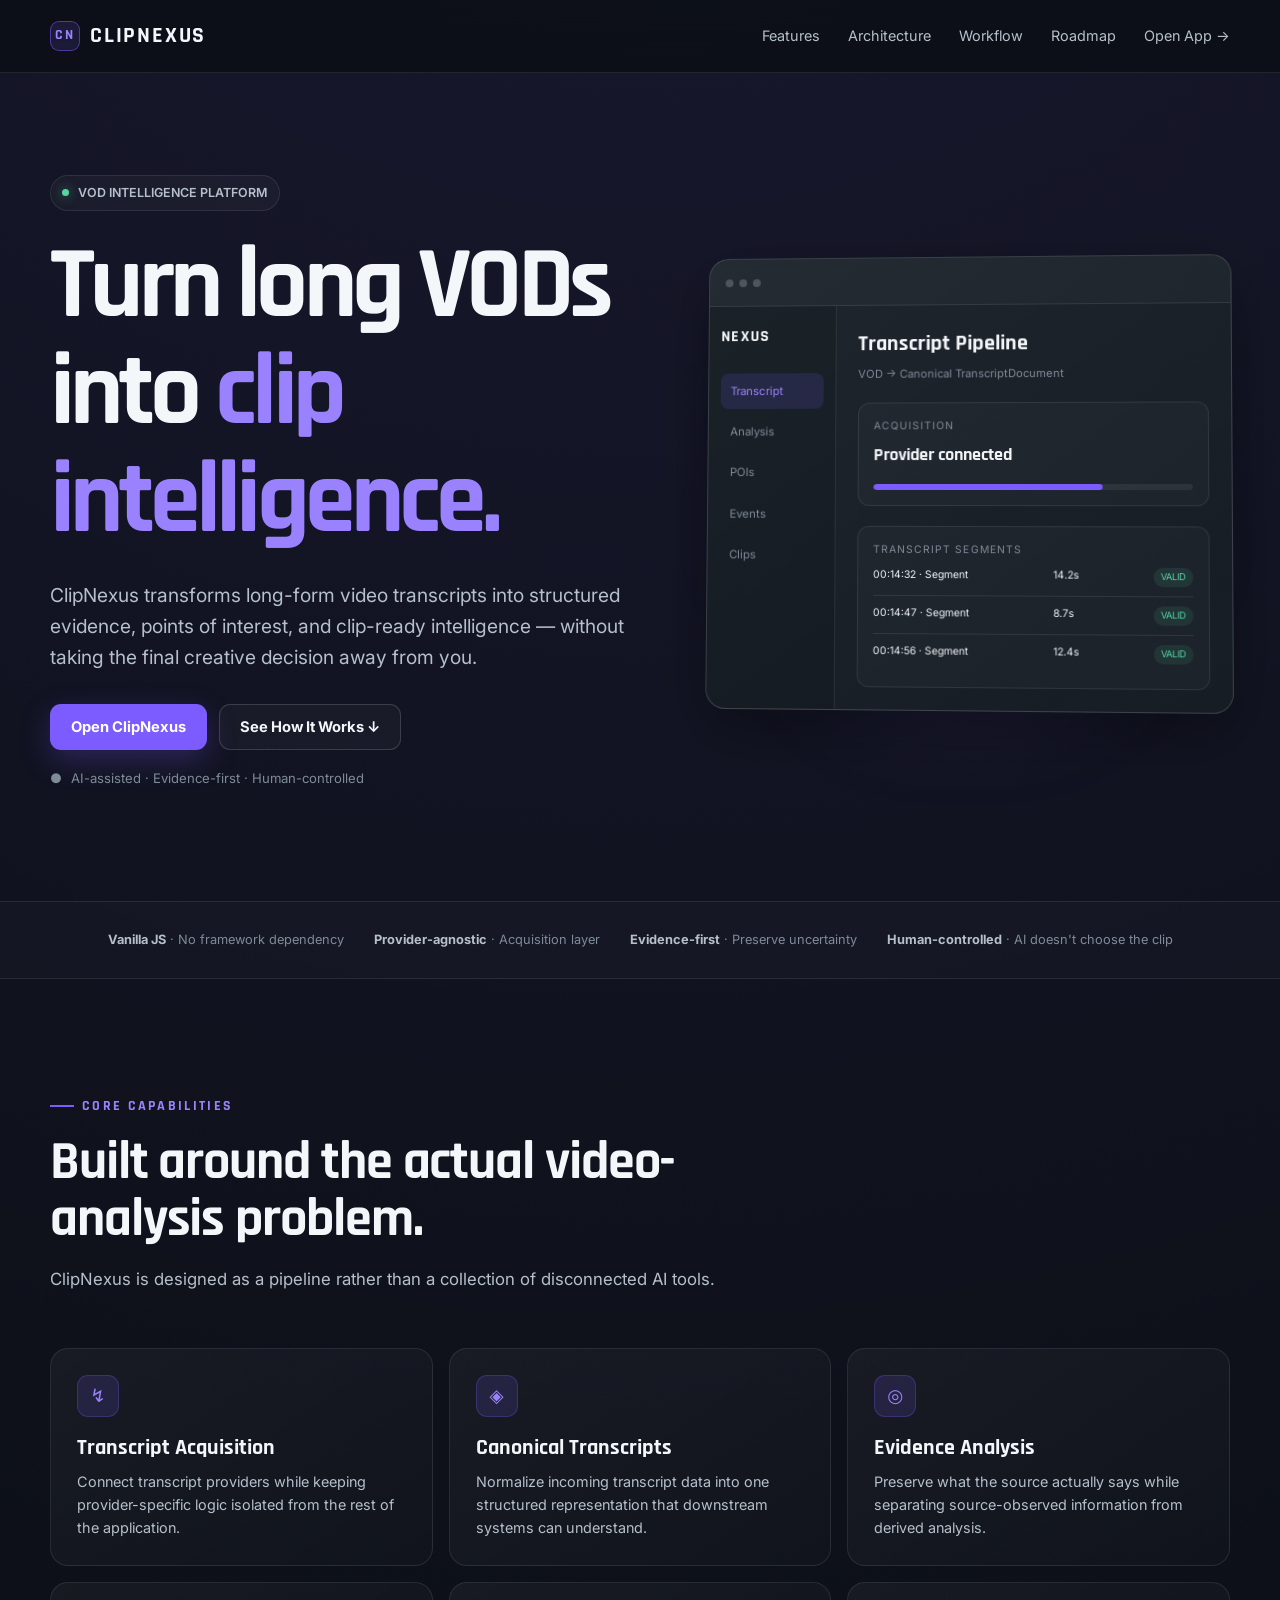
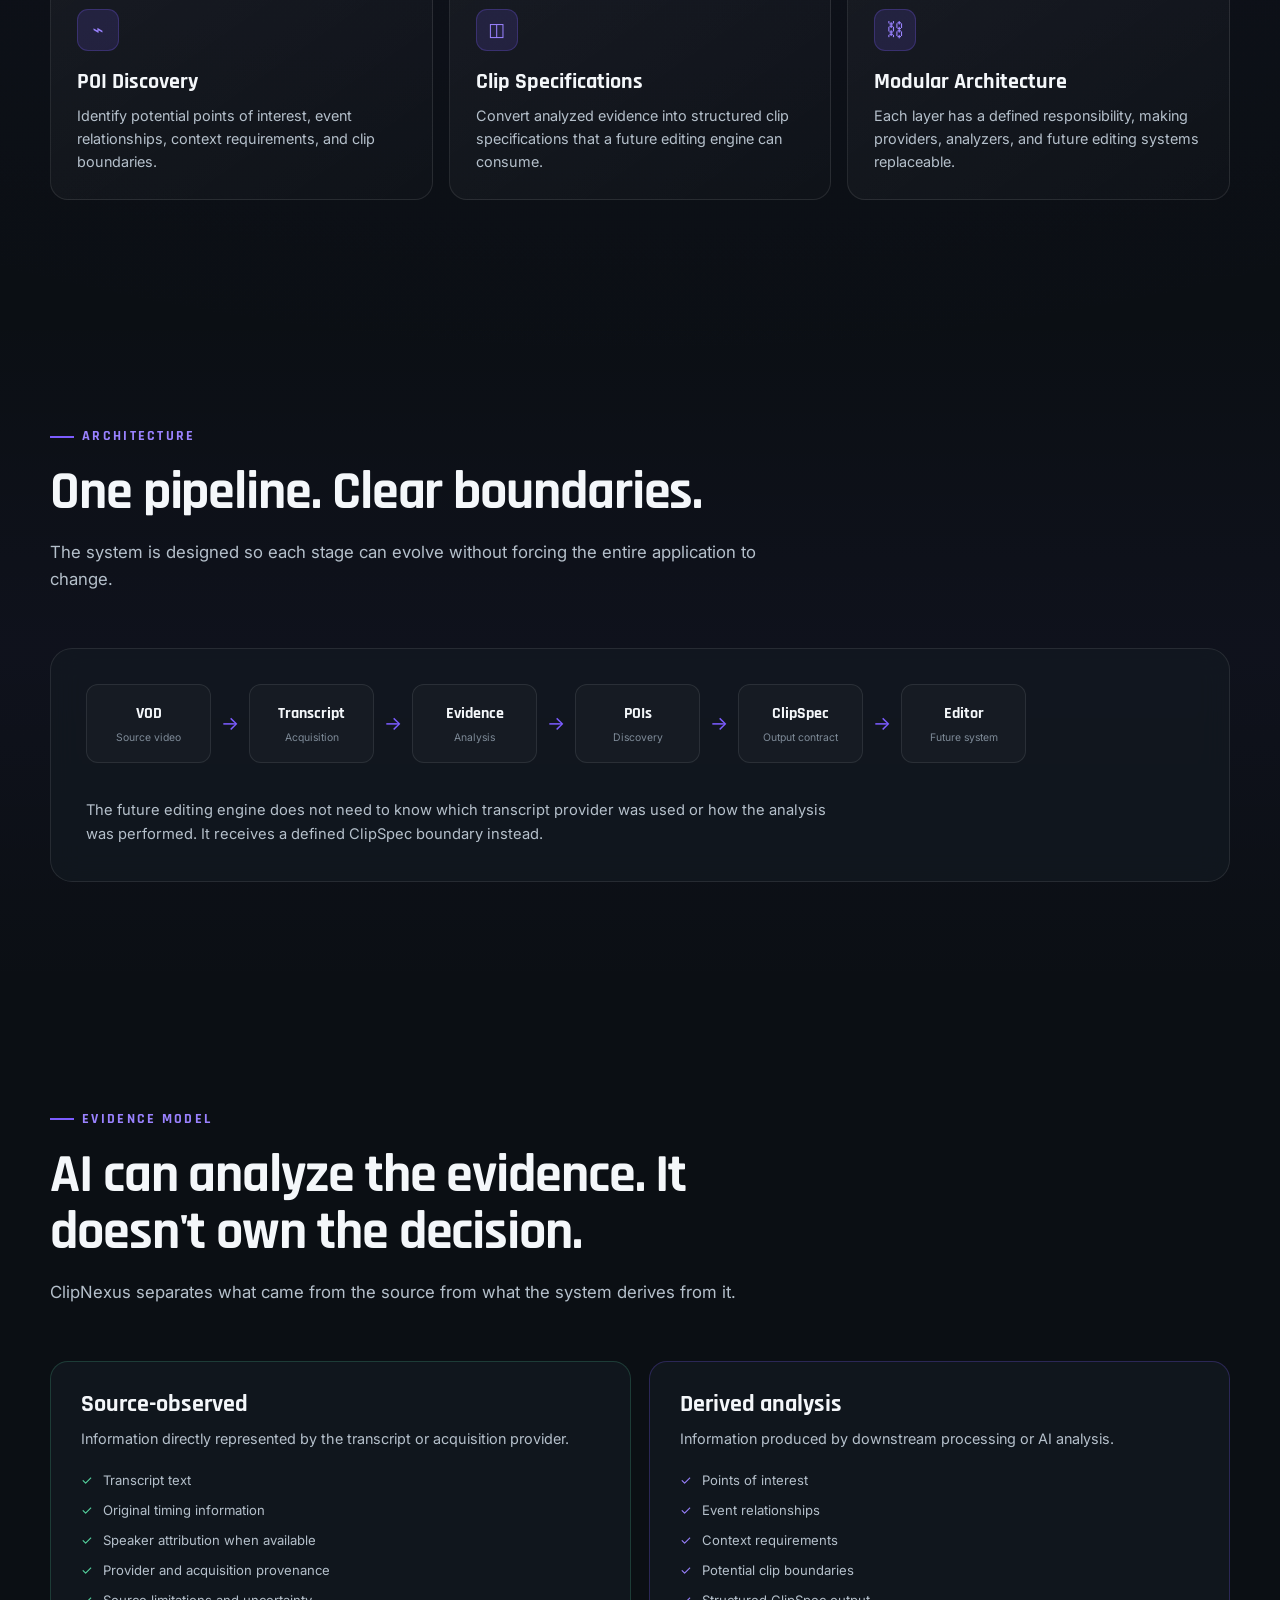
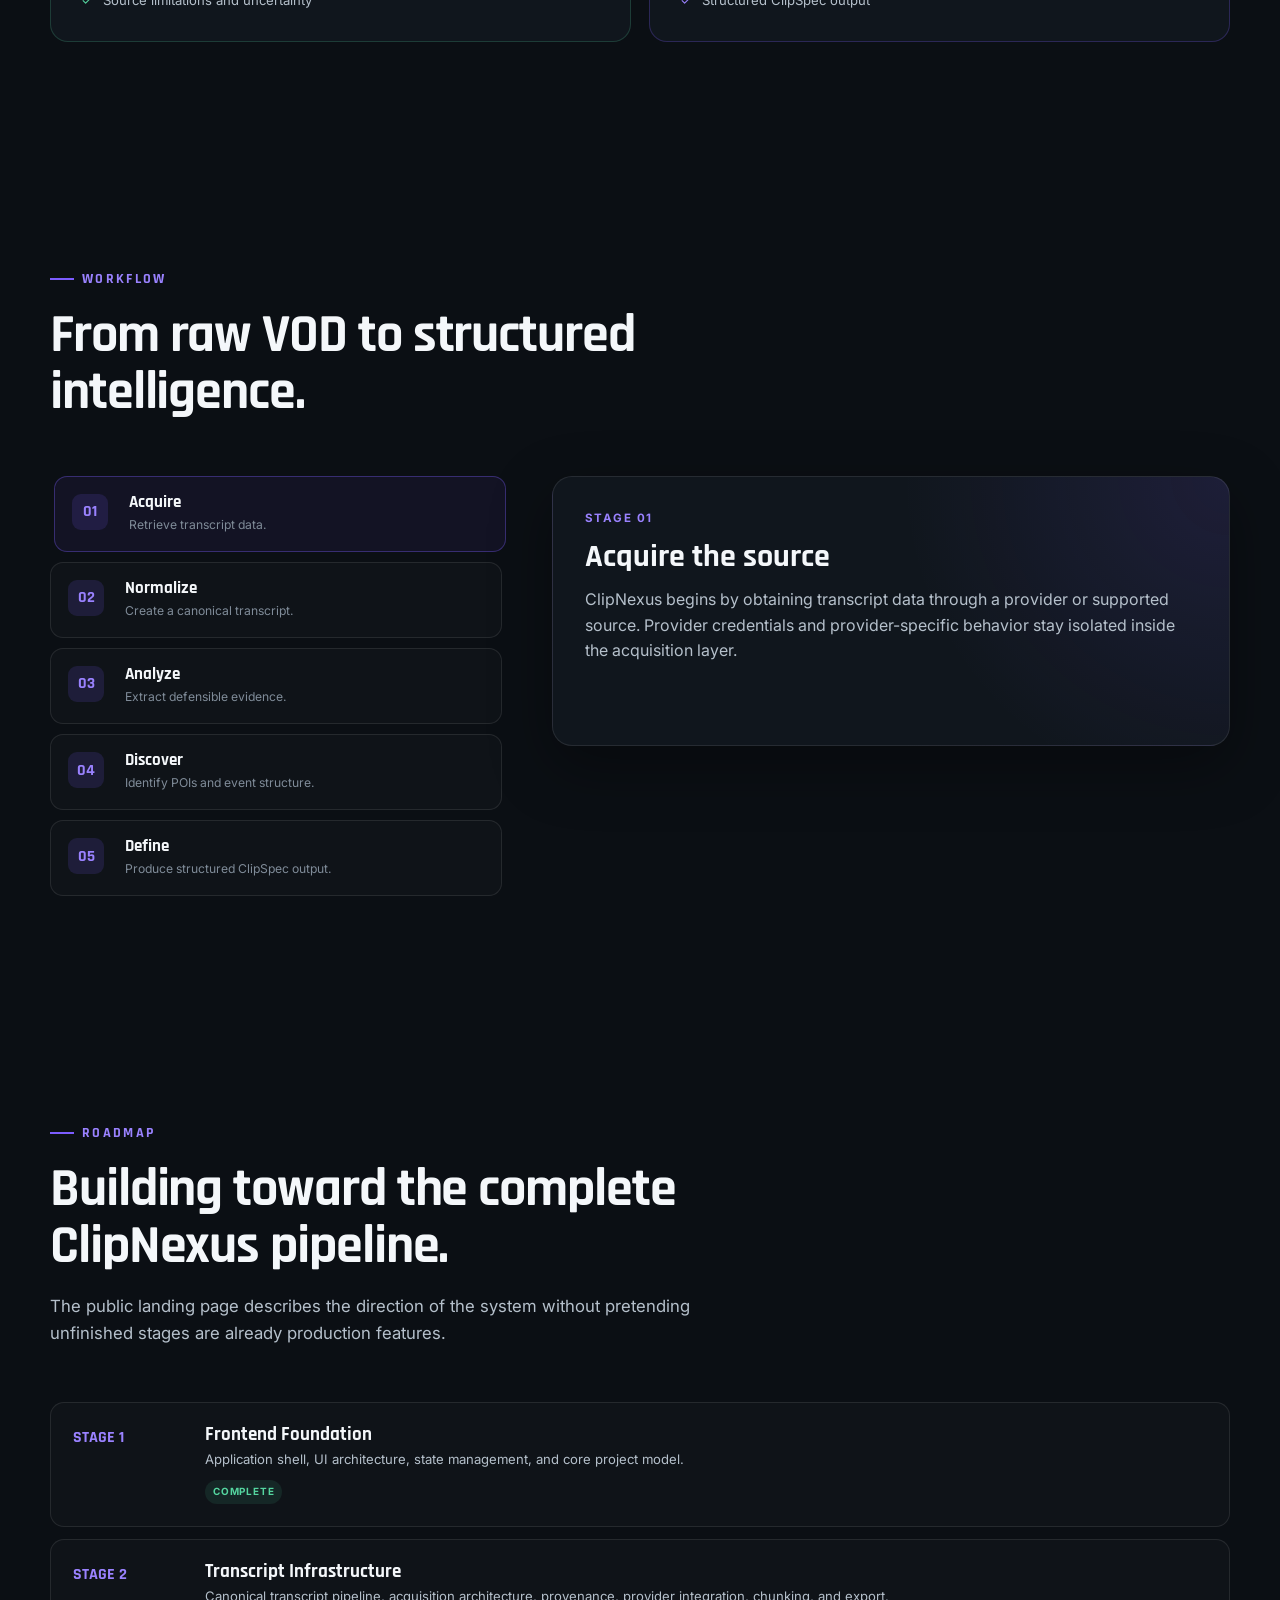
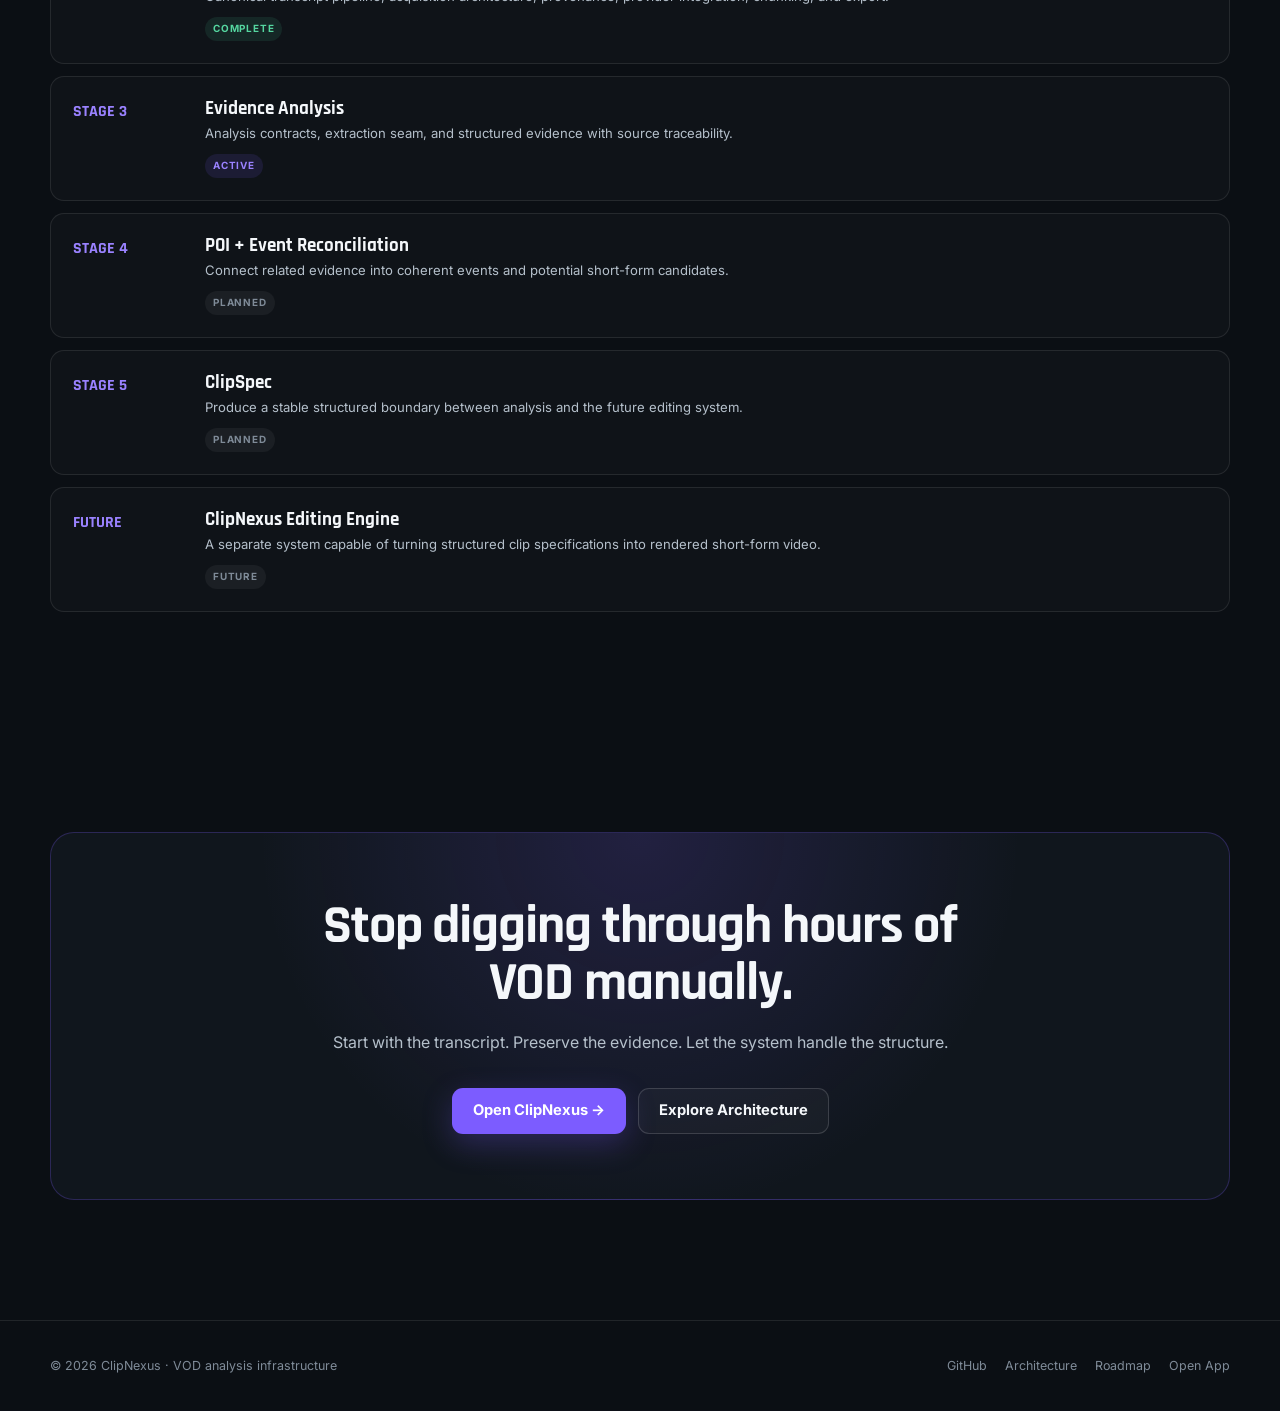
==== commit e1af497e: "docs: update status displays to Stage 3 analysis contracts and extraction seam" ====
--- a/Landing.html
+++ b/Landing.html
@@ -2385,12 +2385,12 @@
 
           <p>
             Canonical transcript pipeline, acquisition
-            architecture, provenance, and provider
-            integration.
+            architecture, provenance, provider
+            integration, chunking, and export.
           </p>
 
-          <span class="status active">
-            Active
+          <span class="status complete">
+            Complete
           </span>
 
         </div>
@@ -2411,12 +2411,12 @@
           </h3>
 
           <p>
-            Structured analysis of transcript evidence
-            and source limitations.
+            Analysis contracts, extraction seam, and
+            structured evidence with source traceability.
           </p>
 
-          <span class="status">
-            Planned
+          <span class="status active">
+            Active
           </span>
 
         </div>
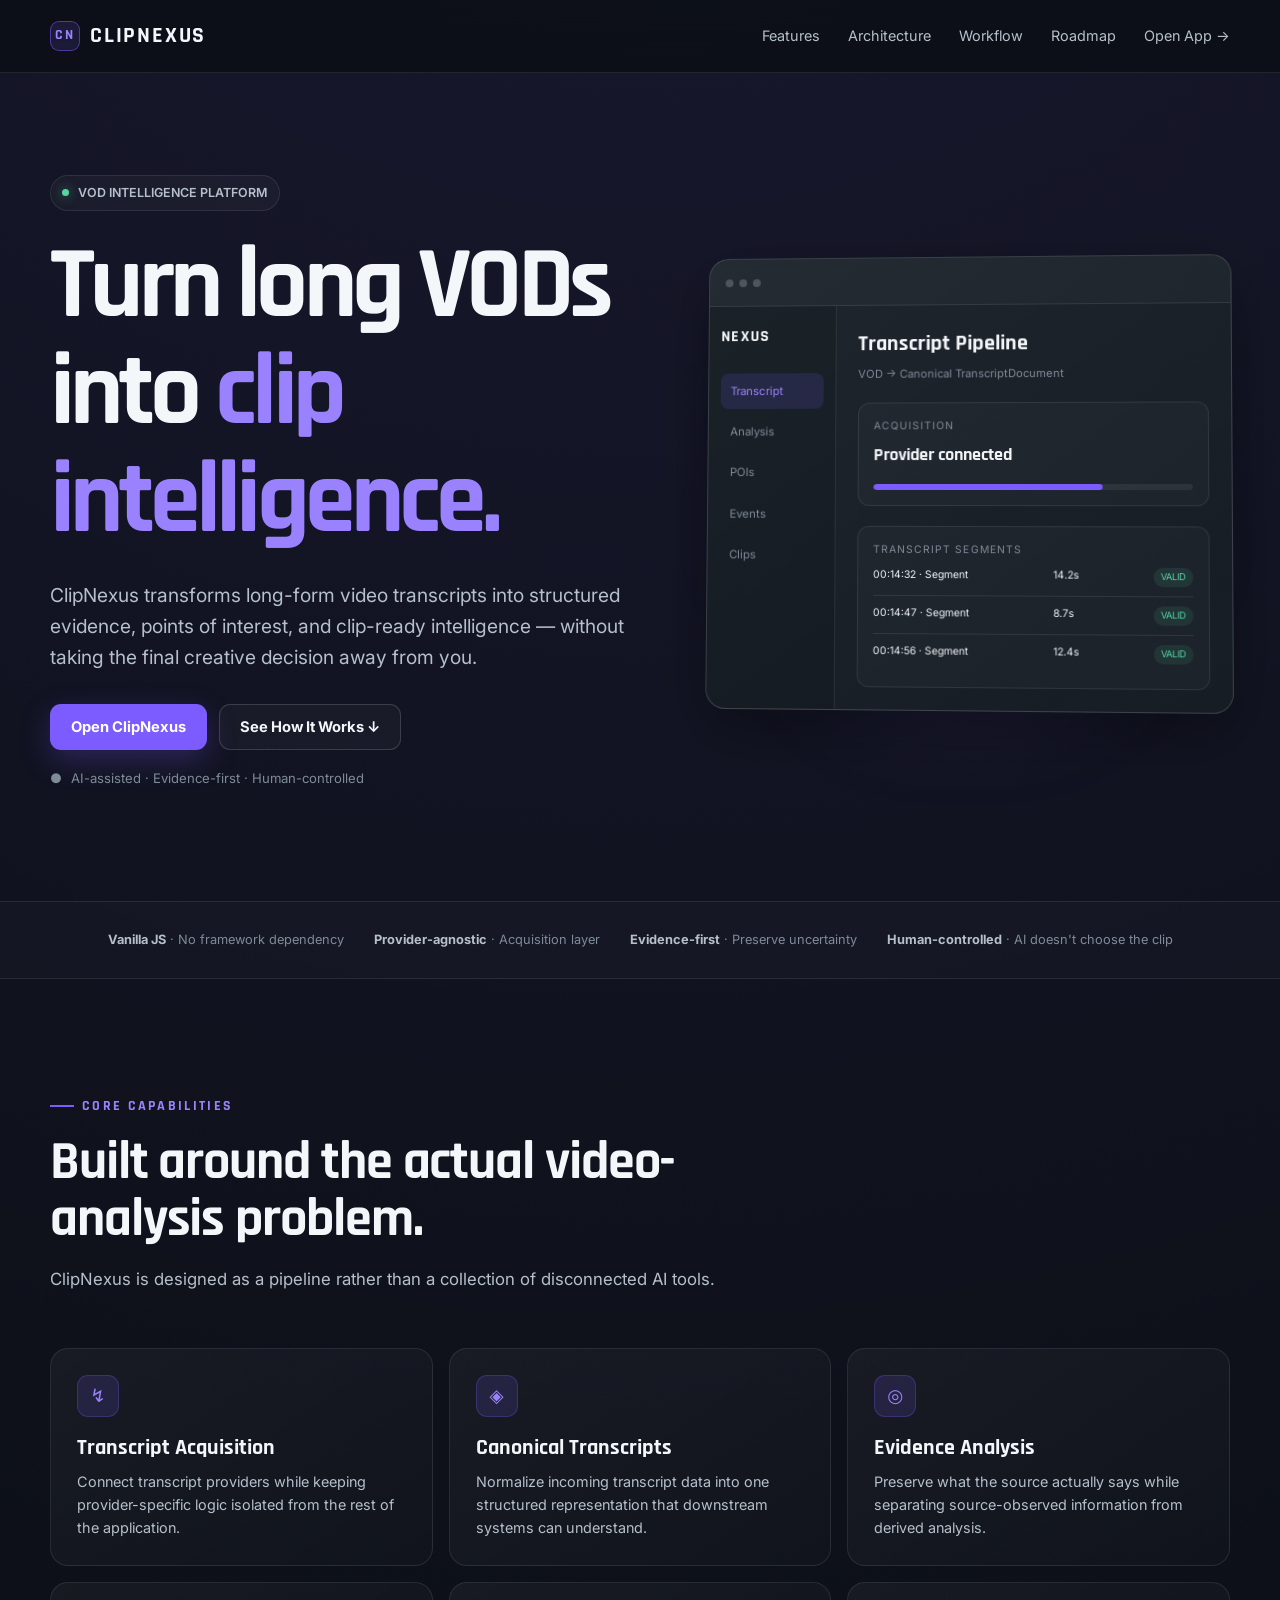
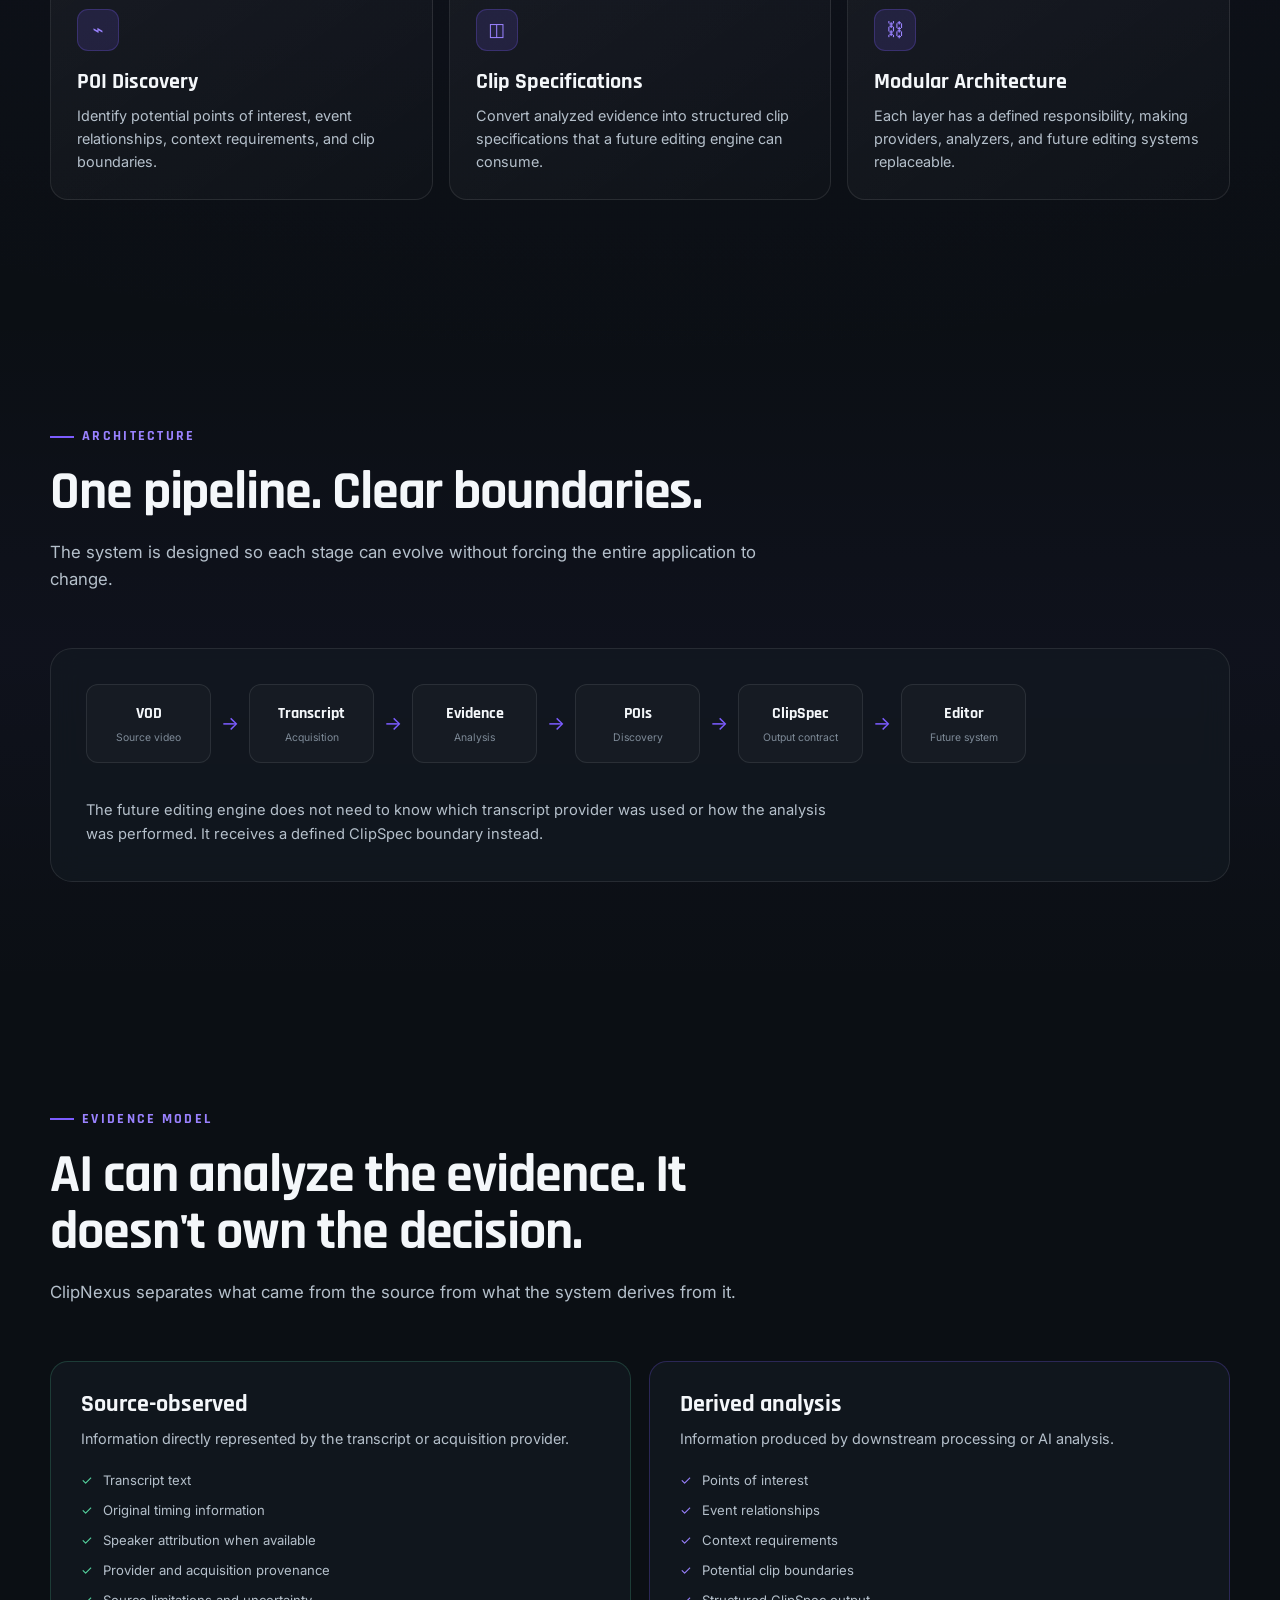
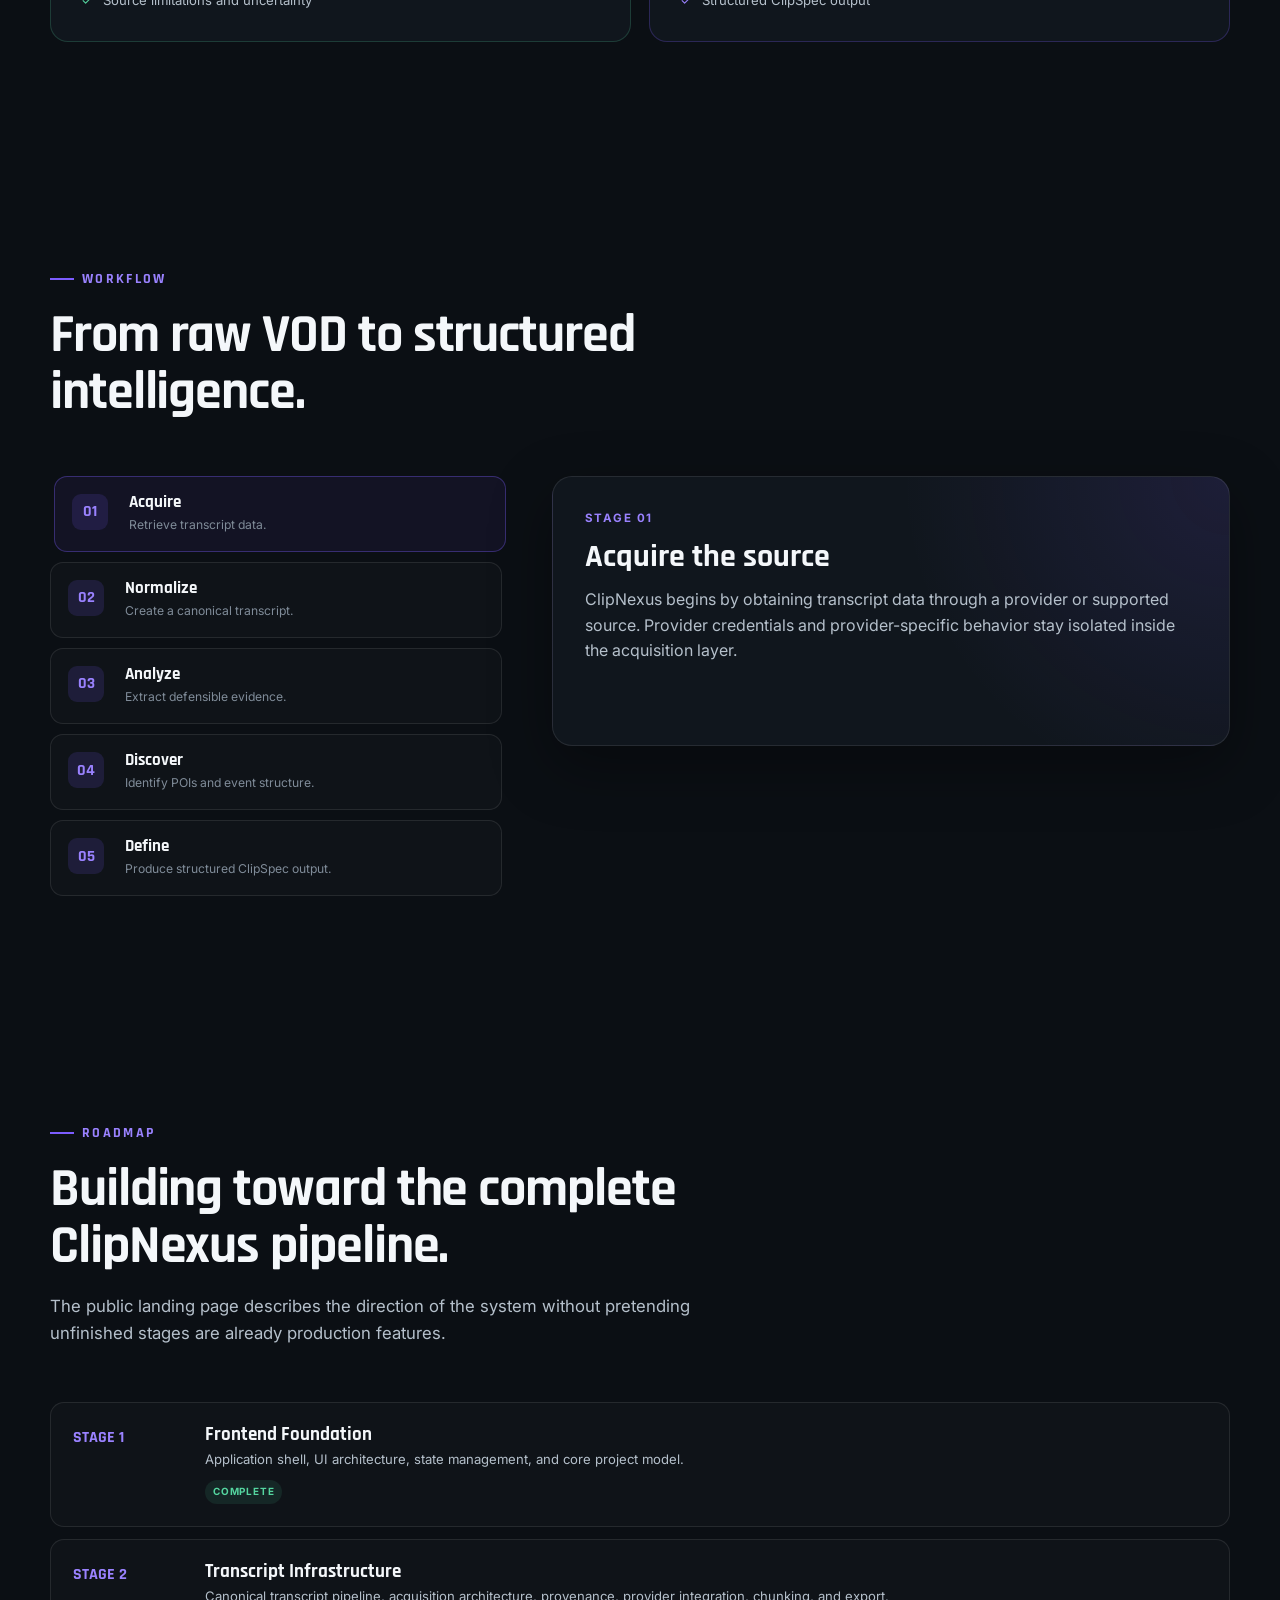
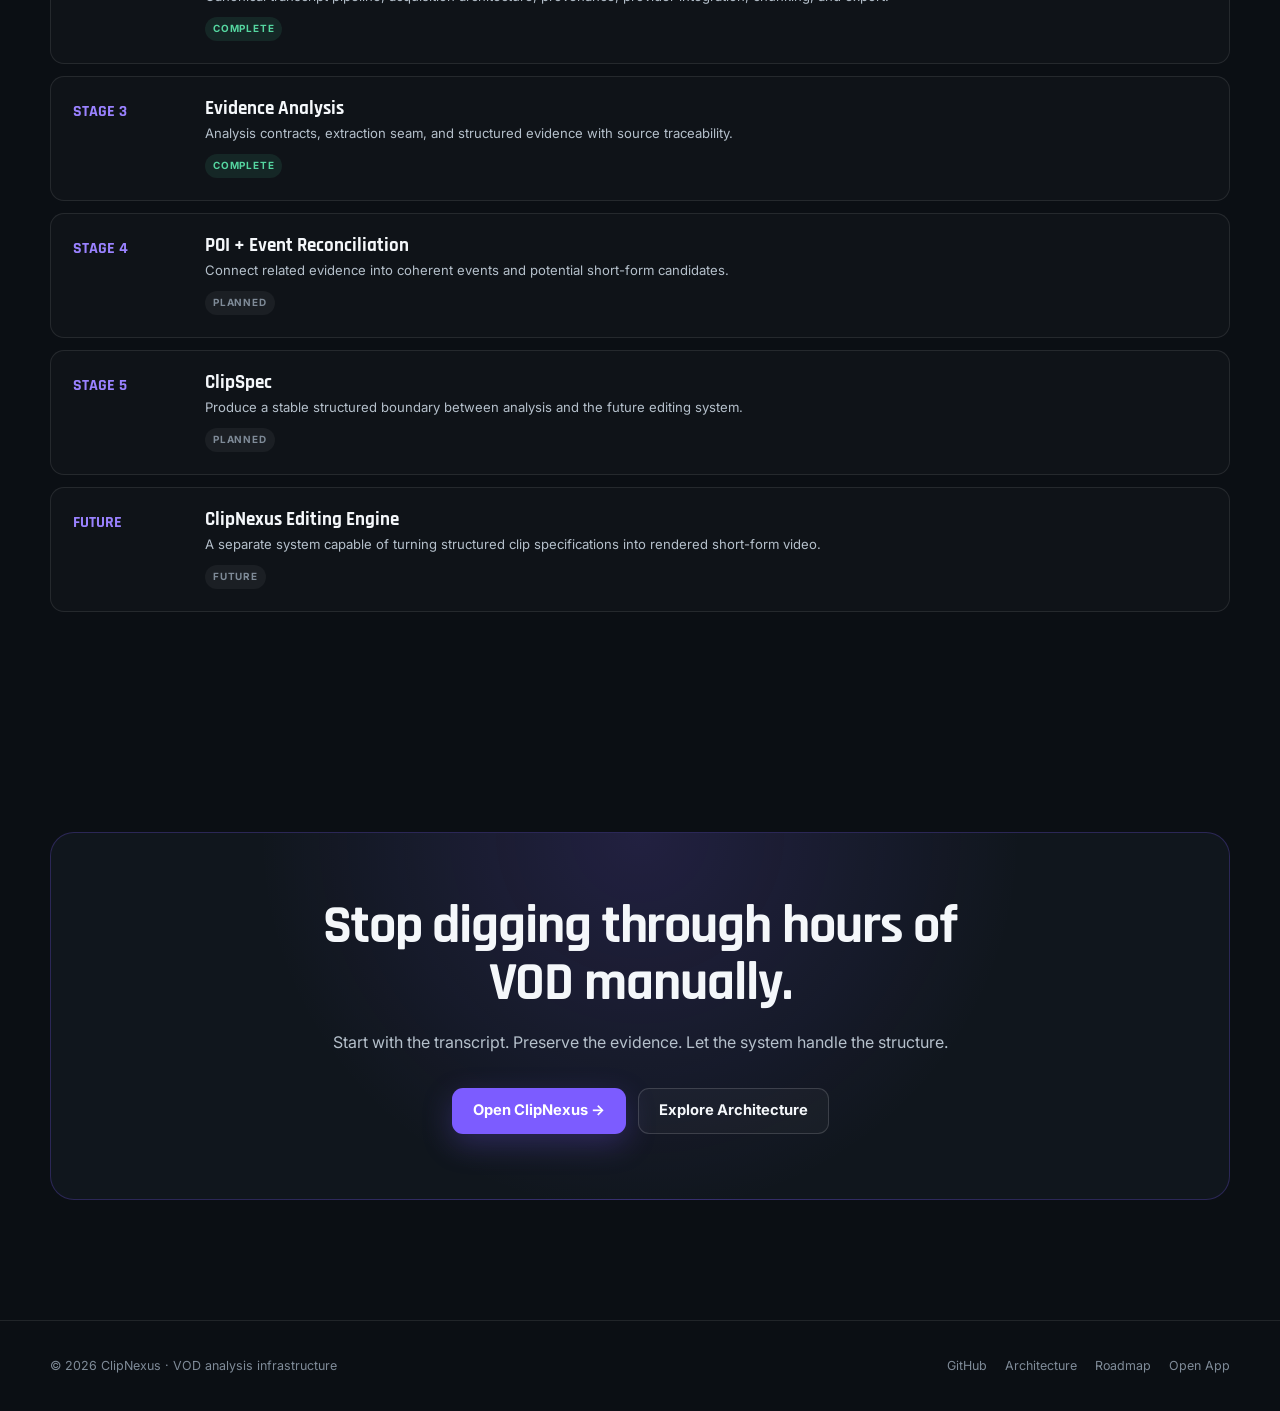
==== commit b89e5426: "feat: integrate chunking, export, and analysis into the application (Stage 4) - Validator now runs m" ====
--- a/Landing.html
+++ b/Landing.html
@@ -2415,8 +2415,8 @@
             structured evidence with source traceability.
           </p>
 
-          <span class="status active">
-            Active
+          <span class="status complete">
+            Complete
           </span>
 
         </div>
